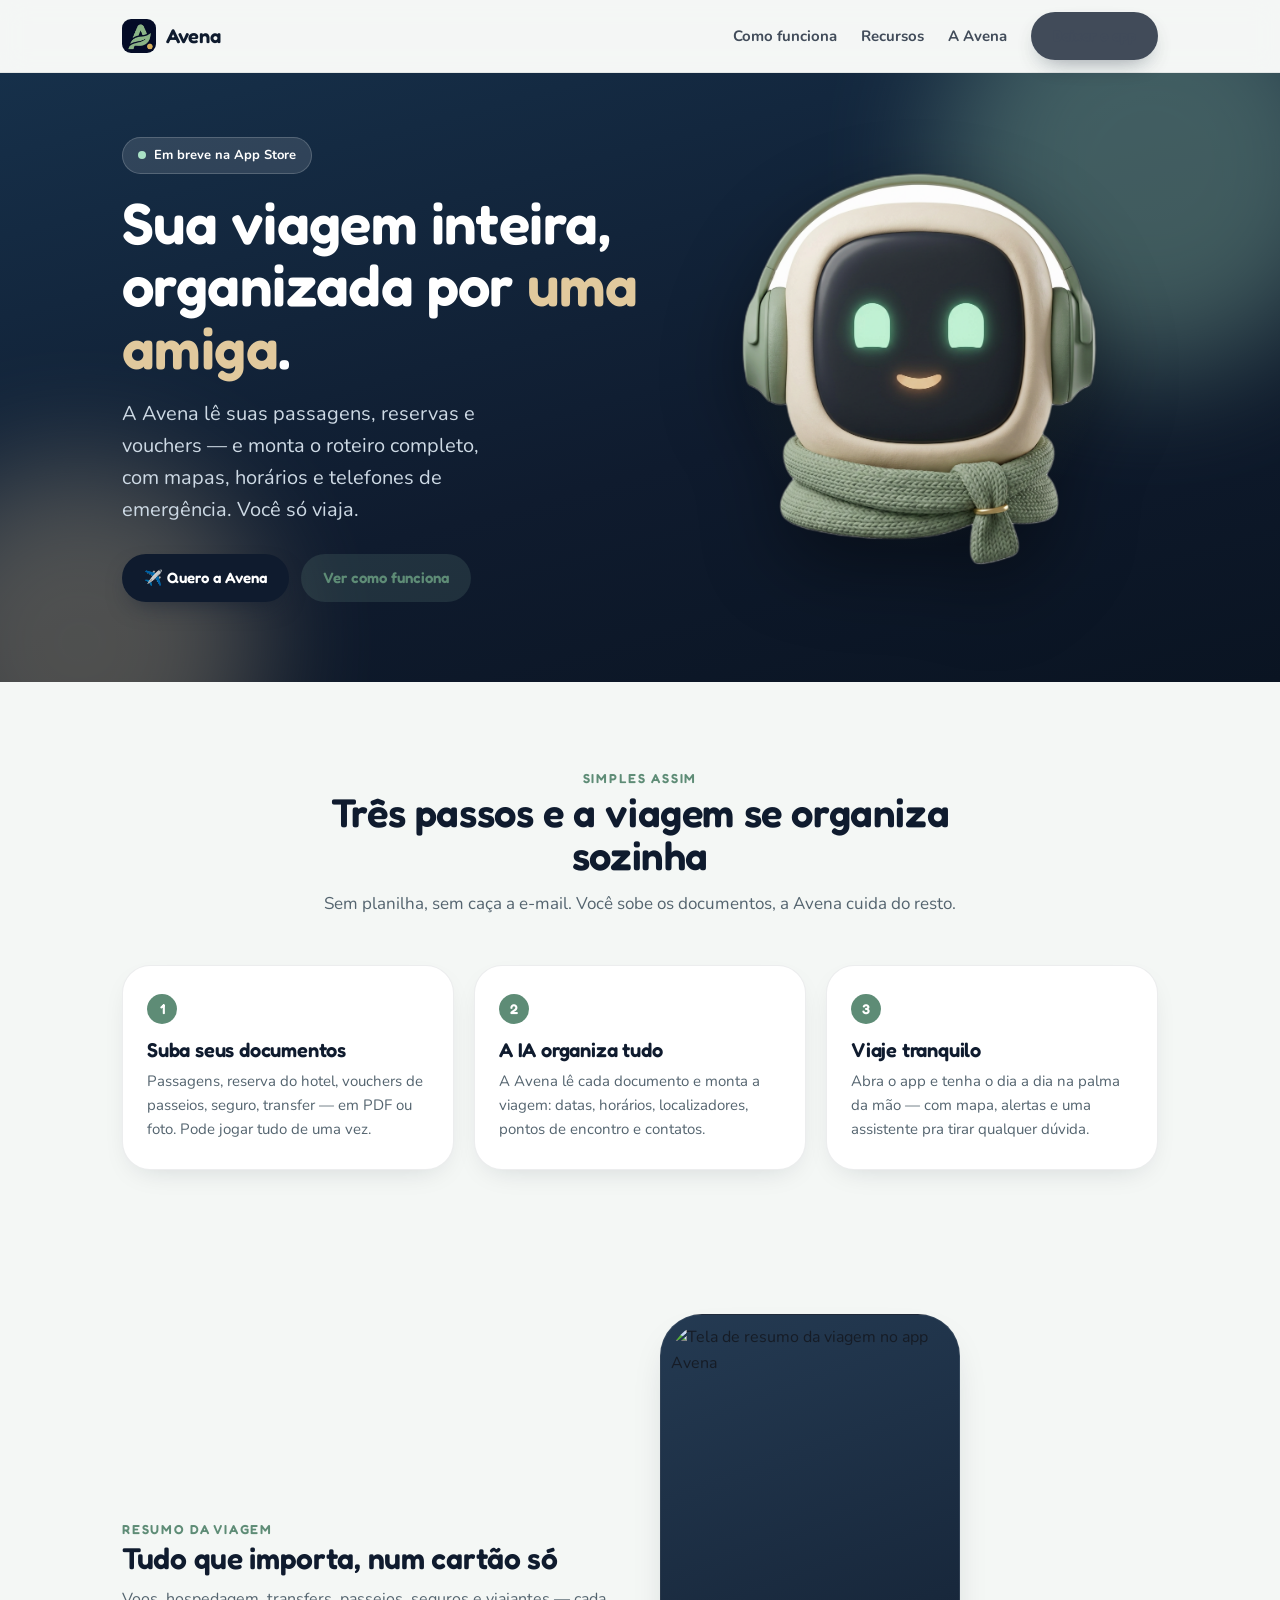
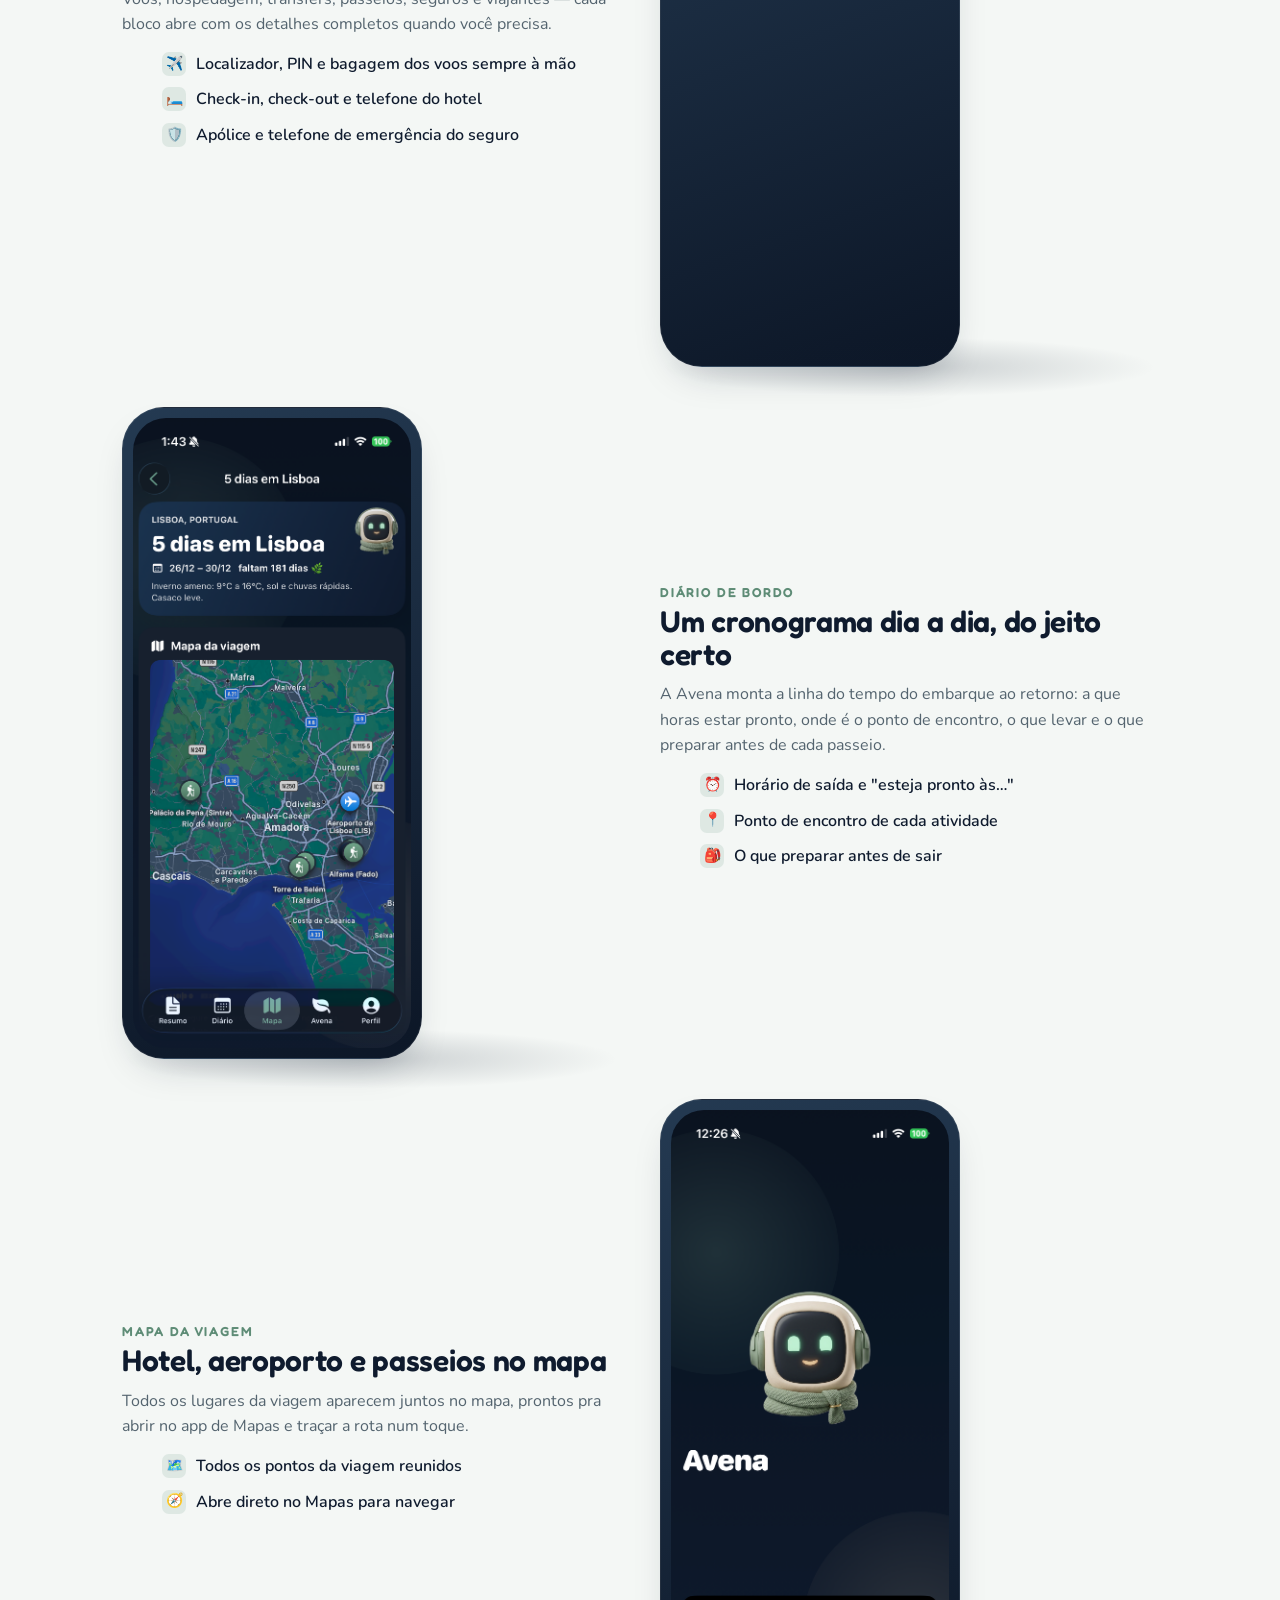
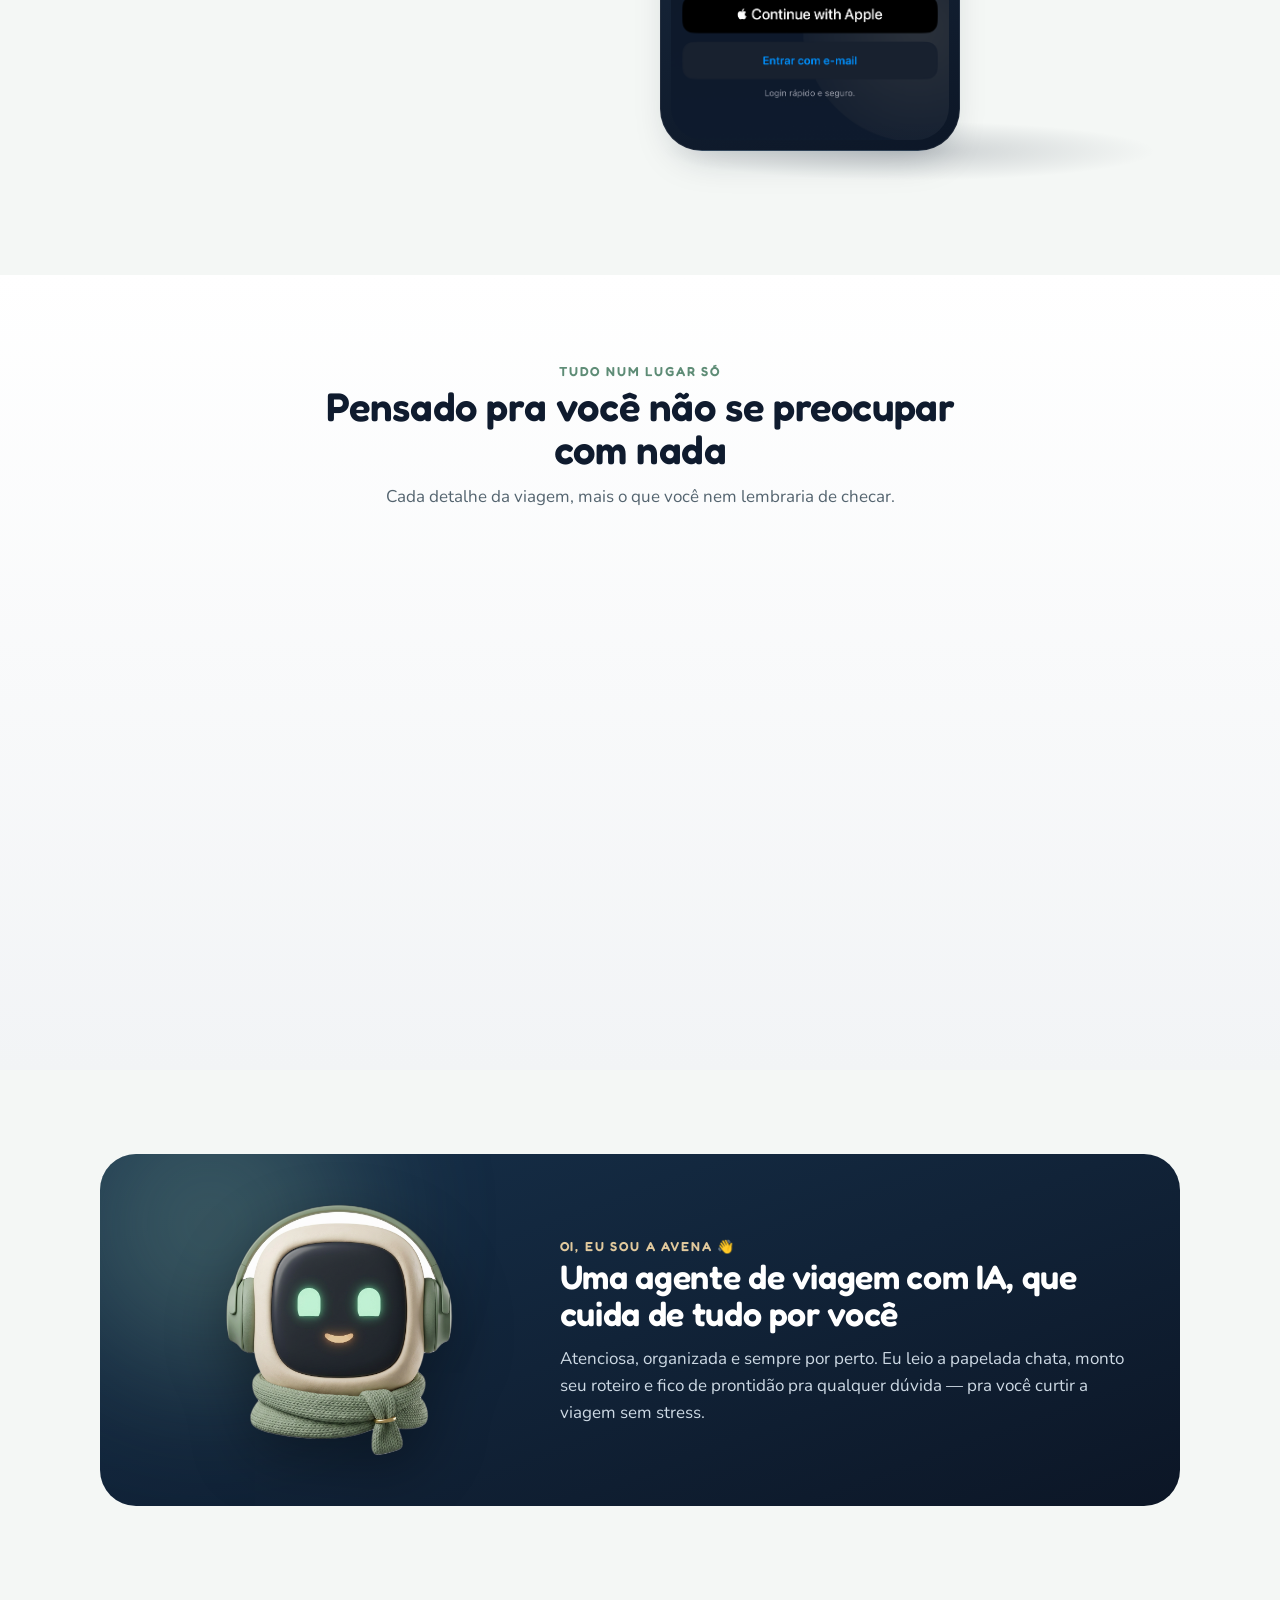
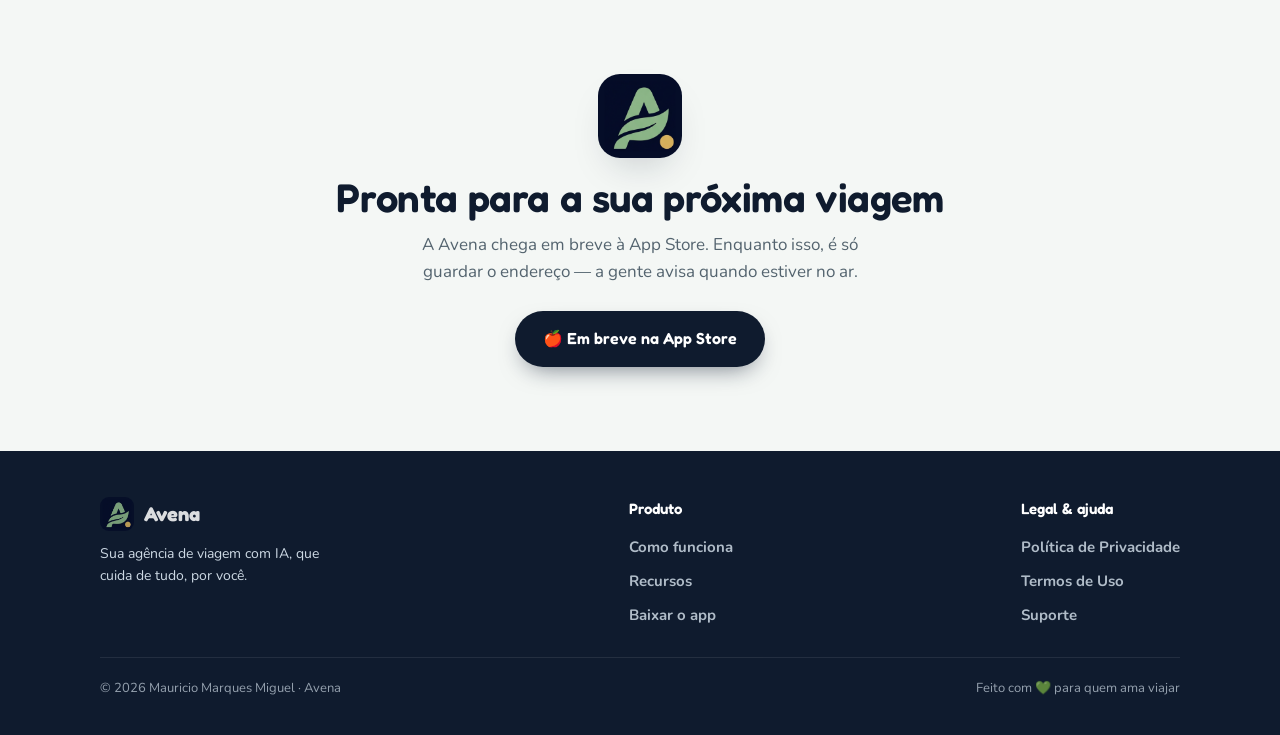
==== index.html @ a49a9b11 "Site institucional Avena (landing, privacidade, termos, suporte)" ====
<!DOCTYPE html>
<html lang="pt-BR">
<head>
<meta charset="utf-8">
<meta name="viewport" content="width=device-width, initial-scale=1">
<title>Avena — sua agência de viagem com IA</title>
<meta name="description" content="A Avena lê seus documentos de viagem e organiza tudo num só lugar: roteiro dia a dia, mapas, telefones de emergência e uma assistente com IA que responde qualquer dúvida.">
<meta property="og:title" content="Avena — sua agência de viagem com IA">
<meta property="og:description" content="Suba seus documentos e tenha a viagem inteira organizada, com uma assistente fofa que cuida de tudo por você.">
<meta property="og:type" content="website">
<link rel="icon" href="assets/appicon.png">
<link rel="preconnect" href="https://fonts.googleapis.com">
<link rel="preconnect" href="https://fonts.gstatic.com" crossorigin>
<link href="https://fonts.googleapis.com/css2?family=Fredoka:wght@400;500;600;700&family=Nunito:wght@400;600;700;800&display=swap" rel="stylesheet">
<link rel="stylesheet" href="assets/site.css">
</head>
<body>

<nav class="nav">
  <div class="nav-in">
    <a class="brand" href="/"><img src="assets/logo.png" alt="Avena"> Avena</a>
    <div class="nav-links">
      <a href="#como">Como funciona</a>
      <a href="#recursos">Recursos</a>
      <a href="#avena">A Avena</a>
      <a href="#baixar" class="btn btn-primary">Baixar o app</a>
    </div>
  </div>
</nav>

<header class="hero">
  <div class="hero-in">
    <div>
      <span class="pill-soon"><span class="dot"></span> Em breve na App Store</span>
      <h1>Sua viagem inteira,<br>organizada por <span class="accent">uma amiga</span>.</h1>
      <p class="lead">A Avena lê suas passagens, reservas e vouchers — e monta o roteiro completo, com mapas, horários e telefones de emergência. Você só viaja.</p>
      <div class="hero-cta">
        <a href="#baixar" class="btn btn-primary">✈️ Quero a Avena</a>
        <a href="#como" class="btn btn-ghost">Ver como funciona</a>
      </div>
    </div>
    <div class="hero-art">
      <div class="hero-ring"></div>
      <img class="hero-robot" src="assets/robot.png" alt="Mascote Avena, um robozinho creme com fones e cachecol verde">
    </div>
  </div>
</header>

<!-- COMO FUNCIONA -->
<section class="sec" id="como">
  <div class="wrap">
    <div class="sec-head reveal">
      <span class="eyebrow">Simples assim</span>
      <h2>Três passos e a viagem se organiza sozinha</h2>
      <p>Sem planilha, sem caça a e-mail. Você sobe os documentos, a Avena cuida do resto.</p>
    </div>
    <div class="steps">
      <div class="step reveal"><div class="n">1</div><h3>Suba seus documentos</h3><p>Passagens, reserva do hotel, vouchers de passeios, seguro, transfer — em PDF ou foto. Pode jogar tudo de uma vez.</p></div>
      <div class="step reveal"><div class="n">2</div><h3>A IA organiza tudo</h3><p>A Avena lê cada documento e monta a viagem: datas, horários, localizadores, pontos de encontro e contatos.</p></div>
      <div class="step reveal"><div class="n">3</div><h3>Viaje tranquilo</h3><p>Abra o app e tenha o dia a dia na palma da mão — com mapa, alertas e uma assistente pra tirar qualquer dúvida.</p></div>
    </div>
  </div>
</section>

<!-- SHOWCASE 1: resumo -->
<section class="sec" id="recursos" style="padding-top:20px">
  <div class="wrap">
    <div class="show reveal">
      <div class="show-text">
        <span class="eyebrow">Resumo da viagem</span>
        <h3>Tudo que importa, num cartão só</h3>
        <p>Voos, hospedagem, transfers, passeios, seguros e viajantes — cada bloco abre com os detalhes completos quando você precisa.</p>
        <ul class="feat-list">
          <li><span class="ic">✈️</span> Localizador, PIN e bagagem dos voos sempre à mão</li>
          <li><span class="ic">🛏️</span> Check-in, check-out e telefone do hotel</li>
          <li><span class="ic">🛡️</span> Apólice e telefone de emergência do seguro</li>
        </ul>
      </div>
      <div class="phone-wrap"><div class="phone"><img src="assets/ui_resumo.png" alt="Tela de resumo da viagem no app Avena"></div></div>
    </div>

    <!-- SHOWCASE 2: cronograma -->
    <div class="show rev reveal">
      <div class="show-text">
        <span class="eyebrow">Diário de bordo</span>
        <h3>Um cronograma dia a dia, do jeito certo</h3>
        <p>A Avena monta a linha do tempo do embarque ao retorno: a que horas estar pronto, onde é o ponto de encontro, o que levar e o que preparar antes de cada passeio.</p>
        <ul class="feat-list">
          <li><span class="ic">⏰</span> Horário de saída e "esteja pronto às…"</li>
          <li><span class="ic">📍</span> Ponto de encontro de cada atividade</li>
          <li><span class="ic">🎒</span> O que preparar antes de sair</li>
        </ul>
      </div>
      <div class="phone-wrap"><div class="phone"><img src="assets/ui_cronograma.png" alt="Cronograma dia a dia no app Avena"></div></div>
    </div>

    <!-- SHOWCASE 3: mapa -->
    <div class="show reveal">
      <div class="show-text">
        <span class="eyebrow">Mapa da viagem</span>
        <h3>Hotel, aeroporto e passeios no mapa</h3>
        <p>Todos os lugares da viagem aparecem juntos no mapa, prontos pra abrir no app de Mapas e traçar a rota num toque.</p>
        <ul class="feat-list">
          <li><span class="ic">🗺️</span> Todos os pontos da viagem reunidos</li>
          <li><span class="ic">🧭</span> Abre direto no Mapas para navegar</li>
        </ul>
      </div>
      <div class="phone-wrap"><div class="phone"><img src="assets/ui_mapa.png" alt="Mapa com os locais da viagem no app Avena"></div></div>
    </div>
  </div>
</section>

<!-- FEATURE GRID -->
<section class="sec" style="background:linear-gradient(180deg,#fff,var(--mist))">
  <div class="wrap">
    <div class="sec-head reveal">
      <span class="eyebrow">Tudo num lugar só</span>
      <h2>Pensado pra você não se preocupar com nada</h2>
      <p>Cada detalhe da viagem, mais o que você nem lembraria de checar.</p>
    </div>
    <div class="grid">
      <div class="card reveal"><div class="ic">💬</div><h3>Assistente Avena</h3><p>Pergunte qualquer coisa — clima, câmbio, o que vestir, distância — com respostas atuais da web.</p></div>
      <div class="card reveal"><div class="ic">⚠️</div><h3>Pontos de atenção</h3><p>Alertas do que é fácil esquecer: documento de menor, dinheiro em espécie, horários apertados.</p></div>
      <div class="card reveal"><div class="ic">🆘</div><h3>Emergência e contatos</h3><p>Telefones de polícia, hospital, seguro, hotel e consulado, prontos pra ligar num toque.</p></div>
      <div class="card reveal"><div class="ic">📄</div><h3>Documentos sempre com você</h3><p>Localizadores, PINs, confirmações e apólices guardados e organizados por categoria.</p></div>
      <div class="card reveal"><div class="ic">🧳</div><h3>Checklist de mala</h3><p>Lista do que levar pensada para o destino, o clima e quem viaja com você.</p></div>
      <div class="card reveal"><div class="ic">📝</div><h3>Suas anotações</h3><p>Anote o que quiser em cima de cada item e mantenha tudo do seu jeito.</p></div>
    </div>
  </div>
</section>

<!-- AVENA PERSONALITY -->
<section class="sec" id="avena">
  <div class="band reveal">
    <img src="assets/robot.png" alt="A mascote Avena acenando">
    <div>
      <span class="eyebrow" style="color:var(--sand)">Oi, eu sou a Avena 👋</span>
      <h2>Uma agente de viagem com IA, que cuida de tudo por você</h2>
      <p>Atenciosa, organizada e sempre por perto. Eu leio a papelada chata, monto seu roteiro e fico de prontidão pra qualquer dúvida — pra você curtir a viagem sem stress.</p>
    </div>
  </div>
</section>

<!-- CTA -->
<section class="cta" id="baixar">
  <div class="reveal">
    <img src="assets/appicon.png" alt="Ícone do app Avena" style="width:84px;height:84px;border-radius:22px;margin:0 auto 18px;box-shadow:var(--shadow)">
    <h2>Pronta para a sua próxima viagem</h2>
    <p>A Avena chega em breve à App Store. Enquanto isso, é só guardar o endereço — a gente avisa quando estiver no ar.</p>
    <a href="#" class="btn btn-primary" style="padding:15px 28px;font-size:16px">🍎 Em breve na App Store</a>
  </div>
</section>

<!-- FOOTER -->
<footer class="footer">
  <div class="footer-in">
    <div>
      <a class="brand" href="/"><img src="assets/logo.png" alt="Avena" style="width:34px;height:34px;border-radius:9px"> Avena</a>
      <p style="margin-top:12px;max-width:30ch;font-size:14px">Sua agência de viagem com IA, que cuida de tudo, por você.</p>
    </div>
    <div class="fcol"><b>Produto</b><a href="#como">Como funciona</a><a href="#recursos">Recursos</a><a href="#baixar">Baixar o app</a></div>
    <div class="fcol"><b>Legal & ajuda</b><a href="/privacidade.html">Política de Privacidade</a><a href="/termos.html">Termos de Uso</a><a href="/suporte.html">Suporte</a></div>
  </div>
  <div class="footer-bottom">
    <span>© 2026 Mauricio Marques Miguel · Avena</span>
    <span>Feito com 💚 para quem ama viajar</span>
  </div>
</footer>

<script>
  const io = new IntersectionObserver((es)=>es.forEach(e=>{ if(e.isIntersecting){ e.target.classList.add('in'); io.unobserve(e.target);} }), {threshold:.12});
  document.querySelectorAll('.reveal').forEach(el=>io.observe(el));
</script>
</body>
</html>
---- assets/site.css ----
/* ===== Avena · site.css — identidade visual canônica ===== */
:root{
  --navy:#0F1B2E; --navy-soft:#1B3350; --sage:#7BA593; --sage-dark:#5E8C76;
  --sand:#E1C99D; --cream:#F0E7D6; --mint:#A9E2C6; --paper:#F4F7F5; --mist:#F2F4F6;
  --ink:#161C26; --line:rgba(15,27,46,.08);
  --shadow:0 18px 40px -18px rgba(15,27,46,.28);
  --shadow-soft:0 10px 30px -14px rgba(15,27,46,.18);
  --r-sm:14px; --r-md:20px; --r-lg:28px; --r-xl:36px;
  --wrap:1080px;
}
*{box-sizing:border-box}
html{scroll-behavior:smooth}
body{
  margin:0; font-family:"Nunito",-apple-system,BlinkMacSystemFont,"Segoe UI",sans-serif;
  color:var(--ink); background:var(--paper); line-height:1.6; -webkit-font-smoothing:antialiased;
  overflow-x:hidden;
}
h1,h2,h3,.display{font-family:"Fredoka","Nunito",sans-serif; font-weight:600; line-height:1.08; letter-spacing:-.01em; color:var(--navy); margin:0}
p{margin:0}
a{color:inherit; text-decoration:none}
img{max-width:100%; display:block}
.wrap{max-width:var(--wrap); margin:0 auto; padding:0 22px}
.eyebrow{font-family:"Fredoka",sans-serif; font-weight:600; font-size:13px; letter-spacing:.14em; text-transform:uppercase; color:var(--sage-dark)}

/* ---- nav ---- */
.nav{position:sticky; top:0; z-index:50; backdrop-filter:saturate(160%) blur(14px);
  background:rgba(244,247,245,.78); border-bottom:1px solid var(--line)}
.nav-in{max-width:var(--wrap); margin:0 auto; padding:12px 22px; display:flex; align-items:center; gap:18px}
.brand{display:flex; align-items:center; gap:10px; font-family:"Fredoka",sans-serif; font-weight:600; font-size:20px; color:var(--navy)}
.brand img{width:34px; height:34px; border-radius:9px}
.nav-links{display:flex; gap:24px; margin-left:auto; align-items:center}
.nav-links a{font-weight:700; font-size:15px; color:var(--navy); opacity:.78}
.nav-links a:hover{opacity:1}
.btn{display:inline-flex; align-items:center; gap:8px; font-family:"Fredoka",sans-serif; font-weight:600;
  border-radius:999px; padding:12px 22px; font-size:15px; cursor:pointer; border:none; transition:transform .2s, box-shadow .2s}
.btn-primary{background:var(--navy); color:#fff; box-shadow:0 10px 24px -10px rgba(15,27,46,.6)}
.btn-primary:hover{transform:translateY(-2px); box-shadow:0 16px 30px -12px rgba(15,27,46,.7)}
.btn-ghost{background:rgba(123,165,147,.16); color:var(--sage-dark)}
.btn-ghost:hover{transform:translateY(-2px)}
@media(max-width:720px){ .nav-links a:not(.btn){display:none} }

/* ---- hero ---- */
.hero{position:relative; background:linear-gradient(165deg,#16304a 0%, var(--navy) 60%, #0a1422 100%); color:#fff; overflow:hidden}
.hero::before,.hero::after{content:""; position:absolute; border-radius:50%; filter:blur(60px); opacity:.45; z-index:0}
.hero::before{width:420px;height:420px; background:var(--sage); top:-120px; right:-80px}
.hero::after{width:360px;height:360px; background:var(--sand); bottom:-140px; left:-100px; opacity:.3}
.hero-in{position:relative; z-index:1; max-width:var(--wrap); margin:0 auto; padding:64px 22px 80px;
  display:grid; grid-template-columns:1.05fr .95fr; gap:30px; align-items:center}
.hero h1{color:#fff; font-size:clamp(34px,5vw,58px)}
.hero h1 .accent{color:var(--sand)}
.hero .lead{color:#cdd9e4; font-size:clamp(16px,2vw,20px); margin-top:18px; max-width:30ch}
.hero-cta{display:flex; gap:12px; margin-top:28px; flex-wrap:wrap}
.pill-soon{display:inline-flex; align-items:center; gap:8px; background:rgba(255,255,255,.12);
  border:1px solid rgba(255,255,255,.18); color:#fff; padding:7px 15px; border-radius:999px; font-weight:700; font-size:13px; margin-bottom:18px}
.dot{width:8px;height:8px;border-radius:50%;background:var(--mint);box-shadow:0 0 0 0 var(--mint); animation:pulse 2s infinite}
@keyframes pulse{0%{box-shadow:0 0 0 0 rgba(169,226,198,.6)}70%{box-shadow:0 0 0 10px rgba(169,226,198,0)}100%{box-shadow:0 0 0 0 rgba(169,226,198,0)}}
.hero-art{position:relative; display:flex; justify-content:center; align-items:center}
.hero-robot{width:min(78%,360px); filter:drop-shadow(0 30px 40px rgba(0,0,0,.4)); animation:float 5s ease-in-out infinite}
@keyframes float{0%,100%{transform:translateY(0) rotate(-1deg)}50%{transform:translateY(-16px) rotate(1deg)}}
.hero-ring{position:absolute; width:min(86%,420px); aspect-ratio:1; border-radius:50%;
  background:radial-gradient(circle, rgba(123,165,147,.30), transparent 62%); z-index:-1}
@media(max-width:820px){ .hero-in{grid-template-columns:1fr; text-align:center; padding:44px 22px 56px}
  .hero .lead{margin-left:auto;margin-right:auto} .hero-cta{justify-content:center} .hero-art{order:-1} .hero-robot{width:230px} }

/* ---- sections ---- */
section{position:relative}
.sec{padding:84px 0}
.sec-head{text-align:center; max-width:640px; margin:0 auto 48px}
.sec-head h2{font-size:clamp(26px,3.4vw,40px)}
.sec-head p{color:#54646f; font-size:17px; margin-top:12px}

/* steps */
.steps{display:grid; grid-template-columns:repeat(3,1fr); gap:20px}
.step{background:#fff; border:1px solid var(--line); border-radius:var(--r-lg); padding:28px 24px; box-shadow:var(--shadow-soft); position:relative}
.step .n{font-family:"Fredoka",sans-serif; font-weight:600; font-size:14px; color:#fff; background:var(--sage-dark);
  width:30px;height:30px; border-radius:50%; display:flex; align-items:center; justify-content:center; margin-bottom:16px}
.step h3{font-size:20px; margin-bottom:8px}
.step p{color:#54646f; font-size:15px}
@media(max-width:820px){ .steps{grid-template-columns:1fr} }

/* showcase (phone + text) */
.show{display:grid; grid-template-columns:1fr 1fr; gap:40px; align-items:center; margin:40px 0}
.show.rev .show-text{order:2}
.show-text h3{font-size:clamp(22px,2.6vw,30px); margin-bottom:12px}
.show-text p{color:#54646f; font-size:16px; margin-bottom:14px}
.feat-list{display:flex; flex-direction:column; gap:10px; margin-top:14px}
.feat-list li{list-style:none; display:flex; gap:10px; align-items:flex-start; font-weight:600; color:var(--navy)}
.feat-list .ic{flex:0 0 auto; width:24px;height:24px;border-radius:7px;background:rgba(123,165,147,.18);
  display:flex;align-items:center;justify-content:center;font-size:14px}
.phone{justify-self:center; width:min(82%,300px); aspect-ratio:1206/2622; border-radius:42px; padding:10px;
  background:linear-gradient(160deg,#243a52,#0c1626); box-shadow:var(--shadow); border:1px solid rgba(255,255,255,.08)}
.phone img{width:100%; height:100%; object-fit:cover; border-radius:33px}
.phone-wrap{position:relative}
.phone-wrap::after{content:""; position:absolute; inset:auto 0 -30px 0; height:60px;
  background:radial-gradient(ellipse at center, rgba(15,27,46,.18), transparent 70%)}
@media(max-width:820px){ .show{grid-template-columns:1fr; gap:24px} .show.rev .show-text{order:0} }

/* feature grid */
.grid{display:grid; grid-template-columns:repeat(3,1fr); gap:18px}
.card{background:#fff; border:1px solid var(--line); border-radius:var(--r-md); padding:24px; box-shadow:var(--shadow-soft); transition:transform .25s, box-shadow .25s}
.card:hover{transform:translateY(-6px); box-shadow:var(--shadow)}
.card .ic{width:46px;height:46px;border-radius:13px; display:flex;align-items:center;justify-content:center; font-size:22px; margin-bottom:14px;
  background:linear-gradient(160deg, rgba(123,165,147,.22), rgba(225,201,157,.22))}
.card h3{font-size:18px; margin-bottom:6px}
.card p{color:#54646f; font-size:14.5px}
@media(max-width:820px){ .grid{grid-template-columns:1fr} }

/* avena personality band */
.band{background:linear-gradient(160deg,#16304a,#0c1626); color:#fff; border-radius:var(--r-xl); padding:48px; margin:0 22px;
  display:grid; grid-template-columns:.8fr 1.2fr; gap:30px; align-items:center; max-width:var(--wrap); margin-left:auto; margin-right:auto; position:relative; overflow:hidden}
.band::before{content:"";position:absolute; width:300px;height:300px;border-radius:50%;background:var(--sage);filter:blur(70px);opacity:.35; top:-80px; left:-40px}
.band img{width:min(70%,230px); margin:0 auto; animation:float 6s ease-in-out infinite; position:relative; z-index:1; filter:drop-shadow(0 20px 30px rgba(0,0,0,.35))}
.band h2{color:#fff; font-size:clamp(24px,3vw,34px); position:relative; z-index:1}
.band p{color:#cdd9e4; margin-top:12px; font-size:17px; position:relative; z-index:1}
@media(max-width:820px){ .band{grid-template-columns:1fr; text-align:center; padding:36px 24px} }

/* cta */
.cta{text-align:center; padding:84px 22px}
.cta h2{font-size:clamp(26px,3.4vw,40px)}
.cta p{color:#54646f; font-size:17px; margin:12px auto 26px; max-width:46ch}

/* footer */
.footer{background:var(--navy); color:#cdd9e4; padding:46px 22px 36px}
.footer-in{max-width:var(--wrap); margin:0 auto; display:flex; flex-wrap:wrap; gap:24px; justify-content:space-between; align-items:flex-start}
.footer .brand{color:#fff}
.footer a{color:#cdd9e4; font-weight:700; opacity:.85}
.footer a:hover{opacity:1; color:#fff}
.fcol{display:flex; flex-direction:column; gap:10px; font-size:15px}
.fcol b{color:#fff; font-family:"Fredoka",sans-serif; font-weight:600; margin-bottom:4px}
.footer-bottom{max-width:var(--wrap); margin:30px auto 0; padding-top:20px; border-top:1px solid rgba(255,255,255,.12); font-size:13px; opacity:.7; display:flex; justify-content:space-between; flex-wrap:wrap; gap:10px}

/* reveal on scroll */
.reveal{opacity:0; transform:translateY(22px); transition:opacity .7s ease, transform .7s ease}
.reveal.in{opacity:1; transform:none}

/* ---- doc pages (privacidade/termos/suporte) ---- */
.doc-hero{background:linear-gradient(165deg,#16304a,var(--navy)); color:#fff; padding:54px 22px 60px; text-align:center; position:relative; overflow:hidden}
.doc-hero::after{content:"";position:absolute;width:300px;height:300px;border-radius:50%;background:var(--sage);filter:blur(70px);opacity:.3;top:-100px;right:-60px}
.doc-hero img{width:78px;height:78px;border-radius:20px;margin:0 auto 14px; position:relative; z-index:1; box-shadow:0 12px 24px rgba(0,0,0,.3)}
.doc-hero h1{color:#fff; font-size:clamp(28px,4vw,40px); position:relative; z-index:1}
.doc-hero p{color:#cdd9e4; margin-top:10px; position:relative; z-index:1}
.doc{max-width:760px; margin:-34px auto 60px; background:#fff; border:1px solid var(--line); border-radius:var(--r-lg); box-shadow:var(--shadow); padding:40px; position:relative; z-index:2}
.doc h2{font-size:21px; margin:30px 0 10px; color:var(--navy)}
.doc h2:first-child{margin-top:0}
.doc p, .doc li{color:#3c4a55; font-size:15.5px}
.doc ul{padding-left:20px; margin:8px 0}
.doc li{margin:6px 0}
.doc a{color:var(--sage-dark); font-weight:700}
.doc .upd{color:#7c8a93; font-size:13px; margin-bottom:8px}
.support-cards{display:grid; grid-template-columns:1fr 1fr; gap:16px; margin:18px 0}
.support-cards .card .ic{font-size:20px}
@media(max-width:620px){ .doc{padding:26px} .support-cards{grid-template-columns:1fr} }
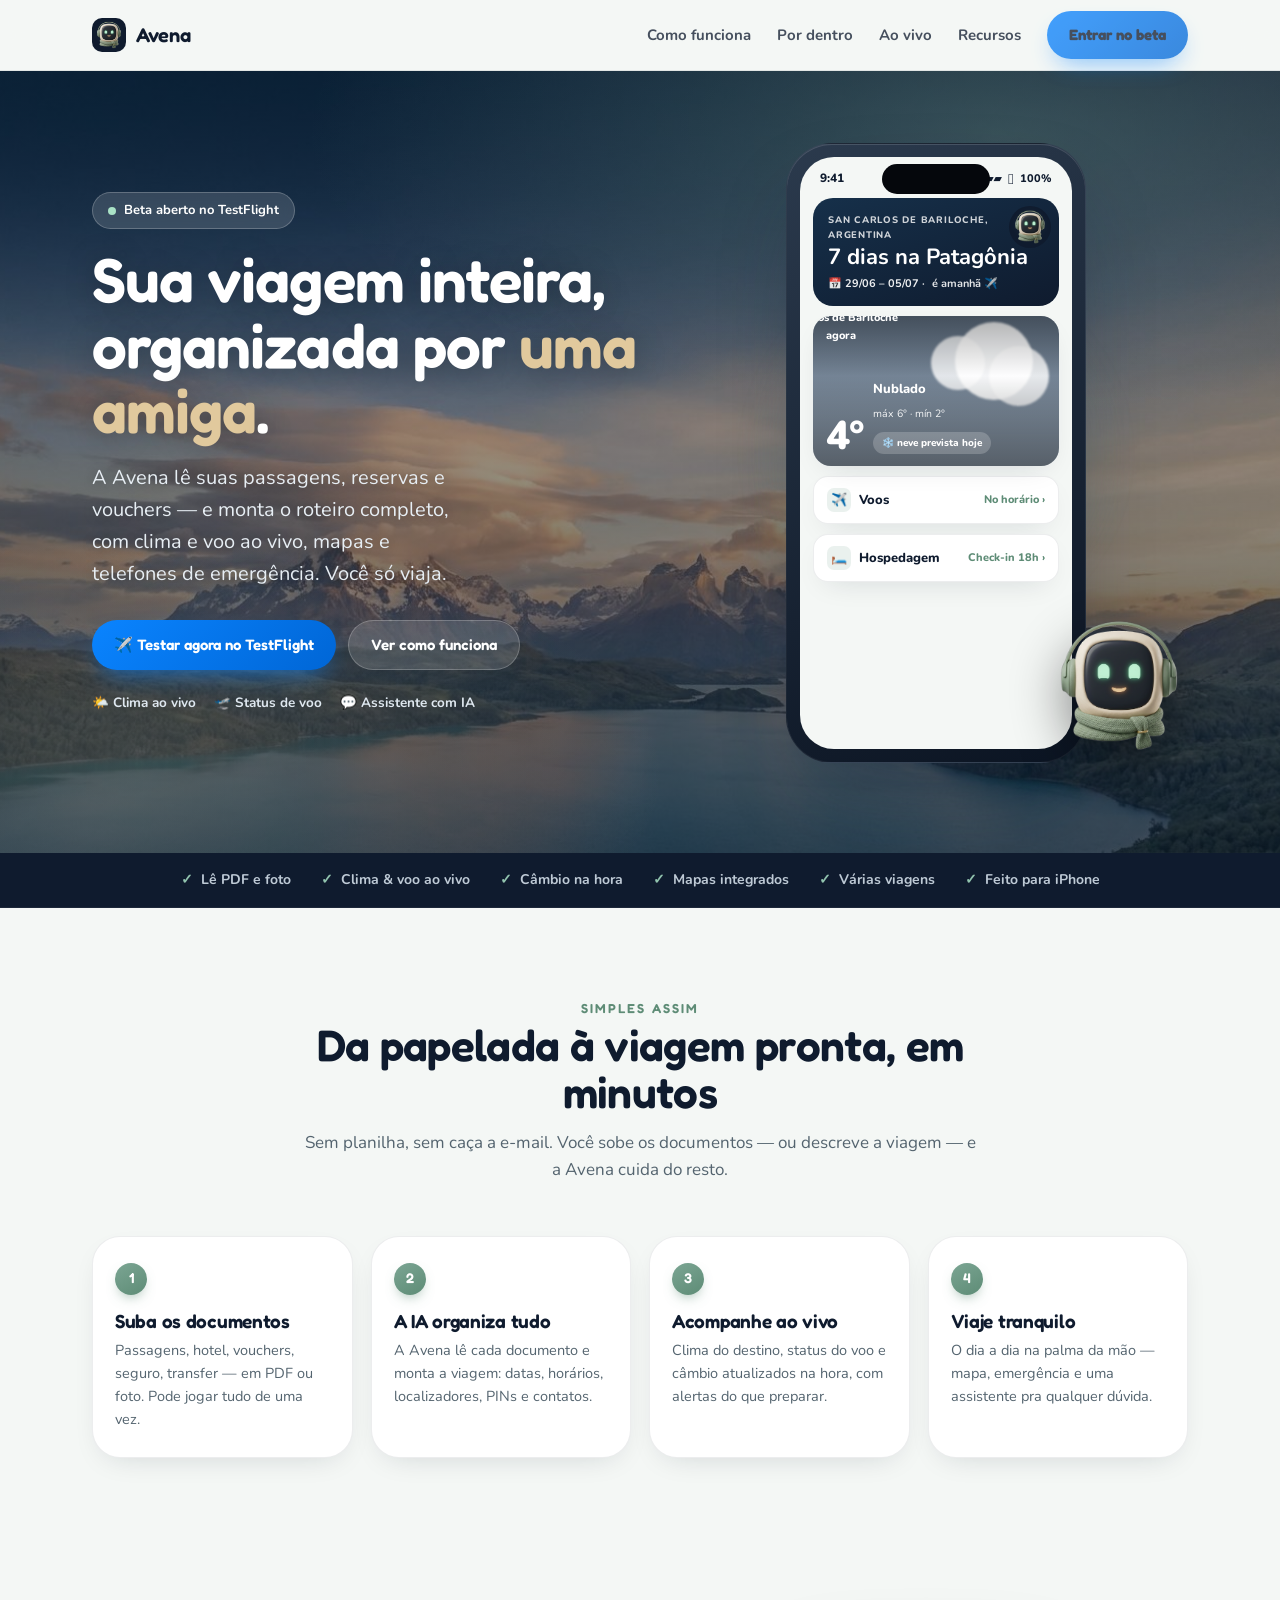
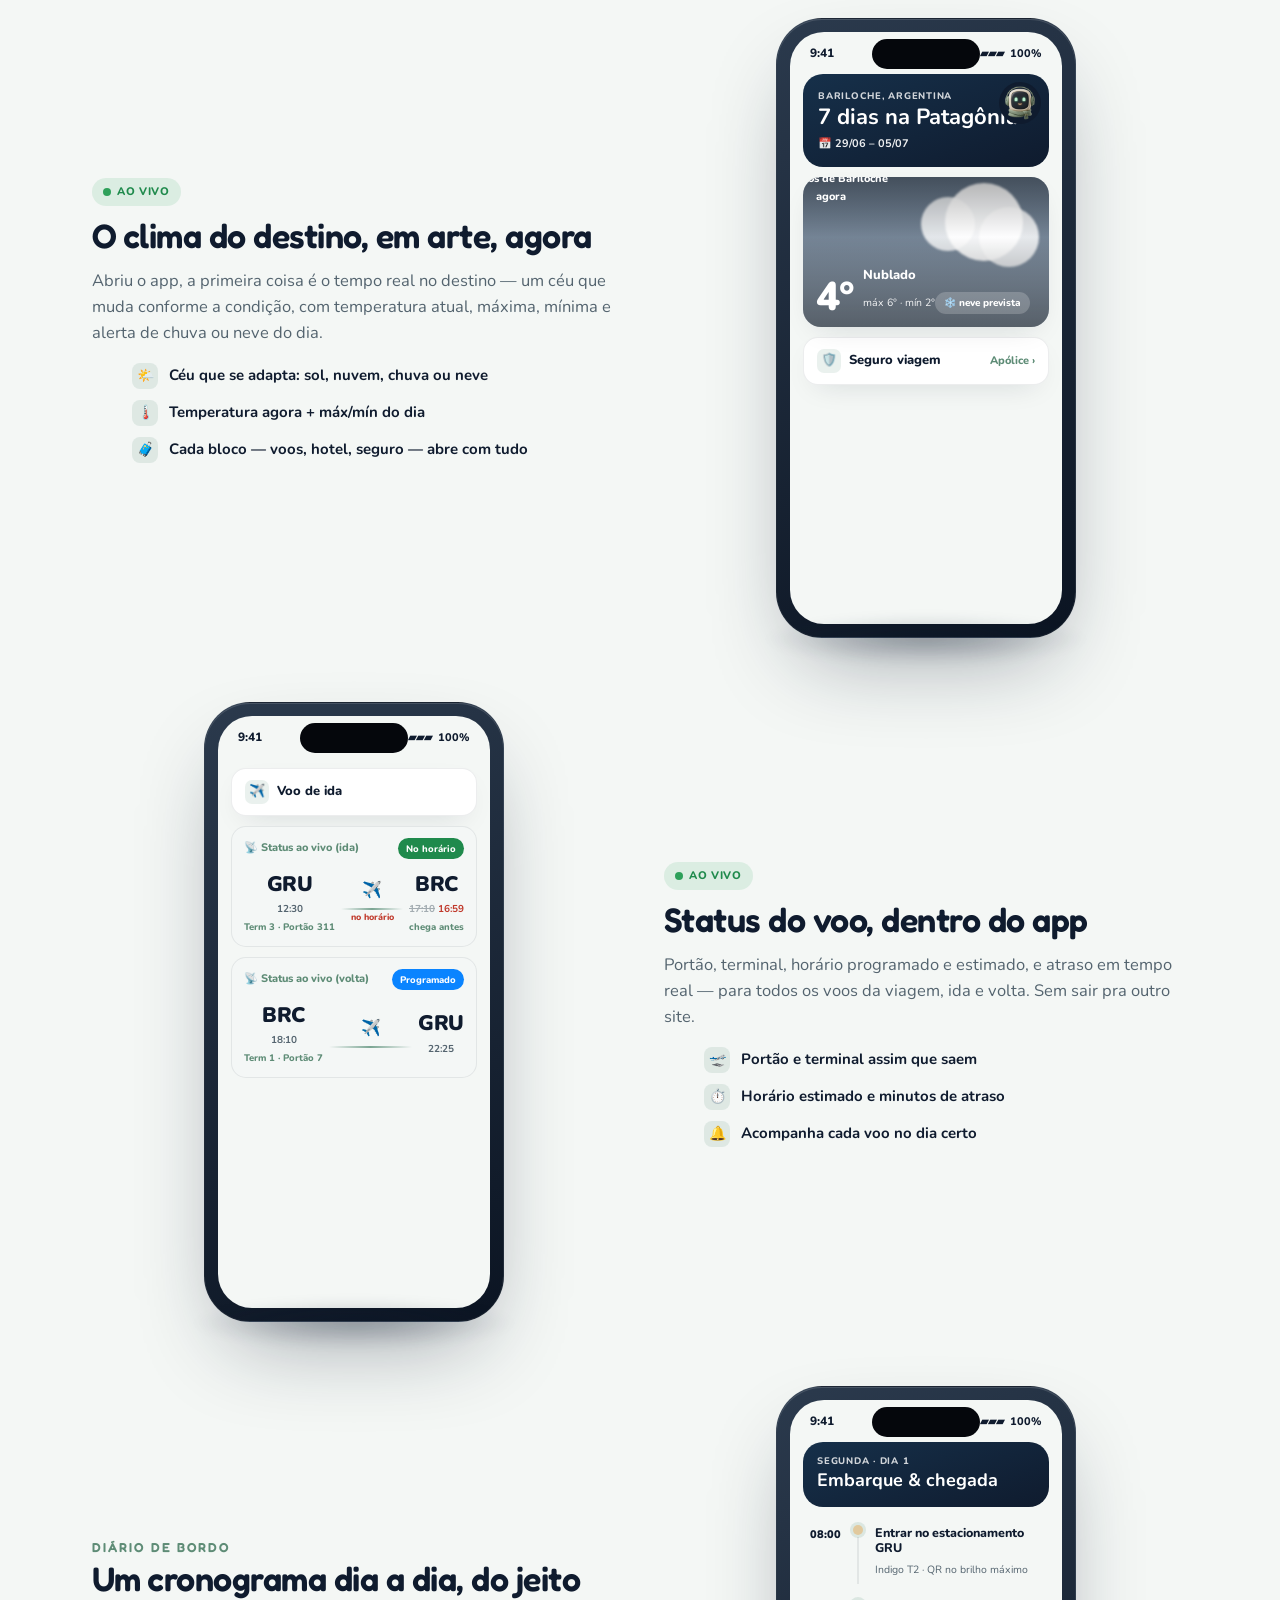
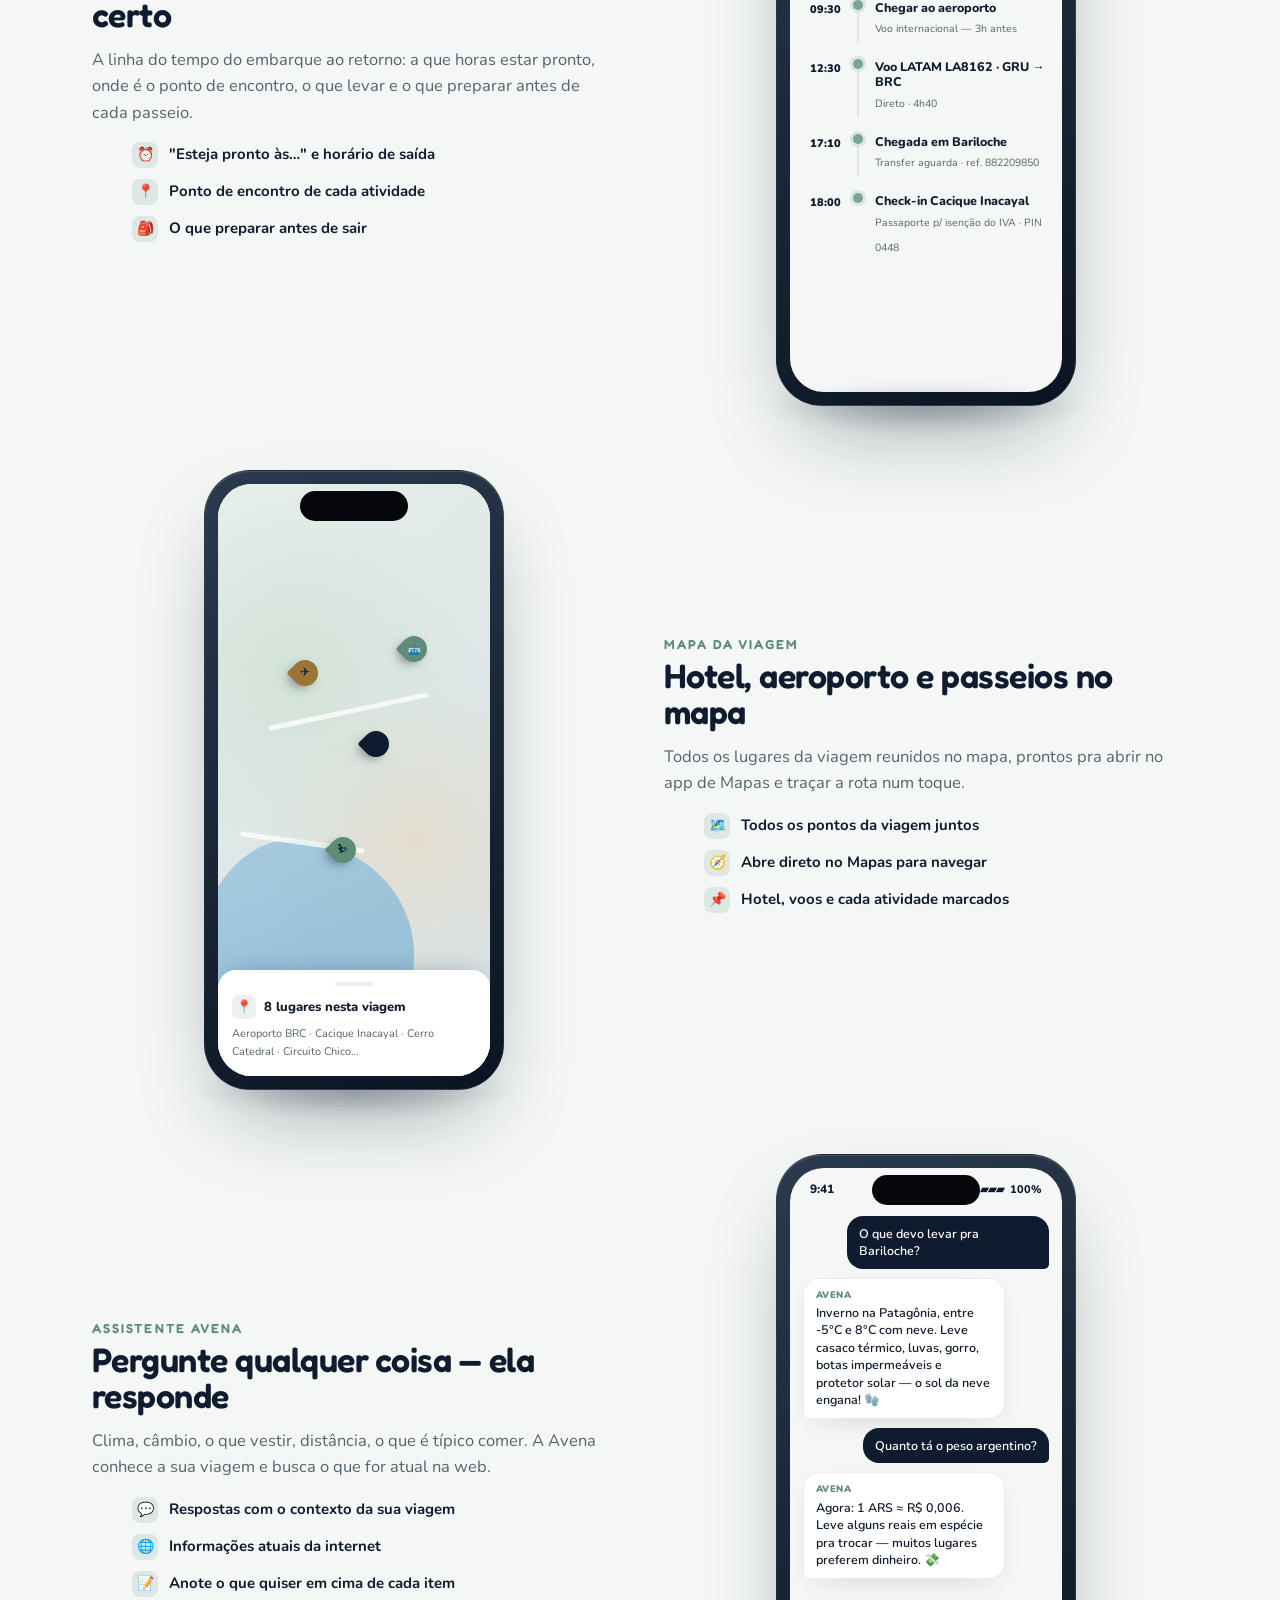
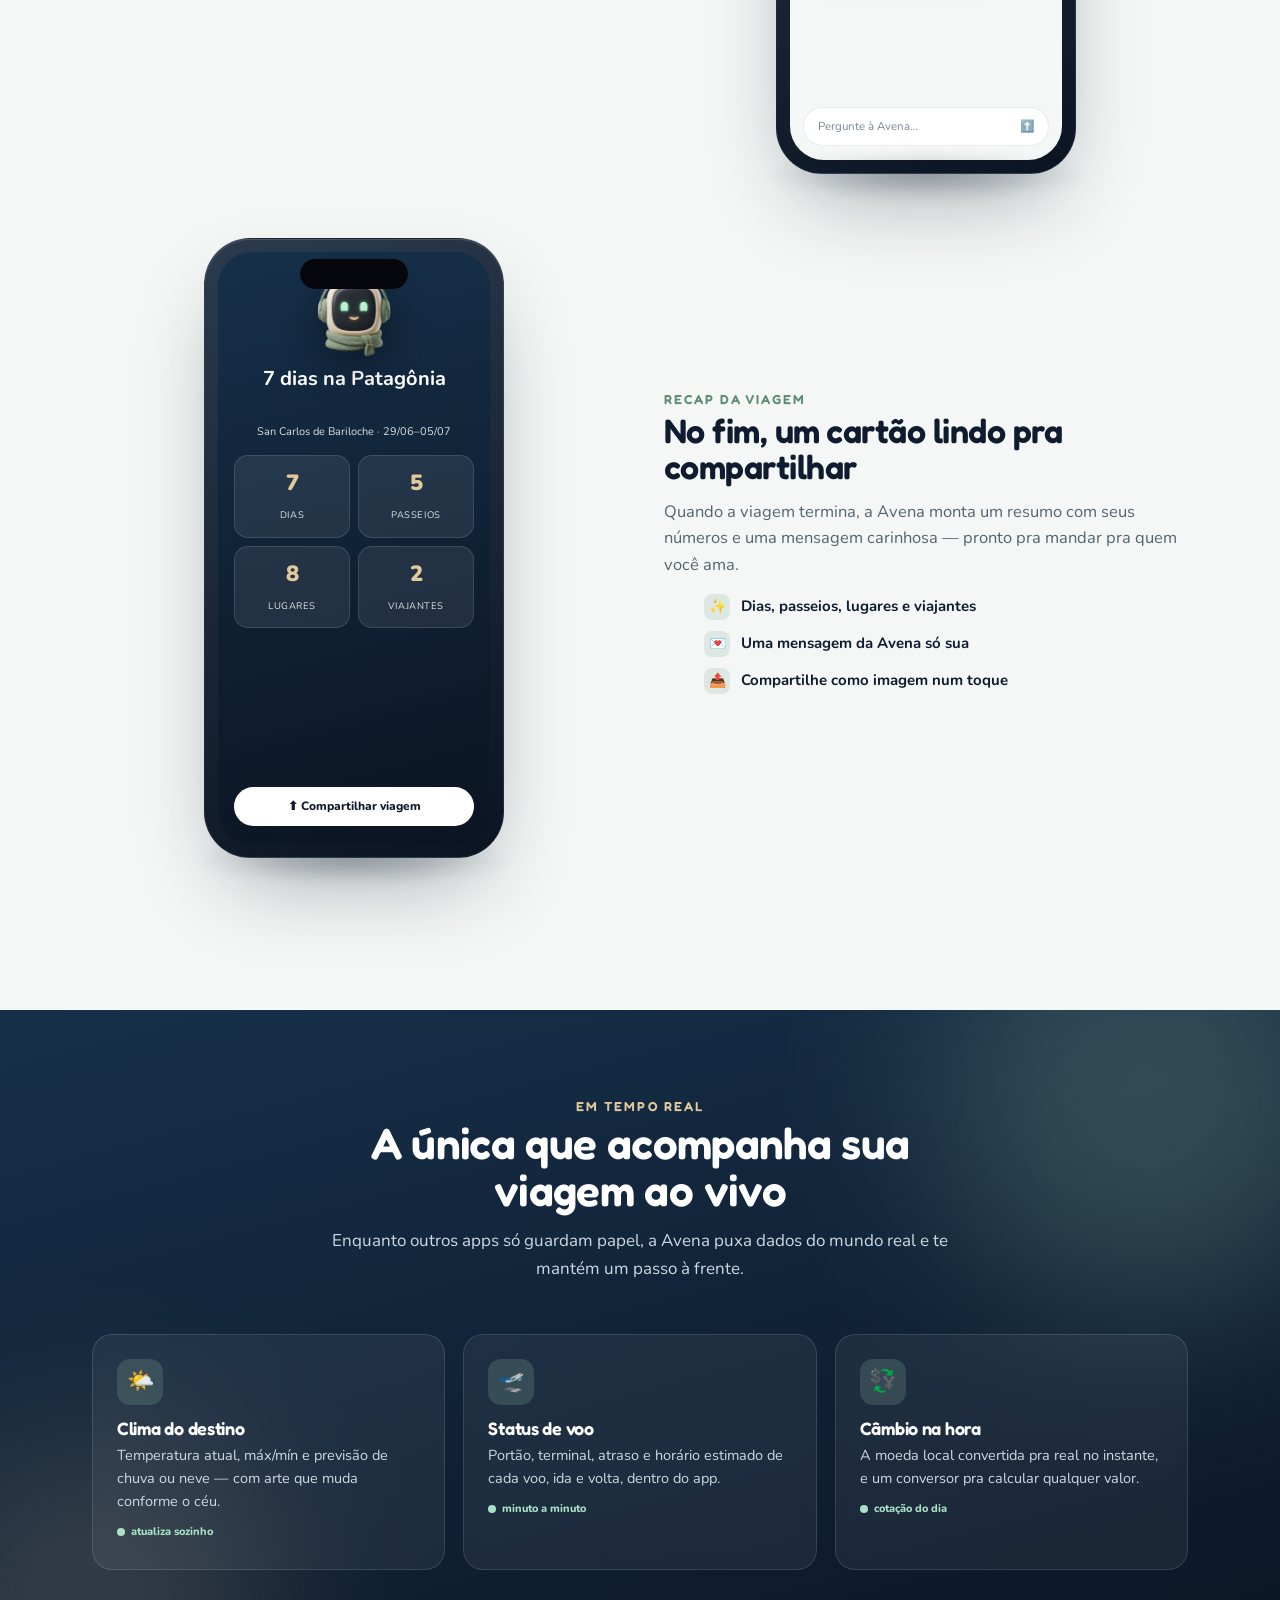
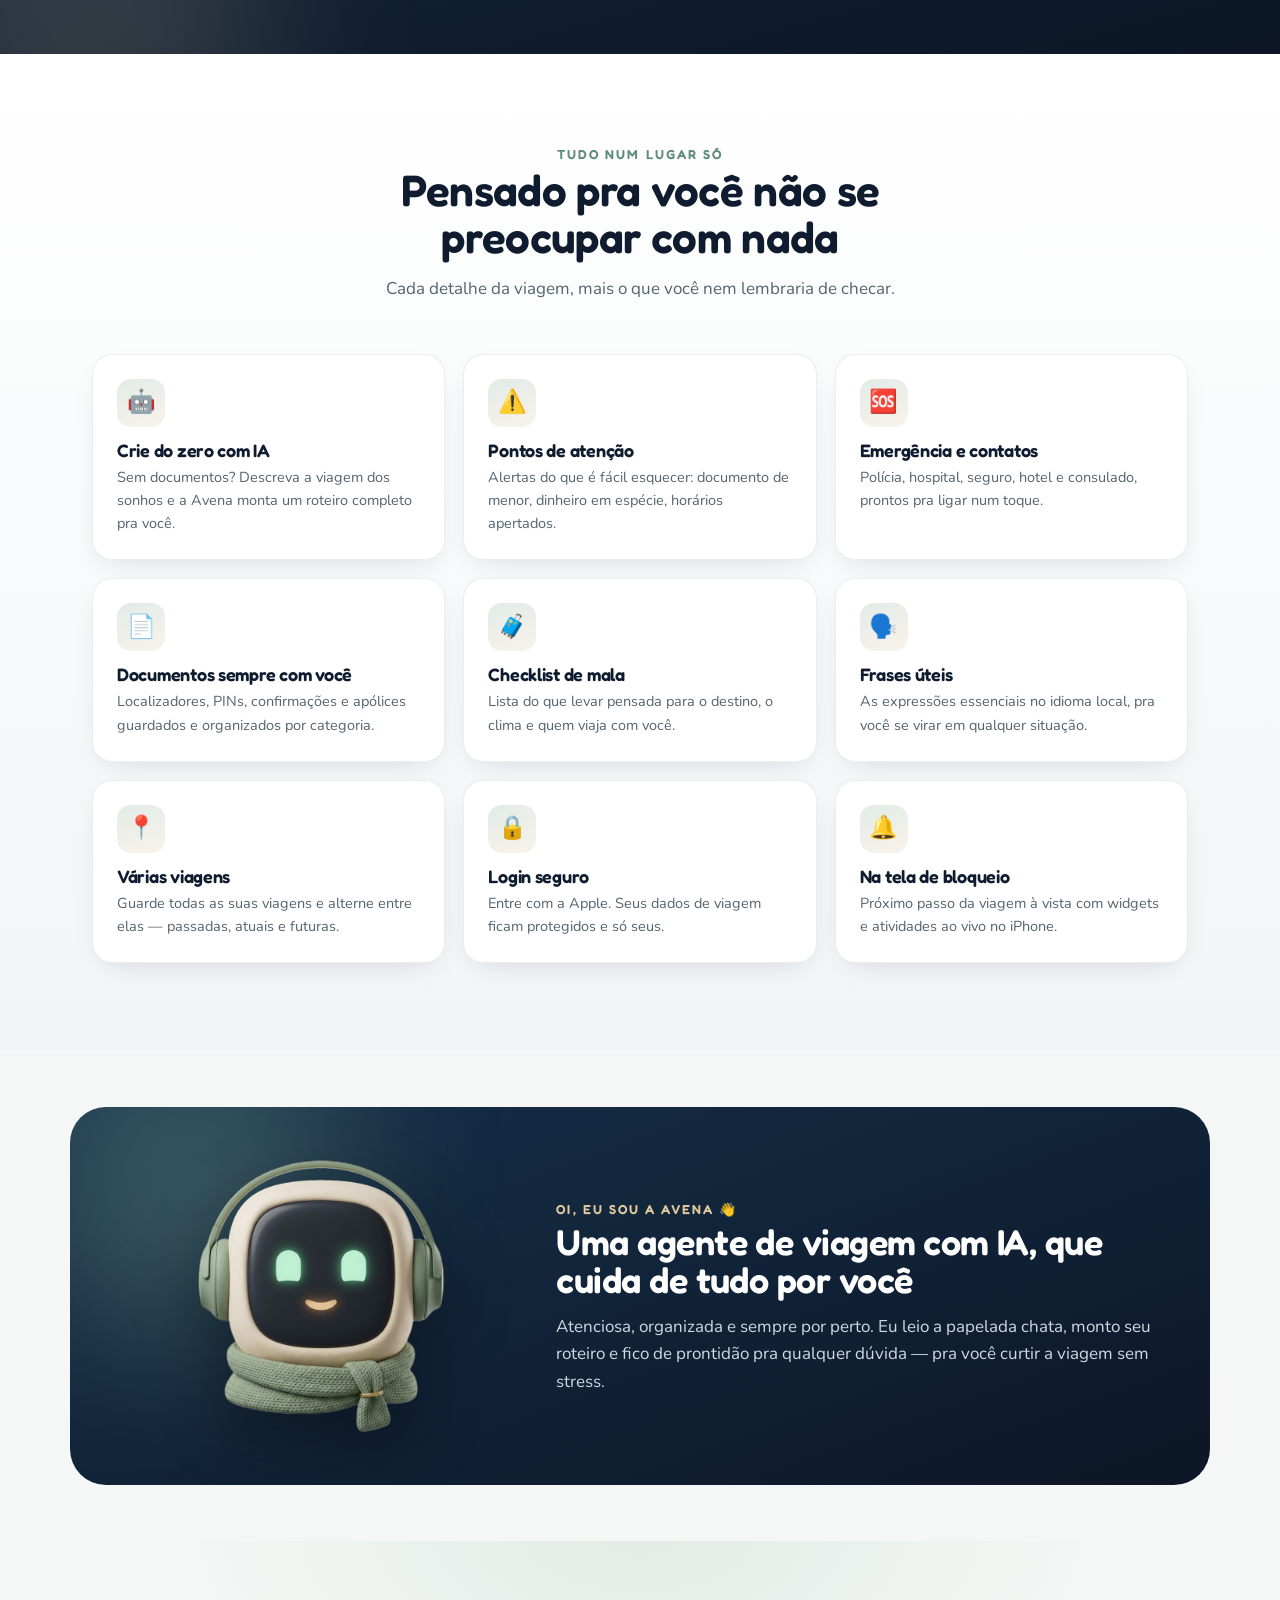
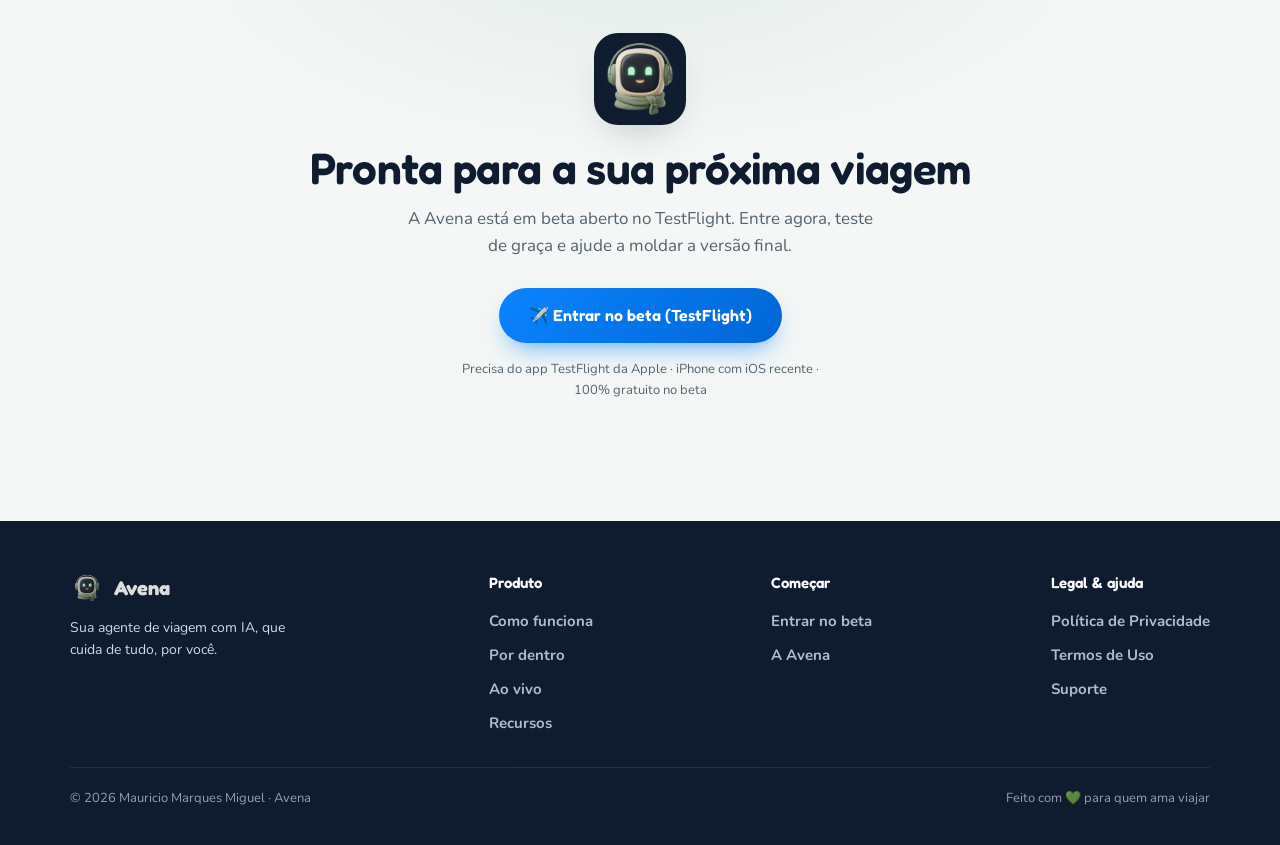
==== commit 25b2a861: "Site v2: landing premium Apple-like com todas as features (clima ao vivo, status de voo, cronograma," ====
--- a/index.html
+++ b/index.html
@@ -3,15 +3,18 @@
 <head>
 <meta charset="utf-8">
 <meta name="viewport" content="width=device-width, initial-scale=1">
-<title>Avena — sua agência de viagem com IA</title>
-<meta name="description" content="A Avena lê seus documentos de viagem e organiza tudo num só lugar: roteiro dia a dia, mapas, telefones de emergência e uma assistente com IA que responde qualquer dúvida.">
-<meta property="og:title" content="Avena — sua agência de viagem com IA">
-<meta property="og:description" content="Suba seus documentos e tenha a viagem inteira organizada, com uma assistente fofa que cuida de tudo por você.">
+<title>Avena — sua agente de viagem com IA</title>
+<meta name="description" content="A Avena lê suas passagens e reservas e organiza a viagem inteira: roteiro dia a dia, clima ao vivo, status de voo, mapas, câmbio, emergência e uma assistente com IA que responde tudo.">
+<meta property="og:title" content="Avena — sua agente de viagem com IA">
+<meta property="og:description" content="Suba seus documentos e tenha a viagem inteira organizada — com clima e voo ao vivo, mapas e uma assistente que cuida de tudo por você.">
 <meta property="og:type" content="website">
+<meta property="og:image" content="https://avenatravels.com/assets/hero-bg.jpg">
+<meta name="theme-color" content="#0F1B2E">
 <link rel="icon" href="assets/appicon.png">
+<link rel="apple-touch-icon" href="assets/appicon.png">
 <link rel="preconnect" href="https://fonts.googleapis.com">
 <link rel="preconnect" href="https://fonts.gstatic.com" crossorigin>
-<link href="https://fonts.googleapis.com/css2?family=Fredoka:wght@400;500;600;700&family=Nunito:wght@400;600;700;800&display=swap" rel="stylesheet">
+<link href="https://fonts.googleapis.com/css2?family=Fredoka:wght@400;500;600;700&family=Nunito:wght@400;600;700;800;900&display=swap" rel="stylesheet">
 <link rel="stylesheet" href="assets/site.css">
 </head>
 <body>
@@ -21,97 +24,304 @@
     <a class="brand" href="/"><img src="assets/logo.png" alt="Avena"> Avena</a>
     <div class="nav-links">
       <a href="#como">Como funciona</a>
+      <a href="#telas">Por dentro</a>
+      <a href="#aovivo">Ao vivo</a>
       <a href="#recursos">Recursos</a>
-      <a href="#avena">A Avena</a>
-      <a href="#baixar" class="btn btn-primary">Baixar o app</a>
+      <a href="https://testflight.apple.com/join/uphG8NpK" class="btn btn-tf" target="_blank" rel="noopener">Entrar no beta</a>
     </div>
   </div>
 </nav>
 
+<!-- ===== HERO ===== -->
 <header class="hero">
   <div class="hero-in">
     <div>
-      <span class="pill-soon"><span class="dot"></span> Em breve na App Store</span>
+      <span class="pill-soon"><span class="dot"></span> Beta aberto no TestFlight</span>
       <h1>Sua viagem inteira,<br>organizada por <span class="accent">uma amiga</span>.</h1>
-      <p class="lead">A Avena lê suas passagens, reservas e vouchers — e monta o roteiro completo, com mapas, horários e telefones de emergência. Você só viaja.</p>
+      <p class="lead">A Avena lê suas passagens, reservas e vouchers — e monta o roteiro completo, com clima e voo ao vivo, mapas e telefones de emergência. Você só viaja.</p>
       <div class="hero-cta">
-        <a href="#baixar" class="btn btn-primary">✈️ Quero a Avena</a>
-        <a href="#como" class="btn btn-ghost">Ver como funciona</a>
-      </div>
-    </div>
+        <a href="https://testflight.apple.com/join/uphG8NpK" class="btn btn-tf" target="_blank" rel="noopener">✈️ Testar agora no TestFlight</a>
+        <a href="#como" class="btn btn-light">Ver como funciona</a>
+      </div>
+      <div class="hero-meta">
+        <span>🌤️ Clima ao vivo</span>
+        <span>🛫 Status de voo</span>
+        <span>💬 Assistente com IA</span>
+      </div>
+    </div>
+
     <div class="hero-art">
-      <div class="hero-ring"></div>
-      <img class="hero-robot" src="assets/robot.png" alt="Mascote Avena, um robozinho creme com fones e cachecol verde">
+      <div class="glow"></div>
+      <!-- iPhone: tela Resumo com clima ao vivo -->
+      <div class="device">
+        <div class="notch"></div>
+        <div class="screen">
+          <div class="sbar"><span>9:41</span><span class="rgt">▰▰▰ &nbsp;􀙇 &nbsp;100%</span></div>
+          <div class="scr-body">
+            <div class="s-title-card">
+              <div class="loc">San Carlos de Bariloche, Argentina</div>
+              <h4>7 dias na Patagônia</h4>
+              <div class="dt">📅 29/06 – 05/07 · <b style="opacity:.95">é amanhã ✈️</b></div>
+              <img class="rb" src="assets/appicon.png" alt="">
+            </div>
+            <div class="wx">
+              <div class="sky"></div>
+              <div class="cloud c1"></div><div class="cloud c2"></div><div class="cloud c3"></div>
+              <div class="scrim"></div>
+              <div class="top"><span class="pin">📍 San Carlos de Bariloche</span><span>agora</span></div>
+              <div class="bot">
+                <span class="temp">4°</span>
+                <span class="cond"><b>Nublado</b><small>máx 6° · mín 2°</small>
+                  <span class="chip">❄️ neve prevista hoje</span></span>
+              </div>
+            </div>
+            <div class="s-card"><div class="ch"><span class="e">✈️</span> Voos <span class="cv">No horário ›</span></div></div>
+            <div class="s-card"><div class="ch"><span class="e">🛏️</span> Hospedagem <span class="cv">Check-in 18h ›</span></div></div>
+          </div>
+        </div>
+      </div>
+      <img class="hero-robot-badge" src="assets/robot.png" alt="Mascote Avena">
     </div>
   </div>
 </header>
 
-<!-- COMO FUNCIONA -->
+<!-- ===== TRUST STRIP ===== -->
+<div class="trust">
+  <div class="trust-in">
+    <span><span class="tic">✓</span> Lê PDF e foto</span>
+    <span><span class="tic">✓</span> Clima &amp; voo ao vivo</span>
+    <span><span class="tic">✓</span> Câmbio na hora</span>
+    <span><span class="tic">✓</span> Mapas integrados</span>
+    <span><span class="tic">✓</span> Várias viagens</span>
+    <span><span class="tic">✓</span> Feito para iPhone</span>
+  </div>
+</div>
+
+<!-- ===== COMO FUNCIONA ===== -->
 <section class="sec" id="como">
   <div class="wrap">
     <div class="sec-head reveal">
       <span class="eyebrow">Simples assim</span>
-      <h2>Três passos e a viagem se organiza sozinha</h2>
-      <p>Sem planilha, sem caça a e-mail. Você sobe os documentos, a Avena cuida do resto.</p>
+      <h2>Da papelada à viagem pronta, em minutos</h2>
+      <p>Sem planilha, sem caça a e-mail. Você sobe os documentos — ou descreve a viagem — e a Avena cuida do resto.</p>
     </div>
     <div class="steps">
-      <div class="step reveal"><div class="n">1</div><h3>Suba seus documentos</h3><p>Passagens, reserva do hotel, vouchers de passeios, seguro, transfer — em PDF ou foto. Pode jogar tudo de uma vez.</p></div>
-      <div class="step reveal"><div class="n">2</div><h3>A IA organiza tudo</h3><p>A Avena lê cada documento e monta a viagem: datas, horários, localizadores, pontos de encontro e contatos.</p></div>
-      <div class="step reveal"><div class="n">3</div><h3>Viaje tranquilo</h3><p>Abra o app e tenha o dia a dia na palma da mão — com mapa, alertas e uma assistente pra tirar qualquer dúvida.</p></div>
-    </div>
-  </div>
-</section>
-
-<!-- SHOWCASE 1: resumo -->
-<section class="sec" id="recursos" style="padding-top:20px">
+      <div class="step reveal"><div class="n">1</div><h3>Suba os documentos</h3><p>Passagens, hotel, vouchers, seguro, transfer — em PDF ou foto. Pode jogar tudo de uma vez.</p></div>
+      <div class="step reveal d1"><div class="n">2</div><h3>A IA organiza tudo</h3><p>A Avena lê cada documento e monta a viagem: datas, horários, localizadores, PINs e contatos.</p></div>
+      <div class="step reveal d2"><div class="n">3</div><h3>Acompanhe ao vivo</h3><p>Clima do destino, status do voo e câmbio atualizados na hora, com alertas do que preparar.</p></div>
+      <div class="step reveal d3"><div class="n">4</div><h3>Viaje tranquilo</h3><p>O dia a dia na palma da mão — mapa, emergência e uma assistente pra qualquer dúvida.</p></div>
+    </div>
+  </div>
+</section>
+
+<!-- ===== SHOWCASES (telas) ===== -->
+<section class="sec" id="telas" style="padding-top:8px">
   <div class="wrap">
+
+    <!-- 1: Resumo + clima ao vivo -->
     <div class="show reveal">
       <div class="show-text">
-        <span class="eyebrow">Resumo da viagem</span>
-        <h3>Tudo que importa, num cartão só</h3>
-        <p>Voos, hospedagem, transfers, passeios, seguros e viajantes — cada bloco abre com os detalhes completos quando você precisa.</p>
-        <ul class="feat-list">
-          <li><span class="ic">✈️</span> Localizador, PIN e bagagem dos voos sempre à mão</li>
-          <li><span class="ic">🛏️</span> Check-in, check-out e telefone do hotel</li>
-          <li><span class="ic">🛡️</span> Apólice e telefone de emergência do seguro</li>
-        </ul>
-      </div>
-      <div class="phone-wrap"><div class="phone"><img src="assets/ui_resumo.png" alt="Tela de resumo da viagem no app Avena"></div></div>
-    </div>
-
-    <!-- SHOWCASE 2: cronograma -->
+        <span class="tag-live"><span class="dot"></span> ao vivo</span>
+        <h3>O clima do destino, em arte, agora</h3>
+        <p class="lead-p">Abriu o app, a primeira coisa é o tempo real no destino — um céu que muda conforme a condição, com temperatura atual, máxima, mínima e alerta de chuva ou neve do dia.</p>
+        <ul class="feat-list">
+          <li><span class="ic">🌤️</span> Céu que se adapta: sol, nuvem, chuva ou neve</li>
+          <li><span class="ic">🌡️</span> Temperatura agora + máx/mín do dia</li>
+          <li><span class="ic">🧳</span> Cada bloco — voos, hotel, seguro — abre com tudo</li>
+        </ul>
+      </div>
+      <div class="device-wrap reveal d1">
+        <div class="device"><div class="notch"></div><div class="screen">
+          <div class="sbar"><span>9:41</span><span class="rgt">▰▰▰ &nbsp;100%</span></div>
+          <div class="scr-body">
+            <div class="s-title-card"><div class="loc">Bariloche, Argentina</div><h4>7 dias na Patagônia</h4><div class="dt">📅 29/06 – 05/07</div><img class="rb" src="assets/appicon.png" alt=""></div>
+            <div class="wx">
+              <div class="sky"></div><div class="cloud c1"></div><div class="cloud c2"></div><div class="cloud c3"></div><div class="scrim"></div>
+              <div class="top"><span class="pin">📍 San Carlos de Bariloche</span><span>agora</span></div>
+              <div class="bot"><span class="temp">4°</span><span class="cond"><b>Nublado</b><small>máx 6° · mín 2°</small><span class="chip">❄️ neve prevista</span></span></div>
+            </div>
+            <div class="s-card"><div class="ch"><span class="e">🛡️</span> Seguro viagem <span class="cv">Apólice ›</span></div></div>
+          </div>
+        </div></div>
+      </div>
+    </div>
+
+    <!-- 2: Voo ao vivo -->
     <div class="show rev reveal">
+      <div class="show-text">
+        <span class="tag-live"><span class="dot"></span> ao vivo</span>
+        <h3>Status do voo, dentro do app</h3>
+        <p class="lead-p">Portão, terminal, horário programado e estimado, e atraso em tempo real — para todos os voos da viagem, ida e volta. Sem sair pra outro site.</p>
+        <ul class="feat-list">
+          <li><span class="ic">🛫</span> Portão e terminal assim que saem</li>
+          <li><span class="ic">⏱️</span> Horário estimado e minutos de atraso</li>
+          <li><span class="ic">🔔</span> Acompanha cada voo no dia certo</li>
+        </ul>
+      </div>
+      <div class="device-wrap reveal d1">
+        <div class="device"><div class="notch"></div><div class="screen">
+          <div class="sbar"><span>9:41</span><span class="rgt">▰▰▰ &nbsp;100%</span></div>
+          <div class="scr-body">
+            <div class="s-card"><div class="ch"><span class="e">✈️</span> Voo de ida</div></div>
+            <div class="fl">
+              <div class="fh">📡 Status ao vivo (ida) <span class="badge">No horário</span></div>
+              <div class="route">
+                <div class="ap"><div class="code">GRU</div><div class="tm">12:30</div><div class="gt">Term 3 · Portão 311</div></div>
+                <div class="pathline">✈️<div class="ln"></div><div class="dl">no horário</div></div>
+                <div class="ap"><div class="code">BRC</div><div class="tm"><s>17:10</s><span class="est">16:59</span></div><div class="gt">chega antes</div></div>
+              </div>
+            </div>
+            <div class="fl">
+              <div class="fh">📡 Status ao vivo (volta) <span class="badge" style="background:#0a84ff">Programado</span></div>
+              <div class="route">
+                <div class="ap"><div class="code">BRC</div><div class="tm">18:10</div><div class="gt">Term 1 · Portão 7</div></div>
+                <div class="pathline">✈️<div class="ln"></div></div>
+                <div class="ap"><div class="code">GRU</div><div class="tm">22:25</div></div>
+              </div>
+            </div>
+          </div>
+        </div></div>
+      </div>
+    </div>
+
+    <!-- 3: Cronograma -->
+    <div class="show reveal">
       <div class="show-text">
         <span class="eyebrow">Diário de bordo</span>
         <h3>Um cronograma dia a dia, do jeito certo</h3>
-        <p>A Avena monta a linha do tempo do embarque ao retorno: a que horas estar pronto, onde é o ponto de encontro, o que levar e o que preparar antes de cada passeio.</p>
-        <ul class="feat-list">
-          <li><span class="ic">⏰</span> Horário de saída e "esteja pronto às…"</li>
+        <p class="lead-p">A linha do tempo do embarque ao retorno: a que horas estar pronto, onde é o ponto de encontro, o que levar e o que preparar antes de cada passeio.</p>
+        <ul class="feat-list">
+          <li><span class="ic">⏰</span> "Esteja pronto às…" e horário de saída</li>
           <li><span class="ic">📍</span> Ponto de encontro de cada atividade</li>
           <li><span class="ic">🎒</span> O que preparar antes de sair</li>
         </ul>
       </div>
-      <div class="phone-wrap"><div class="phone"><img src="assets/ui_cronograma.png" alt="Cronograma dia a dia no app Avena"></div></div>
-    </div>
-
-    <!-- SHOWCASE 3: mapa -->
-    <div class="show reveal">
+      <div class="device-wrap reveal d1">
+        <div class="device"><div class="notch"></div><div class="screen">
+          <div class="sbar"><span>9:41</span><span class="rgt">▰▰▰ &nbsp;100%</span></div>
+          <div class="scr-body">
+            <div class="s-title-card" style="padding:11px 14px"><div class="loc">Segunda · Dia 1</div><h4 style="font-size:18px">Embarque & chegada</h4></div>
+            <div class="tl">
+              <div class="ev hot"><div class="tm">08:00</div><div class="ax"><div class="d"></div><div class="l"></div></div><div class="ct"><b>Entrar no estacionamento GRU</b><small>Indigo T2 · QR no brilho máximo</small></div></div>
+              <div class="ev"><div class="tm">09:30</div><div class="ax"><div class="d"></div><div class="l"></div></div><div class="ct"><b>Chegar ao aeroporto</b><small>Voo internacional — 3h antes</small></div></div>
+              <div class="ev"><div class="tm">12:30</div><div class="ax"><div class="d"></div><div class="l"></div></div><div class="ct"><b>Voo LATAM LA8162 · GRU → BRC</b><small>Direto · 4h40</small></div></div>
+              <div class="ev"><div class="tm">17:10</div><div class="ax"><div class="d"></div><div class="l"></div></div><div class="ct"><b>Chegada em Bariloche</b><small>Transfer aguarda · ref. 882209850</small></div></div>
+              <div class="ev"><div class="tm">18:00</div><div class="ax"><div class="d"></div></div><div class="ct"><b>Check-in Cacique Inacayal</b><small>Passaporte p/ isenção do IVA · PIN 0448</small></div></div>
+            </div>
+          </div>
+        </div></div>
+      </div>
+    </div>
+
+    <!-- 4: Mapa -->
+    <div class="show rev reveal">
       <div class="show-text">
         <span class="eyebrow">Mapa da viagem</span>
         <h3>Hotel, aeroporto e passeios no mapa</h3>
-        <p>Todos os lugares da viagem aparecem juntos no mapa, prontos pra abrir no app de Mapas e traçar a rota num toque.</p>
-        <ul class="feat-list">
-          <li><span class="ic">🗺️</span> Todos os pontos da viagem reunidos</li>
+        <p class="lead-p">Todos os lugares da viagem reunidos no mapa, prontos pra abrir no app de Mapas e traçar a rota num toque.</p>
+        <ul class="feat-list">
+          <li><span class="ic">🗺️</span> Todos os pontos da viagem juntos</li>
           <li><span class="ic">🧭</span> Abre direto no Mapas para navegar</li>
-        </ul>
-      </div>
-      <div class="phone-wrap"><div class="phone"><img src="assets/ui_mapa.png" alt="Mapa com os locais da viagem no app Avena"></div></div>
-    </div>
-  </div>
-</section>
-
-<!-- FEATURE GRID -->
-<section class="sec" style="background:linear-gradient(180deg,#fff,var(--mist))">
+          <li><span class="ic">📌</span> Hotel, voos e cada atividade marcados</li>
+        </ul>
+      </div>
+      <div class="device-wrap reveal d1">
+        <div class="device"><div class="notch"></div><div class="screen">
+          <div class="mapscr">
+            <div class="mp"></div><div class="water"></div>
+            <div class="road" style="width:60%; top:38%; left:18%; transform:rotate(-12deg)"></div>
+            <div class="road" style="width:46%; top:60%; left:8%; transform:rotate(8deg)"></div>
+            <div class="pin sand" style="left:32%; top:34%"><div class="pp"><i>✈</i></div></div>
+            <div class="pin" style="left:58%; top:46%"><div class="pp"><i>🛏</i></div></div>
+            <div class="pin sage" style="left:46%; top:64%"><div class="pp"><i>⛷</i></div></div>
+            <div class="pin sage" style="left:72%; top:30%"><div class="pp"><i>🚠</i></div></div>
+            <div class="map-sheet">
+              <div class="grab"></div>
+              <div class="ch" style="display:flex;align-items:center;gap:8px;font-weight:800;font-size:13px"><span style="width:24px;height:24px;border-radius:7px;background:rgba(123,165,147,.16);display:flex;align-items:center;justify-content:center">📍</span> 8 lugares nesta viagem</div>
+              <div style="font-size:11px;color:var(--ink-2);margin-top:6px">Aeroporto BRC · Cacique Inacayal · Cerro Catedral · Circuito Chico…</div>
+            </div>
+          </div>
+        </div></div>
+      </div>
+    </div>
+
+    <!-- 5: Assistente -->
+    <div class="show reveal">
+      <div class="show-text">
+        <span class="eyebrow">Assistente Avena</span>
+        <h3>Pergunte qualquer coisa — ela responde</h3>
+        <p class="lead-p">Clima, câmbio, o que vestir, distância, o que é típico comer. A Avena conhece a sua viagem e busca o que for atual na web.</p>
+        <ul class="feat-list">
+          <li><span class="ic">💬</span> Respostas com o contexto da sua viagem</li>
+          <li><span class="ic">🌐</span> Informações atuais da internet</li>
+          <li><span class="ic">📝</span> Anote o que quiser em cima de cada item</li>
+        </ul>
+      </div>
+      <div class="device-wrap reveal d1">
+        <div class="device"><div class="notch"></div><div class="screen">
+          <div class="sbar"><span>9:41</span><span class="rgt">▰▰▰ &nbsp;100%</span></div>
+          <div class="scr-body"><div class="chat">
+            <div class="bub me">O que devo levar pra Bariloche?</div>
+            <div class="bub av"><div class="who">Avena</div>Inverno na Patagônia, entre -5°C e 8°C com neve. Leve casaco térmico, luvas, gorro, botas impermeáveis e protetor solar — o sol da neve engana! 🧤</div>
+            <div class="bub me">Quanto tá o peso argentino?</div>
+            <div class="bub av"><div class="who">Avena</div>Agora: 1 ARS ≈ R$ 0,006. Leve alguns reais em espécie pra trocar — muitos lugares preferem dinheiro. 💸</div>
+            <div class="barfake">Pergunte à Avena…&nbsp; <span style="margin-left:auto">⬆️</span></div>
+          </div></div>
+        </div></div>
+      </div>
+    </div>
+
+    <!-- 6: Recap -->
+    <div class="show rev reveal">
+      <div class="show-text">
+        <span class="eyebrow">Recap da viagem</span>
+        <h3>No fim, um cartão lindo pra compartilhar</h3>
+        <p class="lead-p">Quando a viagem termina, a Avena monta um resumo com seus números e uma mensagem carinhosa — pronto pra mandar pra quem você ama.</p>
+        <ul class="feat-list">
+          <li><span class="ic">✨</span> Dias, passeios, lugares e viajantes</li>
+          <li><span class="ic">💌</span> Uma mensagem da Avena só sua</li>
+          <li><span class="ic">📤</span> Compartilhe como imagem num toque</li>
+        </ul>
+      </div>
+      <div class="device-wrap reveal d1">
+        <div class="device"><div class="notch"></div><div class="screen">
+          <div class="recap">
+            <img class="r" src="assets/robot.png" alt="">
+            <h4>7 dias na Patagônia</h4>
+            <div class="sub">San Carlos de Bariloche · 29/06–05/07</div>
+            <div class="tiles">
+              <div class="tile"><b>7</b><small>dias</small></div>
+              <div class="tile"><b>5</b><small>passeios</small></div>
+              <div class="tile"><b>8</b><small>lugares</small></div>
+              <div class="tile"><b>2</b><small>viajantes</small></div>
+            </div>
+            <div class="share">⬆︎ Compartilhar viagem</div>
+          </div>
+        </div></div>
+      </div>
+    </div>
+
+  </div>
+</section>
+
+<!-- ===== AO VIVO (band) ===== -->
+<section class="live" id="aovivo">
+  <div class="wrap">
+    <div class="sec-head reveal">
+      <span class="eyebrow" style="color:var(--sand)">Em tempo real</span>
+      <h2>A única que acompanha sua viagem ao vivo</h2>
+      <p>Enquanto outros apps só guardam papel, a Avena puxa dados do mundo real e te mantém um passo à frente.</p>
+    </div>
+    <div class="live-grid">
+      <div class="live-card reveal"><div class="ic">🌤️</div><h3>Clima do destino</h3><p>Temperatura atual, máx/mín e previsão de chuva ou neve — com arte que muda conforme o céu.</p><span class="badge"><span class="dot"></span> atualiza sozinho</span></div>
+      <div class="live-card reveal d1"><div class="ic">🛫</div><h3>Status de voo</h3><p>Portão, terminal, atraso e horário estimado de cada voo, ida e volta, dentro do app.</p><span class="badge"><span class="dot"></span> minuto a minuto</span></div>
+      <div class="live-card reveal d2"><div class="ic">💱</div><h3>Câmbio na hora</h3><p>A moeda local convertida pra real no instante, e um conversor pra calcular qualquer valor.</p><span class="badge"><span class="dot"></span> cotação do dia</span></div>
+    </div>
+  </div>
+</section>
+
+<!-- ===== FEATURE GRID ===== -->
+<section class="sec" id="recursos" style="background:linear-gradient(180deg,#fff,var(--mist))">
   <div class="wrap">
     <div class="sec-head reveal">
       <span class="eyebrow">Tudo num lugar só</span>
@@ -119,18 +329,21 @@
       <p>Cada detalhe da viagem, mais o que você nem lembraria de checar.</p>
     </div>
     <div class="grid">
-      <div class="card reveal"><div class="ic">💬</div><h3>Assistente Avena</h3><p>Pergunte qualquer coisa — clima, câmbio, o que vestir, distância — com respostas atuais da web.</p></div>
-      <div class="card reveal"><div class="ic">⚠️</div><h3>Pontos de atenção</h3><p>Alertas do que é fácil esquecer: documento de menor, dinheiro em espécie, horários apertados.</p></div>
-      <div class="card reveal"><div class="ic">🆘</div><h3>Emergência e contatos</h3><p>Telefones de polícia, hospital, seguro, hotel e consulado, prontos pra ligar num toque.</p></div>
+      <div class="card reveal"><div class="ic">🤖</div><h3>Crie do zero com IA</h3><p>Sem documentos? Descreva a viagem dos sonhos e a Avena monta um roteiro completo pra você.</p></div>
+      <div class="card reveal d1"><div class="ic">⚠️</div><h3>Pontos de atenção</h3><p>Alertas do que é fácil esquecer: documento de menor, dinheiro em espécie, horários apertados.</p></div>
+      <div class="card reveal d2"><div class="ic">🆘</div><h3>Emergência e contatos</h3><p>Polícia, hospital, seguro, hotel e consulado, prontos pra ligar num toque.</p></div>
       <div class="card reveal"><div class="ic">📄</div><h3>Documentos sempre com você</h3><p>Localizadores, PINs, confirmações e apólices guardados e organizados por categoria.</p></div>
-      <div class="card reveal"><div class="ic">🧳</div><h3>Checklist de mala</h3><p>Lista do que levar pensada para o destino, o clima e quem viaja com você.</p></div>
-      <div class="card reveal"><div class="ic">📝</div><h3>Suas anotações</h3><p>Anote o que quiser em cima de cada item e mantenha tudo do seu jeito.</p></div>
-    </div>
-  </div>
-</section>
-
-<!-- AVENA PERSONALITY -->
-<section class="sec" id="avena">
+      <div class="card reveal d1"><div class="ic">🧳</div><h3>Checklist de mala</h3><p>Lista do que levar pensada para o destino, o clima e quem viaja com você.</p></div>
+      <div class="card reveal d2"><div class="ic">🗣️</div><h3>Frases úteis</h3><p>As expressões essenciais no idioma local, pra você se virar em qualquer situação.</p></div>
+      <div class="card reveal"><div class="ic">📍</div><h3>Várias viagens</h3><p>Guarde todas as suas viagens e alterne entre elas — passadas, atuais e futuras.</p></div>
+      <div class="card reveal d1"><div class="ic">🔒</div><h3>Login seguro</h3><p>Entre com a Apple. Seus dados de viagem ficam protegidos e só seus.</p></div>
+      <div class="card reveal d2"><div class="ic">🔔</div><h3>Na tela de bloqueio</h3><p>Próximo passo da viagem à vista com widgets e atividades ao vivo no iPhone.</p></div>
+    </div>
+  </div>
+</section>
+
+<!-- ===== AVENA PERSONALITY ===== -->
+<section class="sec sec-tight" id="avena">
   <div class="band reveal">
     <img src="assets/robot.png" alt="A mascote Avena acenando">
     <div>
@@ -141,25 +354,29 @@
   </div>
 </section>
 
-<!-- CTA -->
+<!-- ===== CTA ===== -->
 <section class="cta" id="baixar">
   <div class="reveal">
-    <img src="assets/appicon.png" alt="Ícone do app Avena" style="width:84px;height:84px;border-radius:22px;margin:0 auto 18px;box-shadow:var(--shadow)">
+    <img class="appicon" src="assets/appicon.png" alt="Ícone do app Avena">
     <h2>Pronta para a sua próxima viagem</h2>
-    <p>A Avena chega em breve à App Store. Enquanto isso, é só guardar o endereço — a gente avisa quando estiver no ar.</p>
-    <a href="#" class="btn btn-primary" style="padding:15px 28px;font-size:16px">🍎 Em breve na App Store</a>
-  </div>
-</section>
-
-<!-- FOOTER -->
+    <p>A Avena está em beta aberto no TestFlight. Entre agora, teste de graça e ajude a moldar a versão final.</p>
+    <div class="store-row">
+      <a href="https://testflight.apple.com/join/uphG8NpK" class="btn btn-tf" style="padding:15px 30px;font-size:16px" target="_blank" rel="noopener">✈️ Entrar no beta (TestFlight)</a>
+    </div>
+    <p class="fineprint">Precisa do app TestFlight da Apple · iPhone com iOS recente · 100% gratuito no beta</p>
+  </div>
+</section>
+
+<!-- ===== FOOTER ===== -->
 <footer class="footer">
   <div class="footer-in">
     <div>
-      <a class="brand" href="/"><img src="assets/logo.png" alt="Avena" style="width:34px;height:34px;border-radius:9px"> Avena</a>
-      <p style="margin-top:12px;max-width:30ch;font-size:14px">Sua agência de viagem com IA, que cuida de tudo, por você.</p>
-    </div>
-    <div class="fcol"><b>Produto</b><a href="#como">Como funciona</a><a href="#recursos">Recursos</a><a href="#baixar">Baixar o app</a></div>
-    <div class="fcol"><b>Legal & ajuda</b><a href="/privacidade.html">Política de Privacidade</a><a href="/termos.html">Termos de Uso</a><a href="/suporte.html">Suporte</a></div>
+      <a class="brand" href="/"><img src="assets/logo.png" alt="Avena"> Avena</a>
+      <p style="margin-top:12px;max-width:30ch;font-size:14px">Sua agente de viagem com IA, que cuida de tudo, por você.</p>
+    </div>
+    <div class="fcol"><b>Produto</b><a href="#como">Como funciona</a><a href="#telas">Por dentro</a><a href="#aovivo">Ao vivo</a><a href="#recursos">Recursos</a></div>
+    <div class="fcol"><b>Começar</b><a href="https://testflight.apple.com/join/uphG8NpK" target="_blank" rel="noopener">Entrar no beta</a><a href="#avena">A Avena</a></div>
+    <div class="fcol"><b>Legal &amp; ajuda</b><a href="/privacidade.html">Política de Privacidade</a><a href="/termos.html">Termos de Uso</a><a href="/suporte.html">Suporte</a></div>
   </div>
   <div class="footer-bottom">
     <span>© 2026 Mauricio Marques Miguel · Avena</span>
--- a/assets/site.css
+++ b/assets/site.css
@@ -1,12 +1,13 @@
-/* ===== Avena · site.css — identidade visual canônica ===== */
+/* ===== Avena · site.css — identidade visual canônica (v2 premium) ===== */
 :root{
-  --navy:#0F1B2E; --navy-soft:#1B3350; --sage:#7BA593; --sage-dark:#5E8C76;
-  --sand:#E1C99D; --cream:#F0E7D6; --mint:#A9E2C6; --paper:#F4F7F5; --mist:#F2F4F6;
-  --ink:#161C26; --line:rgba(15,27,46,.08);
+  --navy:#0F1B2E; --navy-2:#16304a; --navy-soft:#1B3350; --sage:#7BA593; --sage-dark:#5E8C76;
+  --sand:#E1C99D; --sand-d:#9C7536; --cream:#F0E7D6; --mint:#A9E2C6; --paper:#F4F7F5; --mist:#F2F4F6;
+  --ink:#161C26; --ink-2:#54646f; --muted:#7A8794; --line:rgba(15,27,46,.08);
   --shadow:0 18px 40px -18px rgba(15,27,46,.28);
   --shadow-soft:0 10px 30px -14px rgba(15,27,46,.18);
+  --shadow-lg:0 40px 90px -30px rgba(15,27,46,.45);
   --r-sm:14px; --r-md:20px; --r-lg:28px; --r-xl:36px;
-  --wrap:1080px;
+  --wrap:1140px;
 }
 *{box-sizing:border-box}
 html{scroll-behavior:smooth}
@@ -15,123 +16,266 @@
   color:var(--ink); background:var(--paper); line-height:1.6; -webkit-font-smoothing:antialiased;
   overflow-x:hidden;
 }
-h1,h2,h3,.display{font-family:"Fredoka","Nunito",sans-serif; font-weight:600; line-height:1.08; letter-spacing:-.01em; color:var(--navy); margin:0}
+h1,h2,h3,.display{font-family:"Fredoka","Nunito",sans-serif; font-weight:600; line-height:1.06; letter-spacing:-.015em; color:var(--navy); margin:0}
 p{margin:0}
 a{color:inherit; text-decoration:none}
 img{max-width:100%; display:block}
 .wrap{max-width:var(--wrap); margin:0 auto; padding:0 22px}
-.eyebrow{font-family:"Fredoka",sans-serif; font-weight:600; font-size:13px; letter-spacing:.14em; text-transform:uppercase; color:var(--sage-dark)}
+.eyebrow{font-family:"Fredoka",sans-serif; font-weight:600; font-size:13px; letter-spacing:.16em; text-transform:uppercase; color:var(--sage-dark)}
 
 /* ---- nav ---- */
-.nav{position:sticky; top:0; z-index:50; backdrop-filter:saturate(160%) blur(14px);
-  background:rgba(244,247,245,.78); border-bottom:1px solid var(--line)}
-.nav-in{max-width:var(--wrap); margin:0 auto; padding:12px 22px; display:flex; align-items:center; gap:18px}
+.nav{position:sticky; top:0; z-index:50; backdrop-filter:saturate(160%) blur(16px);
+  background:rgba(244,247,245,.72); border-bottom:1px solid var(--line); transition:background .3s}
+.nav-in{max-width:var(--wrap); margin:0 auto; padding:11px 22px; display:flex; align-items:center; gap:18px}
 .brand{display:flex; align-items:center; gap:10px; font-family:"Fredoka",sans-serif; font-weight:600; font-size:20px; color:var(--navy)}
-.brand img{width:34px; height:34px; border-radius:9px}
-.nav-links{display:flex; gap:24px; margin-left:auto; align-items:center}
-.nav-links a{font-weight:700; font-size:15px; color:var(--navy); opacity:.78}
+.brand img{width:34px; height:34px; border-radius:10px; box-shadow:var(--shadow-soft)}
+.nav-links{display:flex; gap:26px; margin-left:auto; align-items:center}
+.nav-links a{font-weight:700; font-size:15px; color:var(--navy); opacity:.76; transition:opacity .2s}
 .nav-links a:hover{opacity:1}
-.btn{display:inline-flex; align-items:center; gap:8px; font-family:"Fredoka",sans-serif; font-weight:600;
-  border-radius:999px; padding:12px 22px; font-size:15px; cursor:pointer; border:none; transition:transform .2s, box-shadow .2s}
+.btn{display:inline-flex; align-items:center; justify-content:center; gap:8px; font-family:"Fredoka",sans-serif; font-weight:600;
+  border-radius:999px; padding:12px 22px; font-size:15px; cursor:pointer; border:none; transition:transform .2s, box-shadow .2s, background .2s}
 .btn-primary{background:var(--navy); color:#fff; box-shadow:0 10px 24px -10px rgba(15,27,46,.6)}
-.btn-primary:hover{transform:translateY(-2px); box-shadow:0 16px 30px -12px rgba(15,27,46,.7)}
+.btn-primary:hover{transform:translateY(-2px); box-shadow:0 16px 34px -12px rgba(15,27,46,.7)}
+.btn-tf{background:linear-gradient(135deg,#0a84ff,#0066d6); color:#fff; box-shadow:0 12px 26px -10px rgba(10,132,255,.7)}
+.btn-tf:hover{transform:translateY(-2px); box-shadow:0 18px 36px -12px rgba(10,132,255,.8)}
 .btn-ghost{background:rgba(123,165,147,.16); color:var(--sage-dark)}
-.btn-ghost:hover{transform:translateY(-2px)}
-@media(max-width:720px){ .nav-links a:not(.btn){display:none} }
+.btn-ghost:hover{transform:translateY(-2px); background:rgba(123,165,147,.26)}
+.btn-light{background:rgba(255,255,255,.14); color:#fff; border:1px solid rgba(255,255,255,.22)}
+.btn-light:hover{background:rgba(255,255,255,.22); transform:translateY(-2px)}
+@media(max-width:760px){ .nav-links a:not(.btn){display:none} }
 
 /* ---- hero ---- */
-.hero{position:relative; background:linear-gradient(165deg,#16304a 0%, var(--navy) 60%, #0a1422 100%); color:#fff; overflow:hidden}
-.hero::before,.hero::after{content:""; position:absolute; border-radius:50%; filter:blur(60px); opacity:.45; z-index:0}
-.hero::before{width:420px;height:420px; background:var(--sage); top:-120px; right:-80px}
-.hero::after{width:360px;height:360px; background:var(--sand); bottom:-140px; left:-100px; opacity:.3}
-.hero-in{position:relative; z-index:1; max-width:var(--wrap); margin:0 auto; padding:64px 22px 80px;
-  display:grid; grid-template-columns:1.05fr .95fr; gap:30px; align-items:center}
-.hero h1{color:#fff; font-size:clamp(34px,5vw,58px)}
+.hero{position:relative; color:#fff; overflow:hidden; isolation:isolate;
+  background:linear-gradient(180deg, rgba(15,27,46,.66) 0%, rgba(15,27,46,.40) 42%, rgba(15,27,46,.72) 100%), url("hero-bg.jpg") center 30%/cover no-repeat, var(--navy)}
+.hero::after{content:""; position:absolute; inset:0; z-index:0; pointer-events:none;
+  background:radial-gradient(90% 60% at 78% 8%, rgba(123,165,147,.32), transparent 60%), radial-gradient(70% 50% at 10% 90%, rgba(225,201,157,.22), transparent 60%)}
+.hero-in{position:relative; z-index:1; max-width:var(--wrap); margin:0 auto; padding:72px 22px 90px;
+  display:grid; grid-template-columns:1.06fr .94fr; gap:24px; align-items:center}
+.hero h1{color:#fff; font-size:clamp(36px,5.4vw,62px); text-shadow:0 2px 30px rgba(0,0,0,.25)}
 .hero h1 .accent{color:var(--sand)}
-.hero .lead{color:#cdd9e4; font-size:clamp(16px,2vw,20px); margin-top:18px; max-width:30ch}
-.hero-cta{display:flex; gap:12px; margin-top:28px; flex-wrap:wrap}
-.pill-soon{display:inline-flex; align-items:center; gap:8px; background:rgba(255,255,255,.12);
-  border:1px solid rgba(255,255,255,.18); color:#fff; padding:7px 15px; border-radius:999px; font-weight:700; font-size:13px; margin-bottom:18px}
+.hero .lead{color:#e7eef4; font-size:clamp(16px,2vw,20px); margin-top:18px; max-width:32ch; text-shadow:0 1px 12px rgba(0,0,0,.3)}
+.hero-cta{display:flex; gap:12px; margin-top:30px; flex-wrap:wrap}
+.hero-meta{display:flex; gap:18px; margin-top:22px; flex-wrap:wrap; color:#dfe8f0; font-weight:700; font-size:13.5px}
+.hero-meta span{display:inline-flex; align-items:center; gap:7px}
+.pill-soon{display:inline-flex; align-items:center; gap:8px; background:rgba(255,255,255,.14);
+  border:1px solid rgba(255,255,255,.22); color:#fff; padding:7px 15px; border-radius:999px; font-weight:700; font-size:13px; margin-bottom:18px; backdrop-filter:blur(6px)}
 .dot{width:8px;height:8px;border-radius:50%;background:var(--mint);box-shadow:0 0 0 0 var(--mint); animation:pulse 2s infinite}
 @keyframes pulse{0%{box-shadow:0 0 0 0 rgba(169,226,198,.6)}70%{box-shadow:0 0 0 10px rgba(169,226,198,0)}100%{box-shadow:0 0 0 0 rgba(169,226,198,0)}}
-.hero-art{position:relative; display:flex; justify-content:center; align-items:center}
-.hero-robot{width:min(78%,360px); filter:drop-shadow(0 30px 40px rgba(0,0,0,.4)); animation:float 5s ease-in-out infinite}
+.hero-art{position:relative; display:flex; justify-content:center; align-items:center; min-height:430px}
+.hero-art .glow{position:absolute; width:min(92%,440px); aspect-ratio:1; border-radius:50%;
+  background:radial-gradient(circle, rgba(123,165,147,.4), transparent 62%); z-index:0; filter:blur(8px)}
 @keyframes float{0%,100%{transform:translateY(0) rotate(-1deg)}50%{transform:translateY(-16px) rotate(1deg)}}
-.hero-ring{position:absolute; width:min(86%,420px); aspect-ratio:1; border-radius:50%;
-  background:radial-gradient(circle, rgba(123,165,147,.30), transparent 62%); z-index:-1}
-@media(max-width:820px){ .hero-in{grid-template-columns:1fr; text-align:center; padding:44px 22px 56px}
-  .hero .lead{margin-left:auto;margin-right:auto} .hero-cta{justify-content:center} .hero-art{order:-1} .hero-robot{width:230px} }
+.hero .device{animation:float 6s ease-in-out infinite}
+.hero-robot-badge{position:absolute; right:2%; bottom:2%; width:118px; z-index:4; filter:drop-shadow(0 16px 26px rgba(0,0,0,.45)); animation:float 5s ease-in-out infinite}
+@media(max-width:860px){ .hero-in{grid-template-columns:1fr; text-align:center; padding:48px 22px 60px}
+  .hero .lead{margin-left:auto;margin-right:auto} .hero-cta,.hero-meta{justify-content:center} .hero-art{order:-1; min-height:0; margin-bottom:8px}
+  .hero-robot-badge{width:88px; right:10%} }
+
+/* ---- trust strip ---- */
+.trust{background:var(--navy); color:#cdd9e4; padding:16px 0; border-bottom:1px solid rgba(255,255,255,.06)}
+.trust-in{max-width:var(--wrap); margin:0 auto; padding:0 22px; display:flex; gap:30px; flex-wrap:wrap; justify-content:center; align-items:center; font-weight:700; font-size:14px}
+.trust-in span{display:inline-flex; align-items:center; gap:8px; opacity:.92}
+.trust-in .tic{color:var(--mint)}
 
 /* ---- sections ---- */
 section{position:relative}
-.sec{padding:84px 0}
-.sec-head{text-align:center; max-width:640px; margin:0 auto 48px}
-.sec-head h2{font-size:clamp(26px,3.4vw,40px)}
-.sec-head p{color:#54646f; font-size:17px; margin-top:12px}
+.sec{padding:88px 0}
+.sec-tight{padding:56px 0}
+.sec-head{text-align:center; max-width:680px; margin:0 auto 52px}
+.sec-head h2{font-size:clamp(28px,3.6vw,44px)}
+.sec-head p{color:var(--ink-2); font-size:17px; margin-top:14px}
 
 /* steps */
-.steps{display:grid; grid-template-columns:repeat(3,1fr); gap:20px}
-.step{background:#fff; border:1px solid var(--line); border-radius:var(--r-lg); padding:28px 24px; box-shadow:var(--shadow-soft); position:relative}
-.step .n{font-family:"Fredoka",sans-serif; font-weight:600; font-size:14px; color:#fff; background:var(--sage-dark);
-  width:30px;height:30px; border-radius:50%; display:flex; align-items:center; justify-content:center; margin-bottom:16px}
-.step h3{font-size:20px; margin-bottom:8px}
-.step p{color:#54646f; font-size:15px}
-@media(max-width:820px){ .steps{grid-template-columns:1fr} }
+.steps{display:grid; grid-template-columns:repeat(4,1fr); gap:18px}
+.step{background:#fff; border:1px solid var(--line); border-radius:var(--r-lg); padding:26px 22px; box-shadow:var(--shadow-soft); position:relative; transition:transform .25s, box-shadow .25s}
+.step:hover{transform:translateY(-5px); box-shadow:var(--shadow)}
+.step .n{font-family:"Fredoka",sans-serif; font-weight:600; font-size:14px; color:#fff; background:linear-gradient(150deg,var(--sage),var(--sage-dark));
+  width:32px;height:32px; border-radius:50%; display:flex; align-items:center; justify-content:center; margin-bottom:16px; box-shadow:0 6px 14px -6px rgba(94,140,118,.8)}
+.step h3{font-size:19px; margin-bottom:8px}
+.step p{color:var(--ink-2); font-size:14.5px}
+@media(max-width:900px){ .steps{grid-template-columns:1fr 1fr} }
+@media(max-width:560px){ .steps{grid-template-columns:1fr} }
 
 /* showcase (phone + text) */
-.show{display:grid; grid-template-columns:1fr 1fr; gap:40px; align-items:center; margin:40px 0}
+.show{display:grid; grid-template-columns:1fr 1fr; gap:48px; align-items:center; margin:64px 0}
 .show.rev .show-text{order:2}
-.show-text h3{font-size:clamp(22px,2.6vw,30px); margin-bottom:12px}
-.show-text p{color:#54646f; font-size:16px; margin-bottom:14px}
-.feat-list{display:flex; flex-direction:column; gap:10px; margin-top:14px}
-.feat-list li{list-style:none; display:flex; gap:10px; align-items:flex-start; font-weight:600; color:var(--navy)}
-.feat-list .ic{flex:0 0 auto; width:24px;height:24px;border-radius:7px;background:rgba(123,165,147,.18);
+.show-text h3{font-size:clamp(24px,2.8vw,34px); margin-bottom:14px}
+.show-text .lead-p{color:var(--ink-2); font-size:16.5px; margin-bottom:14px}
+.feat-list{display:flex; flex-direction:column; gap:11px; margin-top:16px}
+.feat-list li{list-style:none; display:flex; gap:11px; align-items:flex-start; font-weight:700; color:var(--navy); font-size:15px}
+.feat-list .ic{flex:0 0 auto; width:26px;height:26px;border-radius:8px;background:rgba(123,165,147,.18);
   display:flex;align-items:center;justify-content:center;font-size:14px}
-.phone{justify-self:center; width:min(82%,300px); aspect-ratio:1206/2622; border-radius:42px; padding:10px;
-  background:linear-gradient(160deg,#243a52,#0c1626); box-shadow:var(--shadow); border:1px solid rgba(255,255,255,.08)}
-.phone img{width:100%; height:100%; object-fit:cover; border-radius:33px}
-.phone-wrap{position:relative}
-.phone-wrap::after{content:""; position:absolute; inset:auto 0 -30px 0; height:60px;
-  background:radial-gradient(ellipse at center, rgba(15,27,46,.18), transparent 70%)}
-@media(max-width:820px){ .show{grid-template-columns:1fr; gap:24px} .show.rev .show-text{order:0} }
+.tag-live{display:inline-flex;align-items:center;gap:6px;background:rgba(46,160,90,.12);color:#1f8a4c;font-weight:800;font-size:11px;
+  letter-spacing:.06em;text-transform:uppercase;padding:5px 11px;border-radius:999px;margin-bottom:12px}
+.tag-live .dot{background:#2ea05a;box-shadow:0 0 0 0 #2ea05a}
+@media(max-width:860px){ .show{grid-template-columns:1fr; gap:30px; margin:44px 0} .show.rev .show-text{order:0} }
+
+/* ===== iPhone device mockups (CSS) ===== */
+.device-wrap{position:relative; display:flex; justify-content:center}
+.device-wrap::after{content:""; position:absolute; left:50%; transform:translateX(-50%); bottom:-26px; width:62%; height:50px;
+  background:radial-gradient(ellipse at center, rgba(15,27,46,.22), transparent 70%); filter:blur(4px)}
+.device{position:relative; width:300px; max-width:78vw; aspect-ratio:300/620; border-radius:46px; padding:13px;
+  background:linear-gradient(155deg,#2b3a4d,#0b1422); box-shadow:var(--shadow-lg), inset 0 1px 0 rgba(255,255,255,.14); border:1px solid rgba(255,255,255,.06)}
+.device .notch{position:absolute; top:20px; left:50%; transform:translateX(-50%); width:108px; height:30px; background:#05070c; border-radius:18px; z-index:6}
+.screen{position:relative; width:100%; height:100%; border-radius:34px; overflow:hidden; background:var(--paper);
+  font-family:"Nunito",-apple-system,sans-serif; color:var(--navy)}
+.screen .sbar{position:relative; z-index:5; display:flex; justify-content:space-between; align-items:center; padding:12px 20px 4px; font-size:12px; font-weight:800; color:var(--navy)}
+.screen .sbar .rgt{display:flex; gap:5px; align-items:center; font-size:11px}
+.scr-body{padding:6px 13px 16px; height:calc(100% - 34px); overflow:hidden}
+
+/* generic app cards inside screen */
+.s-title-card{background:linear-gradient(160deg,#16304a,#0f1b2e); color:#fff; border-radius:20px; padding:14px 15px; position:relative; overflow:hidden}
+.s-title-card .loc{font-size:9.5px; font-weight:800; letter-spacing:.08em; text-transform:uppercase; opacity:.8}
+.s-title-card h4{color:#fff; font-size:22px; font-weight:700; margin:3px 0 6px; line-height:1.05}
+.s-title-card .dt{font-size:11px; font-weight:700; opacity:.92; display:flex; align-items:center; gap:7px}
+.s-title-card .rb{position:absolute; right:8px; top:8px; width:42px; height:42px; border-radius:50%; object-fit:cover}
+
+/* weather hero card */
+.wx{position:relative; height:150px; border-radius:18px; overflow:hidden; margin-top:10px; color:#fff; box-shadow:var(--shadow-soft)}
+.wx .sky{position:absolute; inset:0; background:linear-gradient(180deg,#5E6E80,#95A4B4)}
+.wx.sunny .sky{background:linear-gradient(180deg,#3E86D6,#8FC2F0)}
+.wx .sun{position:absolute; right:30px; top:24px; width:58px; height:58px; border-radius:50%;
+  background:radial-gradient(circle,#fff,#FFE08A); box-shadow:0 0 34px rgba(255,224,138,.7)}
+.wx .cloud{position:absolute; border-radius:50%; background:rgba(255,255,255,.92); filter:blur(1px)}
+.wx .c1{width:78px;height:78px; right:26px; top:6px}
+.wx .c2{width:54px;height:54px; right:74px; top:20px; background:rgba(255,255,255,.8)}
+.wx .c3{width:60px;height:60px; right:10px; top:30px; background:rgba(255,255,255,.82)}
+.wx .scrim{position:absolute; inset:0; background:linear-gradient(180deg,rgba(0,0,0,.28),transparent 40%,rgba(0,0,0,.42))}
+.wx .top{position:absolute; left:13px; right:13px; top:11px; z-index:2; display:flex; justify-content:space-between; font-size:11px; font-weight:800}
+.wx .top .pin{display:inline-flex; align-items:center; gap:4px}
+.wx .bot{position:absolute; left:13px; right:13px; bottom:12px; z-index:2; display:flex; align-items:flex-end; gap:9px}
+.wx .temp{font-size:40px; font-weight:900; line-height:.9; letter-spacing:-.02em}
+.wx .cond b{font-size:13px; font-weight:800; display:block}
+.wx .cond small{font-size:10.5px; opacity:.92}
+.wx .chip{margin-top:6px; display:inline-flex; align-items:center; gap:5px; background:rgba(255,255,255,.2); padding:3px 9px; border-radius:999px; font-size:10px; font-weight:800}
+
+/* mini list card */
+.s-card{background:#fff; border:1px solid var(--line); border-radius:15px; padding:11px 13px; box-shadow:var(--shadow-soft); margin-top:10px}
+.s-card .ch{display:flex; align-items:center; gap:8px; font-weight:800; font-size:13px; color:var(--navy)}
+.s-card .ch .e{width:24px;height:24px;border-radius:7px;background:rgba(123,165,147,.16);display:flex;align-items:center;justify-content:center;font-size:13px}
+.s-card .ch .cv{margin-left:auto; font-size:11px; color:var(--sage-dark); font-weight:800}
+
+/* flight live card inside screen */
+.fl{background:#F4F7F6; border:1px solid var(--line); border-radius:15px; padding:11px 12px; margin-top:10px}
+.fl .fh{display:flex; align-items:center; gap:7px; font-size:11px; font-weight:800; color:var(--sage-dark)}
+.fl .fh .badge{margin-left:auto; background:#1f8a4c; color:#fff; font-size:9.5px; font-weight:800; padding:3px 8px; border-radius:999px}
+.fl .route{display:flex; align-items:center; justify-content:space-between; margin-top:9px}
+.fl .ap{text-align:center}
+.fl .ap .code{font-size:21px; font-weight:900; letter-spacing:-.02em}
+.fl .ap .tm{font-size:10px; font-weight:700; color:var(--ink-2)}
+.fl .ap .tm s{opacity:.5; margin-right:3px}
+.fl .ap .tm .est{color:#c0392b}
+.fl .ap .gt{font-size:9.5px; font-weight:800; color:var(--sage-dark); margin-top:2px}
+.fl .pathline{flex:1; display:flex; flex-direction:column; align-items:center; color:var(--sage-dark); padding:0 6px}
+.fl .pathline .ln{width:100%; height:2px; background:linear-gradient(90deg,transparent,var(--sage),transparent); position:relative; margin-top:4px}
+.fl .pathline .dl{font-size:9px; font-weight:800; color:#c0392b}
+
+/* timeline (cronograma) */
+.tl{margin-top:10px}
+.tl .ev{display:flex; gap:10px; padding:8px 0; position:relative}
+.tl .ev .tm{flex:0 0 38px; font-size:11px; font-weight:900; color:var(--navy); text-align:right; padding-top:1px}
+.tl .ev .ax{flex:0 0 14px; display:flex; flex-direction:column; align-items:center}
+.tl .ev .ax .d{width:10px;height:10px;border-radius:50%;background:var(--sage);box-shadow:0 0 0 3px rgba(123,165,147,.2)}
+.tl .ev .ax .l{flex:1; width:2px; background:var(--line); margin-top:2px}
+.tl .ev:last-child .ax .l{display:none}
+.tl .ev .ct{flex:1; padding-bottom:2px}
+.tl .ev .ct b{font-size:12.5px; font-weight:800; color:var(--navy); display:block; line-height:1.25}
+.tl .ev .ct small{font-size:10.5px; color:var(--ink-2)}
+.tl .ev.hot .ax .d{background:var(--sand)}
+
+/* map screen */
+.mapscr{position:relative; height:100%; overflow:hidden; background:#dfe7e2}
+.mapscr .mp{position:absolute; inset:0; background:
+  radial-gradient(circle at 28% 32%, #d3e2d8, transparent 42%),
+  radial-gradient(circle at 72% 60%, #e3ddcf, transparent 40%),
+  linear-gradient(135deg,#e7efe9,#d4e0e6)}
+.mapscr .water{position:absolute; left:-12%; bottom:-8%; width:84%; height:48%; background:linear-gradient(160deg,#9ec7df,#7fb0d0); border-radius:46% 54% 50% 50%/60% 40% 60% 40%; opacity:.85; filter:blur(.4px)}
+.mapscr .road{position:absolute; background:rgba(255,255,255,.75); height:5px; border-radius:9px}
+.pin{position:absolute; transform:translate(-50%,-100%); z-index:2}
+.pin .pp{width:26px;height:26px;border-radius:50% 50% 50% 2px; background:var(--navy); transform:rotate(45deg); display:flex; align-items:center; justify-content:center; box-shadow:0 6px 12px -4px rgba(15,27,46,.6)}
+.pin .pp i{transform:rotate(-45deg); font-style:normal; font-size:12px}
+.pin.sage .pp{background:var(--sage-dark)} .pin.sand .pp{background:var(--sand-d)}
+.map-sheet{position:absolute; left:0; right:0; bottom:0; background:#fff; border-radius:18px 18px 0 0; padding:12px 14px 16px; box-shadow:0 -8px 24px -12px rgba(15,27,46,.3); z-index:3}
+.map-sheet .grab{width:38px;height:4px;border-radius:2px;background:var(--line);margin:0 auto 9px}
+
+/* chat screen */
+.chat{display:flex; flex-direction:column; gap:9px; padding-top:6px; height:100%}
+.bub{max-width:82%; padding:9px 12px; border-radius:16px; font-size:12.5px; font-weight:600; line-height:1.4}
+.bub.me{align-self:flex-end; background:var(--navy); color:#fff; border-bottom-right-radius:5px}
+.bub.av{align-self:flex-start; background:#fff; border:1px solid var(--line); color:var(--navy); border-bottom-left-radius:5px; box-shadow:var(--shadow-soft)}
+.bub.av .who{font-size:9.5px; font-weight:900; color:var(--sage-dark); letter-spacing:.05em; text-transform:uppercase; margin-bottom:3px}
+.chat .barfake{margin-top:auto; display:flex; align-items:center; gap:8px; background:#fff; border:1px solid var(--line); border-radius:999px; padding:9px 14px; font-size:11.5px; color:var(--muted)}
+
+/* recap screen */
+.recap{height:100%; background:linear-gradient(165deg,#16304a,#0b1422); color:#fff; padding:18px 16px; display:flex; flex-direction:column; align-items:center; text-align:center}
+.recap img.r{width:74px; margin-top:4px; filter:drop-shadow(0 12px 18px rgba(0,0,0,.4))}
+.recap h4{color:#fff; font-size:20px; margin-top:6px}
+.recap .sub{font-size:11px; opacity:.85; margin-top:2px}
+.recap .tiles{display:grid; grid-template-columns:1fr 1fr; gap:8px; width:100%; margin-top:14px}
+.recap .tile{background:rgba(255,255,255,.08); border:1px solid rgba(255,255,255,.12); border-radius:14px; padding:10px}
+.recap .tile b{display:block; font-size:22px; font-weight:900; color:var(--sand)}
+.recap .tile small{font-size:9.5px; opacity:.85; text-transform:uppercase; letter-spacing:.06em}
+.recap .share{margin-top:auto; width:100%; background:#fff; color:var(--navy); font-weight:800; font-size:12px; border-radius:999px; padding:10px; display:flex; align-items:center; justify-content:center; gap:7px}
 
 /* feature grid */
 .grid{display:grid; grid-template-columns:repeat(3,1fr); gap:18px}
 .card{background:#fff; border:1px solid var(--line); border-radius:var(--r-md); padding:24px; box-shadow:var(--shadow-soft); transition:transform .25s, box-shadow .25s}
 .card:hover{transform:translateY(-6px); box-shadow:var(--shadow)}
-.card .ic{width:46px;height:46px;border-radius:13px; display:flex;align-items:center;justify-content:center; font-size:22px; margin-bottom:14px;
+.card .ic{width:48px;height:48px;border-radius:14px; display:flex;align-items:center;justify-content:center; font-size:23px; margin-bottom:14px;
   background:linear-gradient(160deg, rgba(123,165,147,.22), rgba(225,201,157,.22))}
 .card h3{font-size:18px; margin-bottom:6px}
-.card p{color:#54646f; font-size:14.5px}
-@media(max-width:820px){ .grid{grid-template-columns:1fr} }
+.card p{color:var(--ink-2); font-size:14.5px}
+@media(max-width:900px){ .grid{grid-template-columns:1fr 1fr} }
+@media(max-width:560px){ .grid{grid-template-columns:1fr} }
+
+/* ---- live band ---- */
+.live{background:linear-gradient(165deg,#16304a,#0c1626); color:#fff; padding:84px 0; position:relative; overflow:hidden}
+.live::before{content:"";position:absolute; width:420px;height:420px;border-radius:50%;background:var(--sage);filter:blur(90px);opacity:.3; top:-120px; right:-80px}
+.live::after{content:"";position:absolute; width:360px;height:360px;border-radius:50%;background:var(--sand);filter:blur(90px);opacity:.18; bottom:-140px; left:-90px}
+.live .wrap{position:relative; z-index:1}
+.live .sec-head h2{color:#fff} .live .sec-head p{color:#cdd9e4}
+.live-grid{display:grid; grid-template-columns:repeat(3,1fr); gap:18px; margin-top:8px}
+.live-card{background:rgba(255,255,255,.06); border:1px solid rgba(255,255,255,.12); border-radius:var(--r-md); padding:24px; backdrop-filter:blur(6px)}
+.live-card .ic{width:46px;height:46px;border-radius:13px;background:rgba(123,165,147,.25);display:flex;align-items:center;justify-content:center;font-size:22px;margin-bottom:14px}
+.live-card h3{color:#fff; font-size:18px; margin-bottom:6px}
+.live-card p{color:#cdd9e4; font-size:14.5px}
+.live-card .badge{display:inline-flex;align-items:center;gap:6px;font-size:11px;font-weight:800;color:var(--mint);margin-top:10px}
+@media(max-width:900px){ .live-grid{grid-template-columns:1fr} }
 
 /* avena personality band */
-.band{background:linear-gradient(160deg,#16304a,#0c1626); color:#fff; border-radius:var(--r-xl); padding:48px; margin:0 22px;
-  display:grid; grid-template-columns:.8fr 1.2fr; gap:30px; align-items:center; max-width:var(--wrap); margin-left:auto; margin-right:auto; position:relative; overflow:hidden}
-.band::before{content:"";position:absolute; width:300px;height:300px;border-radius:50%;background:var(--sage);filter:blur(70px);opacity:.35; top:-80px; left:-40px}
-.band img{width:min(70%,230px); margin:0 auto; animation:float 6s ease-in-out infinite; position:relative; z-index:1; filter:drop-shadow(0 20px 30px rgba(0,0,0,.35))}
-.band h2{color:#fff; font-size:clamp(24px,3vw,34px); position:relative; z-index:1}
-.band p{color:#cdd9e4; margin-top:12px; font-size:17px; position:relative; z-index:1}
-@media(max-width:820px){ .band{grid-template-columns:1fr; text-align:center; padding:36px 24px} }
+.band{background:linear-gradient(160deg,#16304a,#0c1626); color:#fff; border-radius:var(--r-xl); padding:50px; margin:0 22px;
+  display:grid; grid-template-columns:.8fr 1.2fr; gap:34px; align-items:center; max-width:var(--wrap); margin-left:auto; margin-right:auto; position:relative; overflow:hidden}
+.band::before{content:"";position:absolute; width:320px;height:320px;border-radius:50%;background:var(--sage);filter:blur(80px);opacity:.35; top:-80px; left:-40px}
+.band img{width:min(72%,250px); margin:0 auto; animation:float 6s ease-in-out infinite; position:relative; z-index:1; filter:drop-shadow(0 22px 32px rgba(0,0,0,.4))}
+.band h2{color:#fff; font-size:clamp(24px,3vw,36px); position:relative; z-index:1}
+.band p{color:#cdd9e4; margin-top:14px; font-size:17px; position:relative; z-index:1}
+@media(max-width:820px){ .band{grid-template-columns:1fr; text-align:center; padding:38px 24px} }
 
 /* cta */
-.cta{text-align:center; padding:84px 22px}
-.cta h2{font-size:clamp(26px,3.4vw,40px)}
-.cta p{color:#54646f; font-size:17px; margin:12px auto 26px; max-width:46ch}
+.cta{text-align:center; padding:92px 22px; position:relative; overflow:hidden}
+.cta::before{content:"";position:absolute; inset:0; z-index:-1; background:radial-gradient(60% 60% at 50% 0%, rgba(123,165,147,.14), transparent 60%)}
+.cta .appicon{width:92px;height:92px;border-radius:24px;margin:0 auto 20px;box-shadow:var(--shadow); display:block}
+.cta h2{font-size:clamp(28px,3.6vw,44px)}
+.cta p{color:var(--ink-2); font-size:17px; margin:14px auto 28px; max-width:48ch}
+.cta .store-row{display:flex; gap:12px; justify-content:center; flex-wrap:wrap; align-items:center}
+.cta .fineprint{margin-top:16px; font-size:13px; color:var(--ink-2)}
 
 /* footer */
-.footer{background:var(--navy); color:#cdd9e4; padding:46px 22px 36px}
+.footer{background:var(--navy); color:#cdd9e4; padding:50px 22px 36px}
 .footer-in{max-width:var(--wrap); margin:0 auto; display:flex; flex-wrap:wrap; gap:24px; justify-content:space-between; align-items:flex-start}
 .footer .brand{color:#fff}
+.footer .brand img{width:34px;height:34px;border-radius:10px}
 .footer a{color:#cdd9e4; font-weight:700; opacity:.85}
 .footer a:hover{opacity:1; color:#fff}
 .fcol{display:flex; flex-direction:column; gap:10px; font-size:15px}
 .fcol b{color:#fff; font-family:"Fredoka",sans-serif; font-weight:600; margin-bottom:4px}
-.footer-bottom{max-width:var(--wrap); margin:30px auto 0; padding-top:20px; border-top:1px solid rgba(255,255,255,.12); font-size:13px; opacity:.7; display:flex; justify-content:space-between; flex-wrap:wrap; gap:10px}
+.footer-bottom{max-width:var(--wrap); margin:32px auto 0; padding-top:20px; border-top:1px solid rgba(255,255,255,.12); font-size:13px; opacity:.7; display:flex; justify-content:space-between; flex-wrap:wrap; gap:10px}
 
 /* reveal on scroll */
-.reveal{opacity:0; transform:translateY(22px); transition:opacity .7s ease, transform .7s ease}
+.reveal{opacity:0; transform:translateY(24px); transition:opacity .7s cubic-bezier(.22,1,.36,1), transform .7s cubic-bezier(.22,1,.36,1)}
 .reveal.in{opacity:1; transform:none}
+.reveal.d1{transition-delay:.08s}.reveal.d2{transition-delay:.16s}.reveal.d3{transition-delay:.24s}
+@media(prefers-reduced-motion:reduce){ .reveal{opacity:1;transform:none;transition:none} .device,.hero-robot-badge,.band img{animation:none} }
 
 /* ---- doc pages (privacidade/termos/suporte) ---- */
 .doc-hero{background:linear-gradient(165deg,#16304a,var(--navy)); color:#fff; padding:54px 22px 60px; text-align:center; position:relative; overflow:hidden}
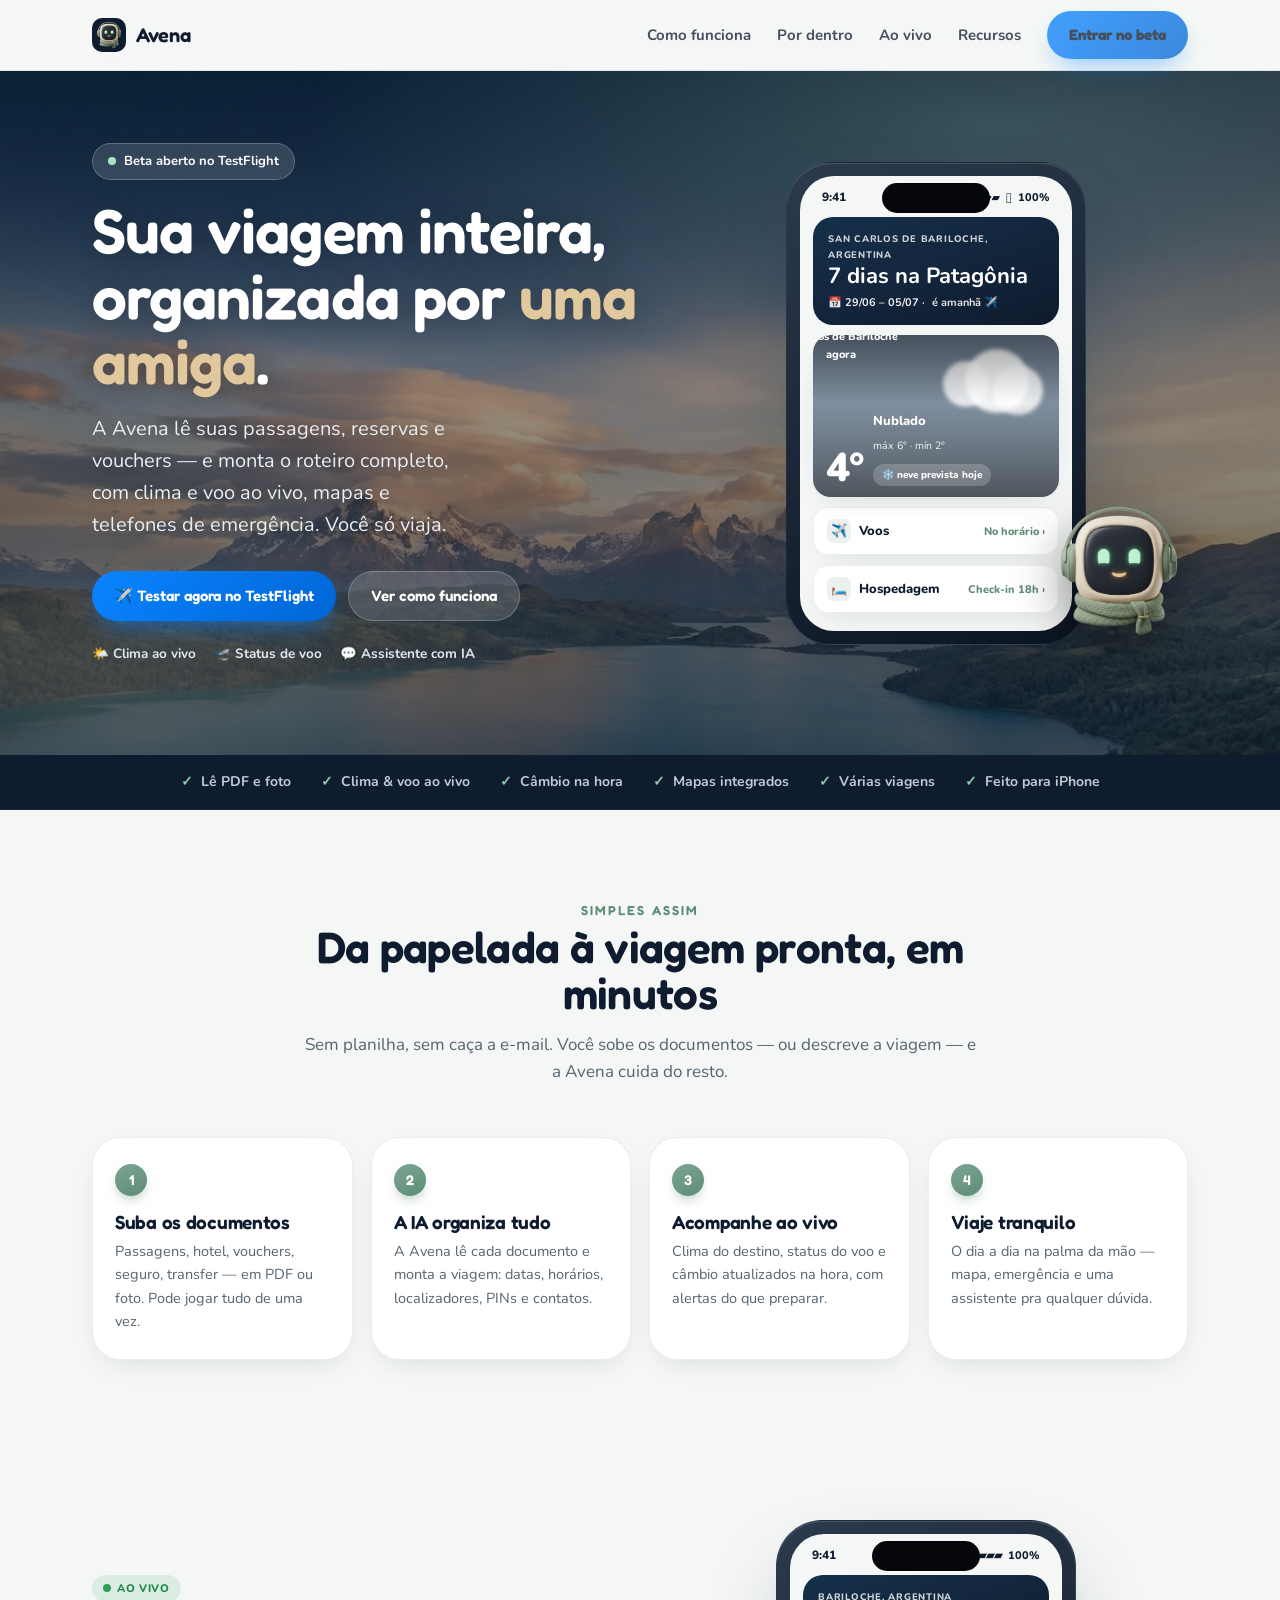
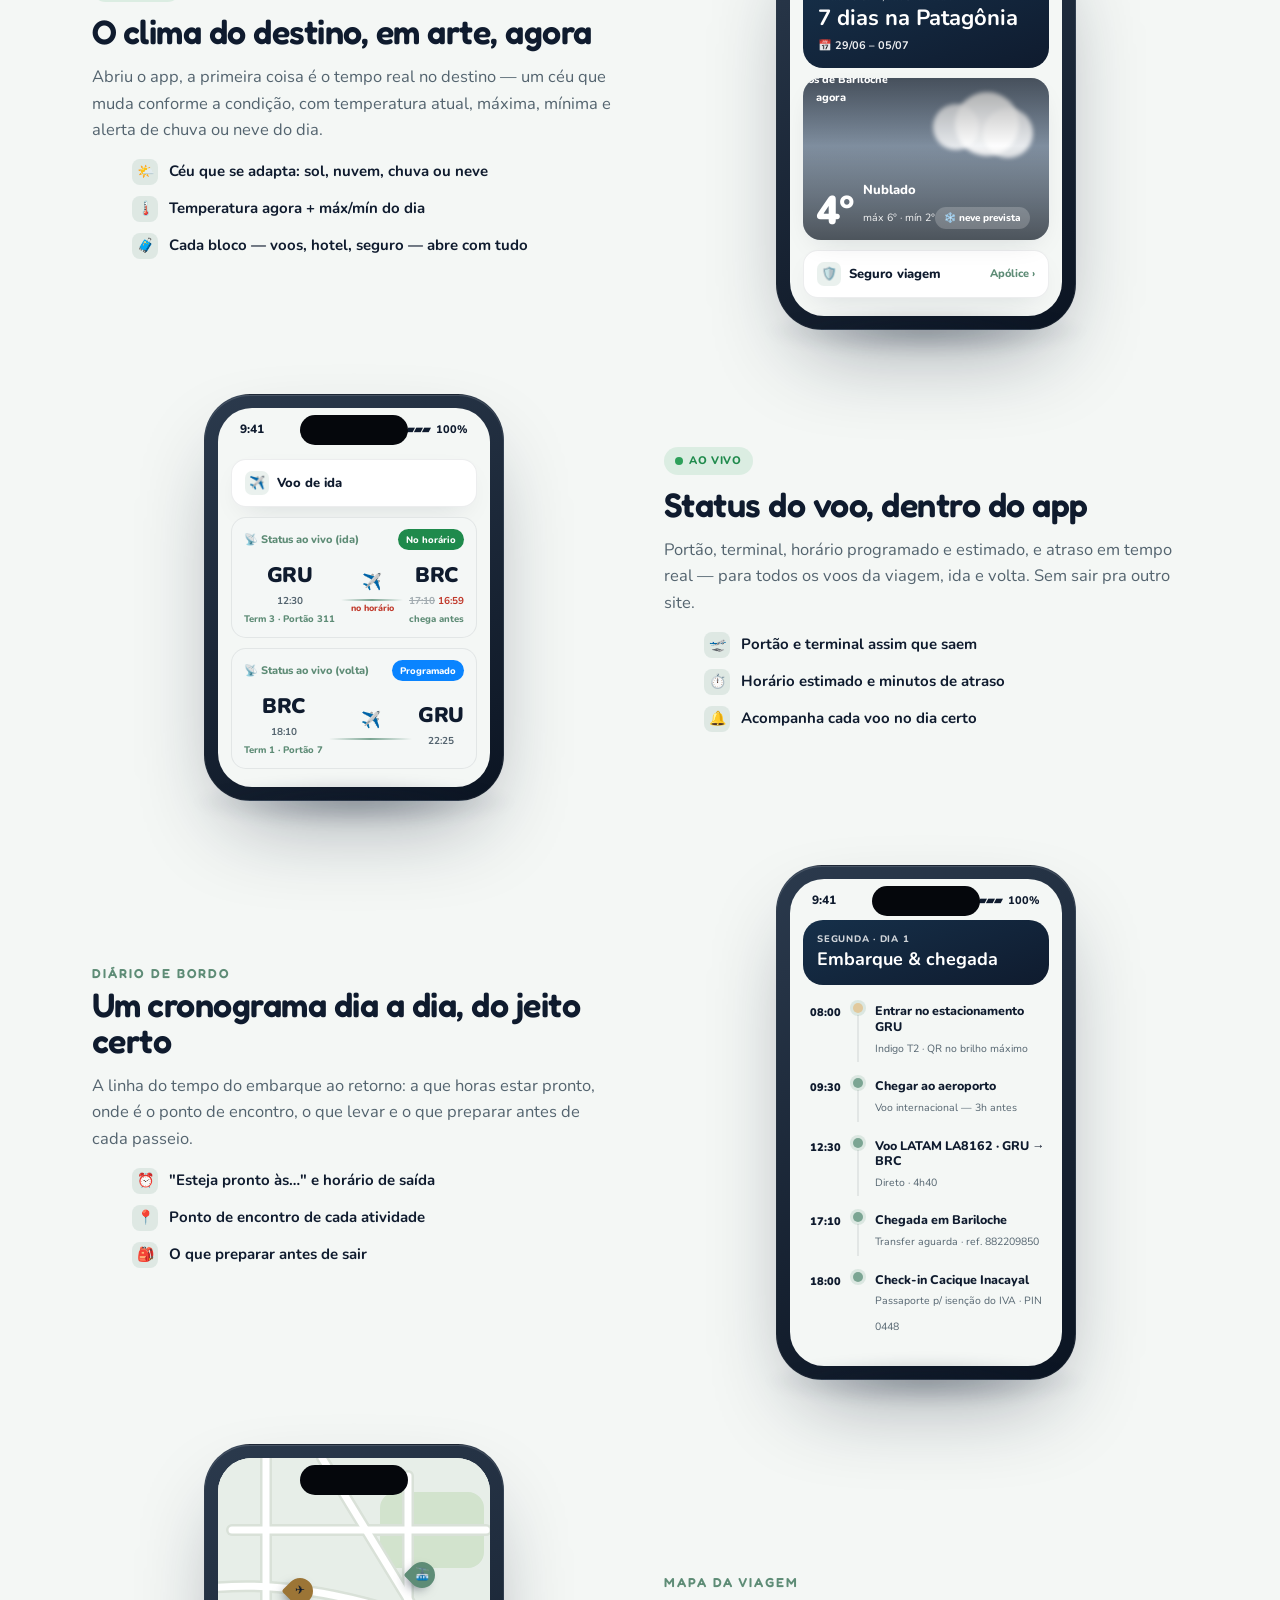
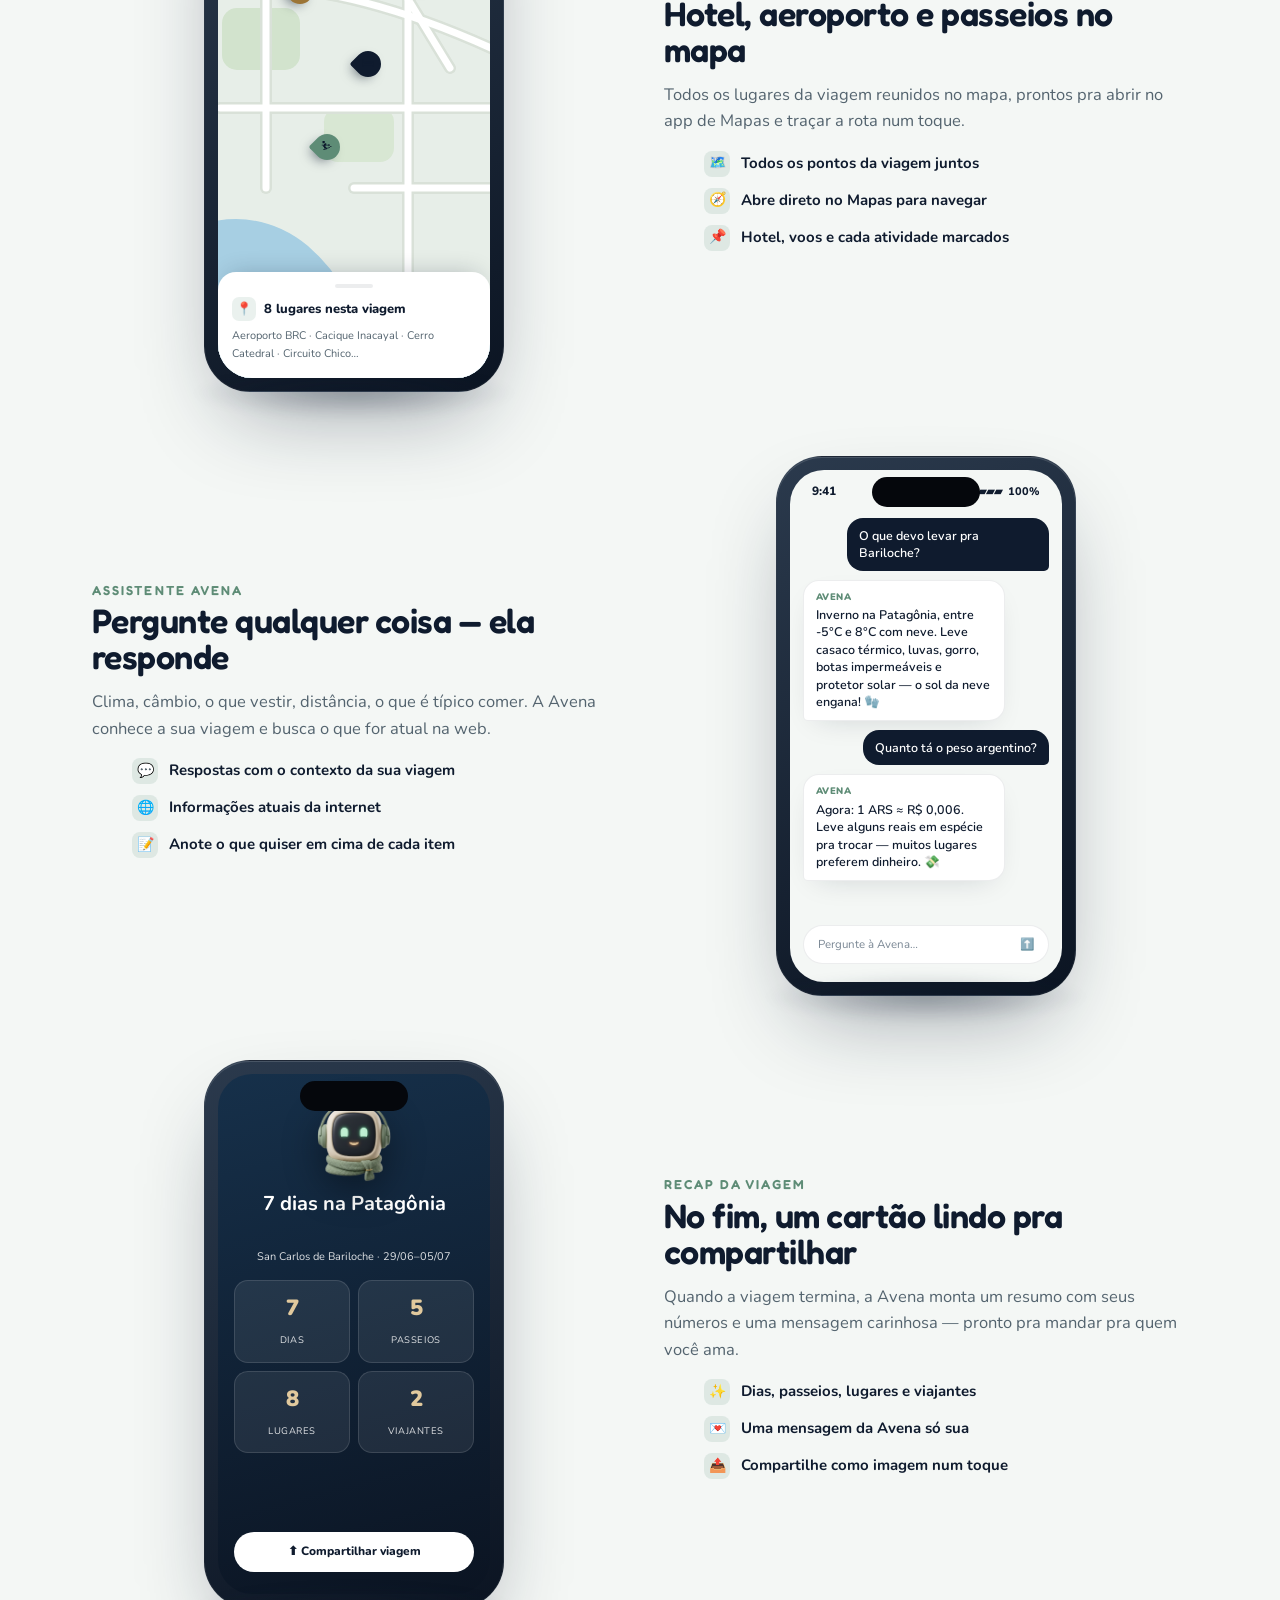
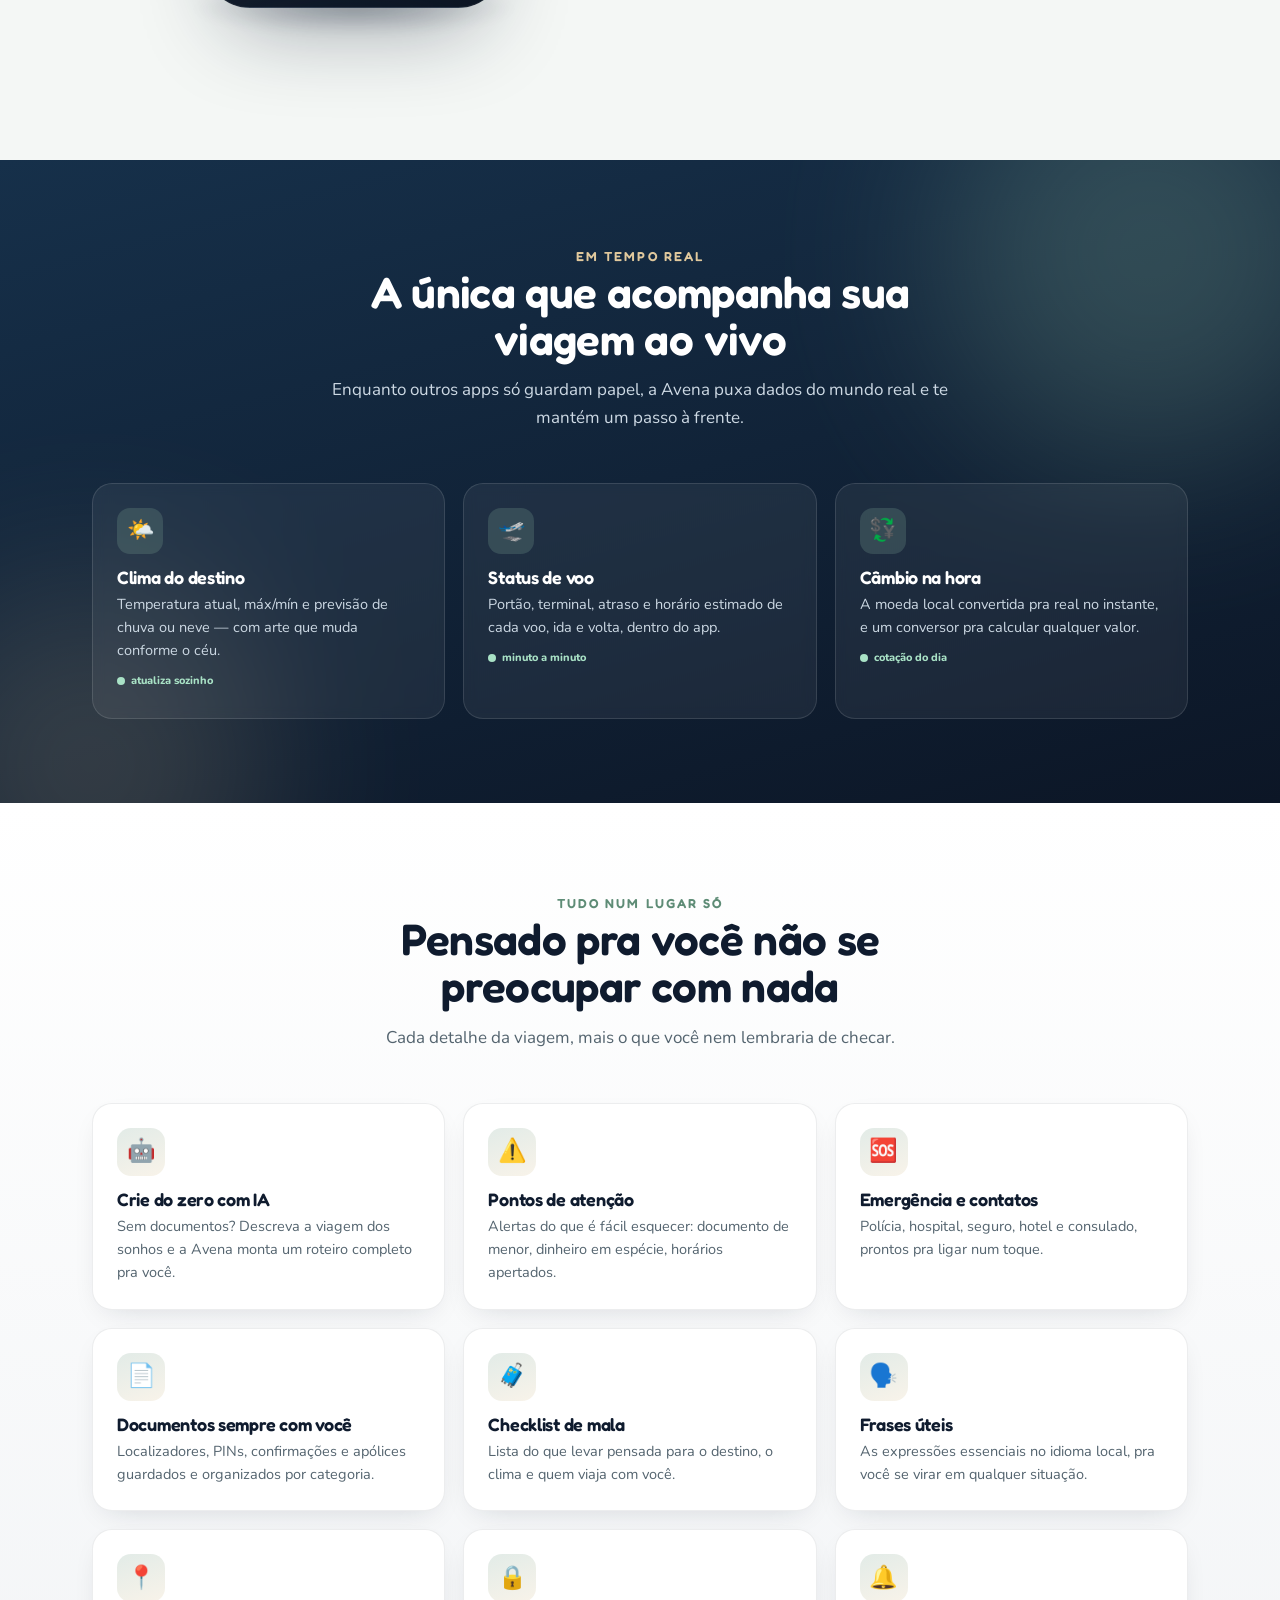
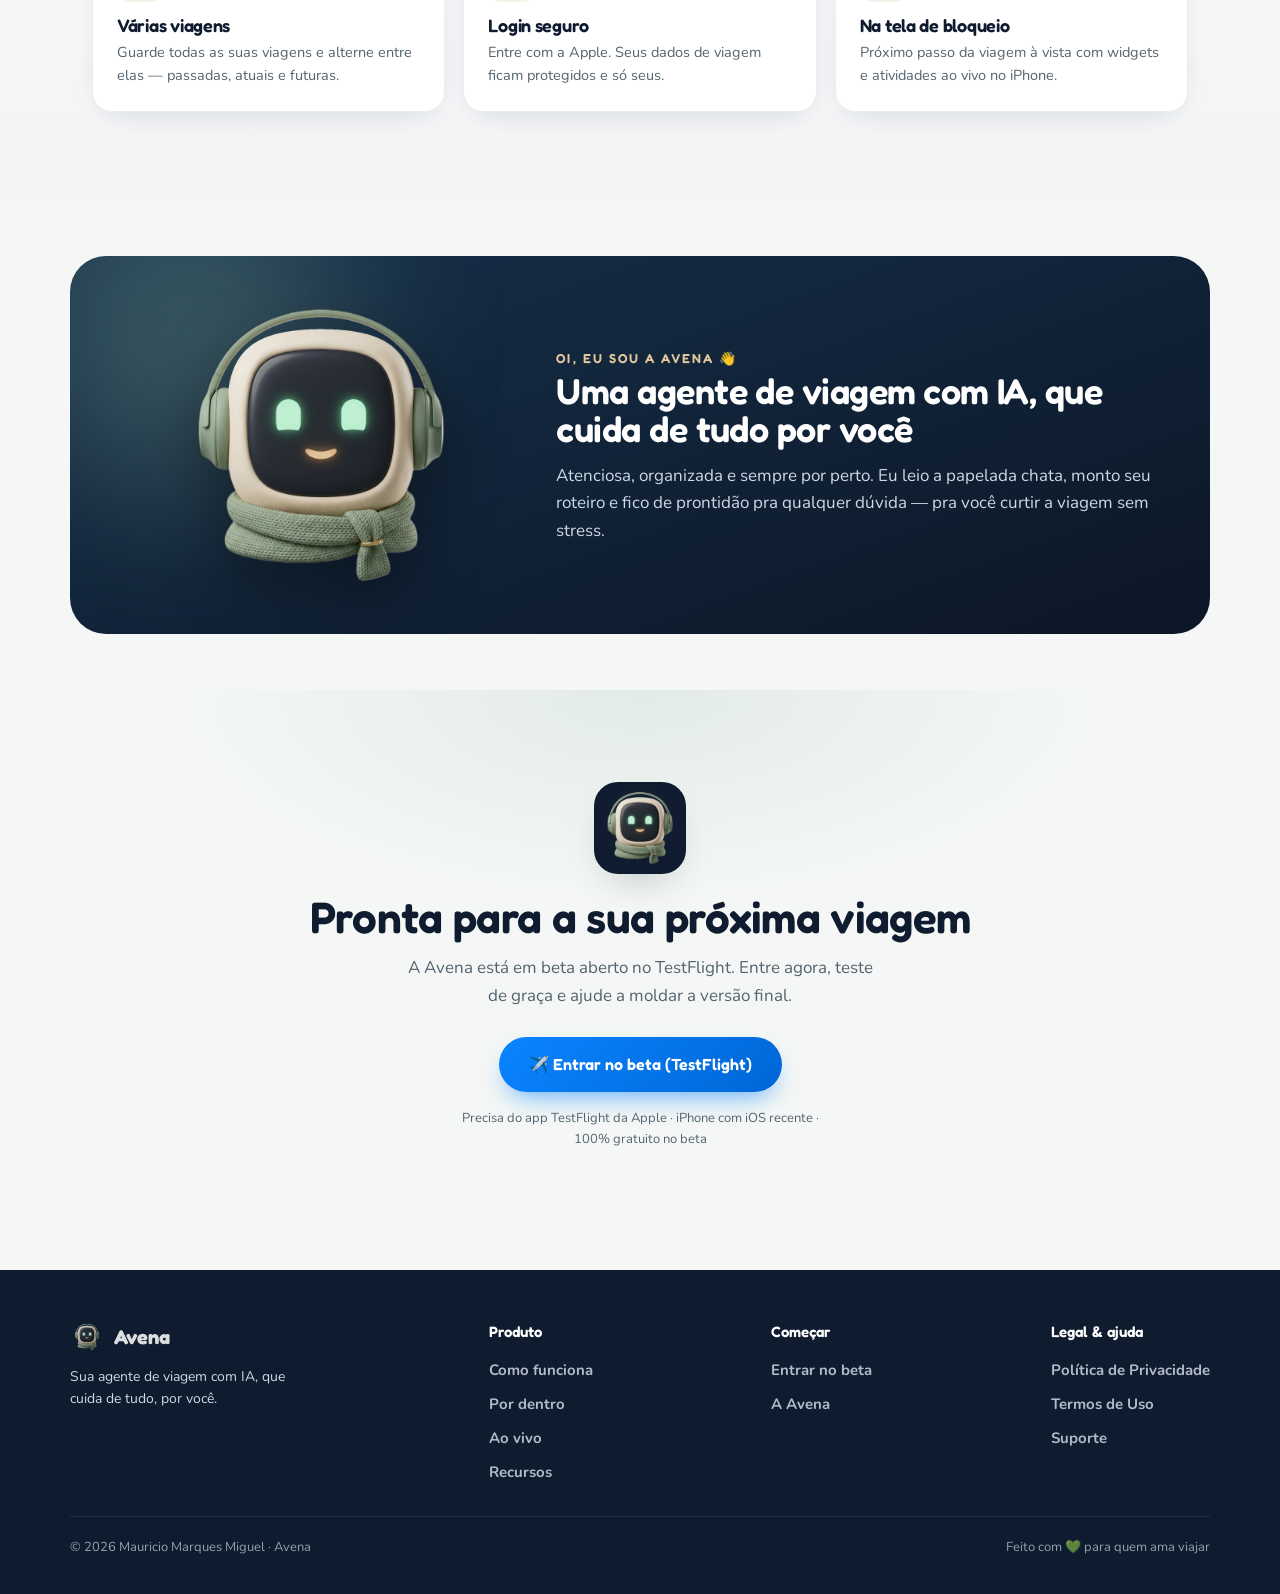
==== commit 4bbdf2c6: "Fix telas mockup: device com altura automatica (sem vao branco), card de clima com rotulos sempre de" ====
--- a/index.html
+++ b/index.html
@@ -62,7 +62,6 @@
               <div class="loc">San Carlos de Bariloche, Argentina</div>
               <h4>7 dias na Patagônia</h4>
               <div class="dt">📅 29/06 – 05/07 · <b style="opacity:.95">é amanhã ✈️</b></div>
-              <img class="rb" src="assets/appicon.png" alt="">
             </div>
             <div class="wx">
               <div class="sky"></div>
@@ -134,7 +133,7 @@
         <div class="device"><div class="notch"></div><div class="screen">
           <div class="sbar"><span>9:41</span><span class="rgt">▰▰▰ &nbsp;100%</span></div>
           <div class="scr-body">
-            <div class="s-title-card"><div class="loc">Bariloche, Argentina</div><h4>7 dias na Patagônia</h4><div class="dt">📅 29/06 – 05/07</div><img class="rb" src="assets/appicon.png" alt=""></div>
+            <div class="s-title-card"><div class="loc">Bariloche, Argentina</div><h4>7 dias na Patagônia</h4><div class="dt">📅 29/06 – 05/07</div></div>
             <div class="wx">
               <div class="sky"></div><div class="cloud c1"></div><div class="cloud c2"></div><div class="cloud c3"></div><div class="scrim"></div>
               <div class="top"><span class="pin">📍 San Carlos de Bariloche</span><span>agora</span></div>
@@ -228,13 +227,28 @@
       <div class="device-wrap reveal d1">
         <div class="device"><div class="notch"></div><div class="screen">
           <div class="mapscr">
-            <div class="mp"></div><div class="water"></div>
-            <div class="road" style="width:60%; top:38%; left:18%; transform:rotate(-12deg)"></div>
-            <div class="road" style="width:46%; top:60%; left:8%; transform:rotate(8deg)"></div>
-            <div class="pin sand" style="left:32%; top:34%"><div class="pp"><i>✈</i></div></div>
-            <div class="pin" style="left:58%; top:46%"><div class="pp"><i>🛏</i></div></div>
-            <div class="pin sage" style="left:46%; top:64%"><div class="pp"><i>⛷</i></div></div>
-            <div class="pin sage" style="left:72%; top:30%"><div class="pp"><i>🚠</i></div></div>
+            <svg viewBox="0 0 300 520" preserveAspectRatio="xMidYMid slice" aria-hidden="true">
+              <rect width="300" height="520" fill="#e7eee8"/>
+              <rect x="176" y="34" width="104" height="76" rx="16" fill="#d2e3cd"/>
+              <rect x="18" y="150" width="78" height="62" rx="15" fill="#d2e3cd"/>
+              <rect x="120" y="250" width="70" height="54" rx="14" fill="#d8e7d3"/>
+              <path d="M-20 520 L-20 372 Q50 344 104 388 Q168 444 150 520 Z" fill="#a7cfe3"/>
+              <path d="M150 520 Q168 466 214 466 Q266 466 300 498 L300 520 Z" fill="#a7cfe3"/>
+              <g stroke="#d9e1d8" stroke-width="12" stroke-linecap="round" fill="none">
+                <path d="M28 72 H282"/><path d="M16 250 H286"/><path d="M150 330 H300"/>
+                <path d="M62 -10 V330"/><path d="M204 18 V520"/>
+                <path d="M-10 132 Q120 112 300 196"/><path d="M118 0 L246 210"/>
+              </g>
+              <g stroke="#ffffff" stroke-width="7" stroke-linecap="round" fill="none">
+                <path d="M28 72 H282"/><path d="M16 250 H286"/><path d="M150 330 H300"/>
+                <path d="M62 -10 V330"/><path d="M204 18 V520"/>
+                <path d="M-10 132 Q120 112 300 196"/><path d="M118 0 L246 210"/>
+              </g>
+            </svg>
+            <div class="pin sand" style="left:30%; top:28%"><div class="pp"><i>✈</i></div></div>
+            <div class="pin" style="left:55%; top:42%"><div class="pp"><i>🛏</i></div></div>
+            <div class="pin sage" style="left:40%; top:58%"><div class="pp"><i>⛷</i></div></div>
+            <div class="pin sage" style="left:75%; top:25%"><div class="pp"><i>🚠</i></div></div>
             <div class="map-sheet">
               <div class="grab"></div>
               <div class="ch" style="display:flex;align-items:center;gap:8px;font-weight:800;font-size:13px"><span style="width:24px;height:24px;border-radius:7px;background:rgba(123,165,147,.16);display:flex;align-items:center;justify-content:center">📍</span> 8 lugares nesta viagem</div>
--- a/assets/site.css
+++ b/assets/site.css
@@ -114,14 +114,14 @@
 .device-wrap{position:relative; display:flex; justify-content:center}
 .device-wrap::after{content:""; position:absolute; left:50%; transform:translateX(-50%); bottom:-26px; width:62%; height:50px;
   background:radial-gradient(ellipse at center, rgba(15,27,46,.22), transparent 70%); filter:blur(4px)}
-.device{position:relative; width:300px; max-width:78vw; aspect-ratio:300/620; border-radius:46px; padding:13px;
+.device{position:relative; width:300px; max-width:78vw; border-radius:46px; padding:13px;
   background:linear-gradient(155deg,#2b3a4d,#0b1422); box-shadow:var(--shadow-lg), inset 0 1px 0 rgba(255,255,255,.14); border:1px solid rgba(255,255,255,.06)}
 .device .notch{position:absolute; top:20px; left:50%; transform:translateX(-50%); width:108px; height:30px; background:#05070c; border-radius:18px; z-index:6}
-.screen{position:relative; width:100%; height:100%; border-radius:34px; overflow:hidden; background:var(--paper);
+.screen{position:relative; width:100%; border-radius:34px; overflow:hidden; background:var(--paper);
   font-family:"Nunito",-apple-system,sans-serif; color:var(--navy)}
-.screen .sbar{position:relative; z-index:5; display:flex; justify-content:space-between; align-items:center; padding:12px 20px 4px; font-size:12px; font-weight:800; color:var(--navy)}
+.screen .sbar{position:relative; z-index:5; display:flex; justify-content:space-between; align-items:center; padding:12px 22px 4px; font-size:12px; font-weight:800; color:var(--navy)}
 .screen .sbar .rgt{display:flex; gap:5px; align-items:center; font-size:11px}
-.scr-body{padding:6px 13px 16px; height:calc(100% - 34px); overflow:hidden}
+.scr-body{padding:6px 13px 18px}
 
 /* generic app cards inside screen */
 .s-title-card{background:linear-gradient(160deg,#16304a,#0f1b2e); color:#fff; border-radius:20px; padding:14px 15px; position:relative; overflow:hidden}
@@ -131,19 +131,20 @@
 .s-title-card .rb{position:absolute; right:8px; top:8px; width:42px; height:42px; border-radius:50%; object-fit:cover}
 
 /* weather hero card */
-.wx{position:relative; height:150px; border-radius:18px; overflow:hidden; margin-top:10px; color:#fff; box-shadow:var(--shadow-soft)}
-.wx .sky{position:absolute; inset:0; background:linear-gradient(180deg,#5E6E80,#95A4B4)}
+.wx{position:relative; height:162px; border-radius:18px; overflow:hidden; margin-top:10px; color:#fff; box-shadow:var(--shadow-soft);
+  display:flex; flex-direction:column; justify-content:space-between; padding:11px 13px}
+.wx .sky{position:absolute; inset:0; z-index:0; background:linear-gradient(180deg,#6B7A8C,#9aa9b8)}
 .wx.sunny .sky{background:linear-gradient(180deg,#3E86D6,#8FC2F0)}
-.wx .sun{position:absolute; right:30px; top:24px; width:58px; height:58px; border-radius:50%;
+.wx .sun{position:absolute; right:30px; top:24px; z-index:1; width:58px; height:58px; border-radius:50%;
   background:radial-gradient(circle,#fff,#FFE08A); box-shadow:0 0 34px rgba(255,224,138,.7)}
-.wx .cloud{position:absolute; border-radius:50%; background:rgba(255,255,255,.92); filter:blur(1px)}
-.wx .c1{width:78px;height:78px; right:26px; top:6px}
-.wx .c2{width:54px;height:54px; right:74px; top:20px; background:rgba(255,255,255,.8)}
-.wx .c3{width:60px;height:60px; right:10px; top:30px; background:rgba(255,255,255,.82)}
-.wx .scrim{position:absolute; inset:0; background:linear-gradient(180deg,rgba(0,0,0,.28),transparent 40%,rgba(0,0,0,.42))}
-.wx .top{position:absolute; left:13px; right:13px; top:11px; z-index:2; display:flex; justify-content:space-between; font-size:11px; font-weight:800}
-.wx .top .pin{display:inline-flex; align-items:center; gap:4px}
-.wx .bot{position:absolute; left:13px; right:13px; bottom:12px; z-index:2; display:flex; align-items:flex-end; gap:9px}
+.wx .cloud{position:absolute; z-index:1; border-radius:50%; background:rgba(255,255,255,.9); filter:blur(2px)}
+.wx .c1{width:64px;height:64px; right:30px; top:14px}
+.wx .c2{width:46px;height:46px; right:70px; top:26px; background:rgba(255,255,255,.8)}
+.wx .c3{width:50px;height:50px; right:16px; top:30px; background:rgba(255,255,255,.82)}
+.wx .scrim{position:absolute; inset:0; z-index:2; background:linear-gradient(180deg,rgba(0,0,0,.34),transparent 42%,rgba(0,0,0,.5))}
+.wx .top{position:relative; z-index:3; display:flex; justify-content:space-between; align-items:center; gap:8px; font-size:11px; font-weight:800}
+.wx .top .pin{display:inline-flex; align-items:center; gap:4px; min-width:0; white-space:nowrap; overflow:hidden; text-overflow:ellipsis}
+.wx .bot{position:relative; z-index:3; display:flex; align-items:flex-end; gap:9px}
 .wx .temp{font-size:40px; font-weight:900; line-height:.9; letter-spacing:-.02em}
 .wx .cond b{font-size:13px; font-weight:800; display:block}
 .wx .cond small{font-size:10.5px; opacity:.92}
@@ -184,13 +185,8 @@
 .tl .ev.hot .ax .d{background:var(--sand)}
 
 /* map screen */
-.mapscr{position:relative; height:100%; overflow:hidden; background:#dfe7e2}
-.mapscr .mp{position:absolute; inset:0; background:
-  radial-gradient(circle at 28% 32%, #d3e2d8, transparent 42%),
-  radial-gradient(circle at 72% 60%, #e3ddcf, transparent 40%),
-  linear-gradient(135deg,#e7efe9,#d4e0e6)}
-.mapscr .water{position:absolute; left:-12%; bottom:-8%; width:84%; height:48%; background:linear-gradient(160deg,#9ec7df,#7fb0d0); border-radius:46% 54% 50% 50%/60% 40% 60% 40%; opacity:.85; filter:blur(.4px)}
-.mapscr .road{position:absolute; background:rgba(255,255,255,.75); height:5px; border-radius:9px}
+.mapscr{position:relative; height:520px; overflow:hidden; background:#e7eee8}
+.mapscr svg{position:absolute; inset:0; width:100%; height:100%; display:block}
 .pin{position:absolute; transform:translate(-50%,-100%); z-index:2}
 .pin .pp{width:26px;height:26px;border-radius:50% 50% 50% 2px; background:var(--navy); transform:rotate(45deg); display:flex; align-items:center; justify-content:center; box-shadow:0 6px 12px -4px rgba(15,27,46,.6)}
 .pin .pp i{transform:rotate(-45deg); font-style:normal; font-size:12px}
@@ -199,7 +195,7 @@
 .map-sheet .grab{width:38px;height:4px;border-radius:2px;background:var(--line);margin:0 auto 9px}
 
 /* chat screen */
-.chat{display:flex; flex-direction:column; gap:9px; padding-top:6px; height:100%}
+.chat{display:flex; flex-direction:column; gap:9px; padding-top:6px; min-height:452px}
 .bub{max-width:82%; padding:9px 12px; border-radius:16px; font-size:12.5px; font-weight:600; line-height:1.4}
 .bub.me{align-self:flex-end; background:var(--navy); color:#fff; border-bottom-right-radius:5px}
 .bub.av{align-self:flex-start; background:#fff; border:1px solid var(--line); color:var(--navy); border-bottom-left-radius:5px; box-shadow:var(--shadow-soft)}
@@ -207,7 +203,7 @@
 .chat .barfake{margin-top:auto; display:flex; align-items:center; gap:8px; background:#fff; border:1px solid var(--line); border-radius:999px; padding:9px 14px; font-size:11.5px; color:var(--muted)}
 
 /* recap screen */
-.recap{height:100%; background:linear-gradient(165deg,#16304a,#0b1422); color:#fff; padding:18px 16px; display:flex; flex-direction:column; align-items:center; text-align:center}
+.recap{height:520px; background:linear-gradient(165deg,#16304a,#0b1422); color:#fff; padding:22px 16px; display:flex; flex-direction:column; align-items:center; text-align:center}
 .recap img.r{width:74px; margin-top:4px; filter:drop-shadow(0 12px 18px rgba(0,0,0,.4))}
 .recap h4{color:#fff; font-size:20px; margin-top:6px}
 .recap .sub{font-size:11px; opacity:.85; margin-top:2px}
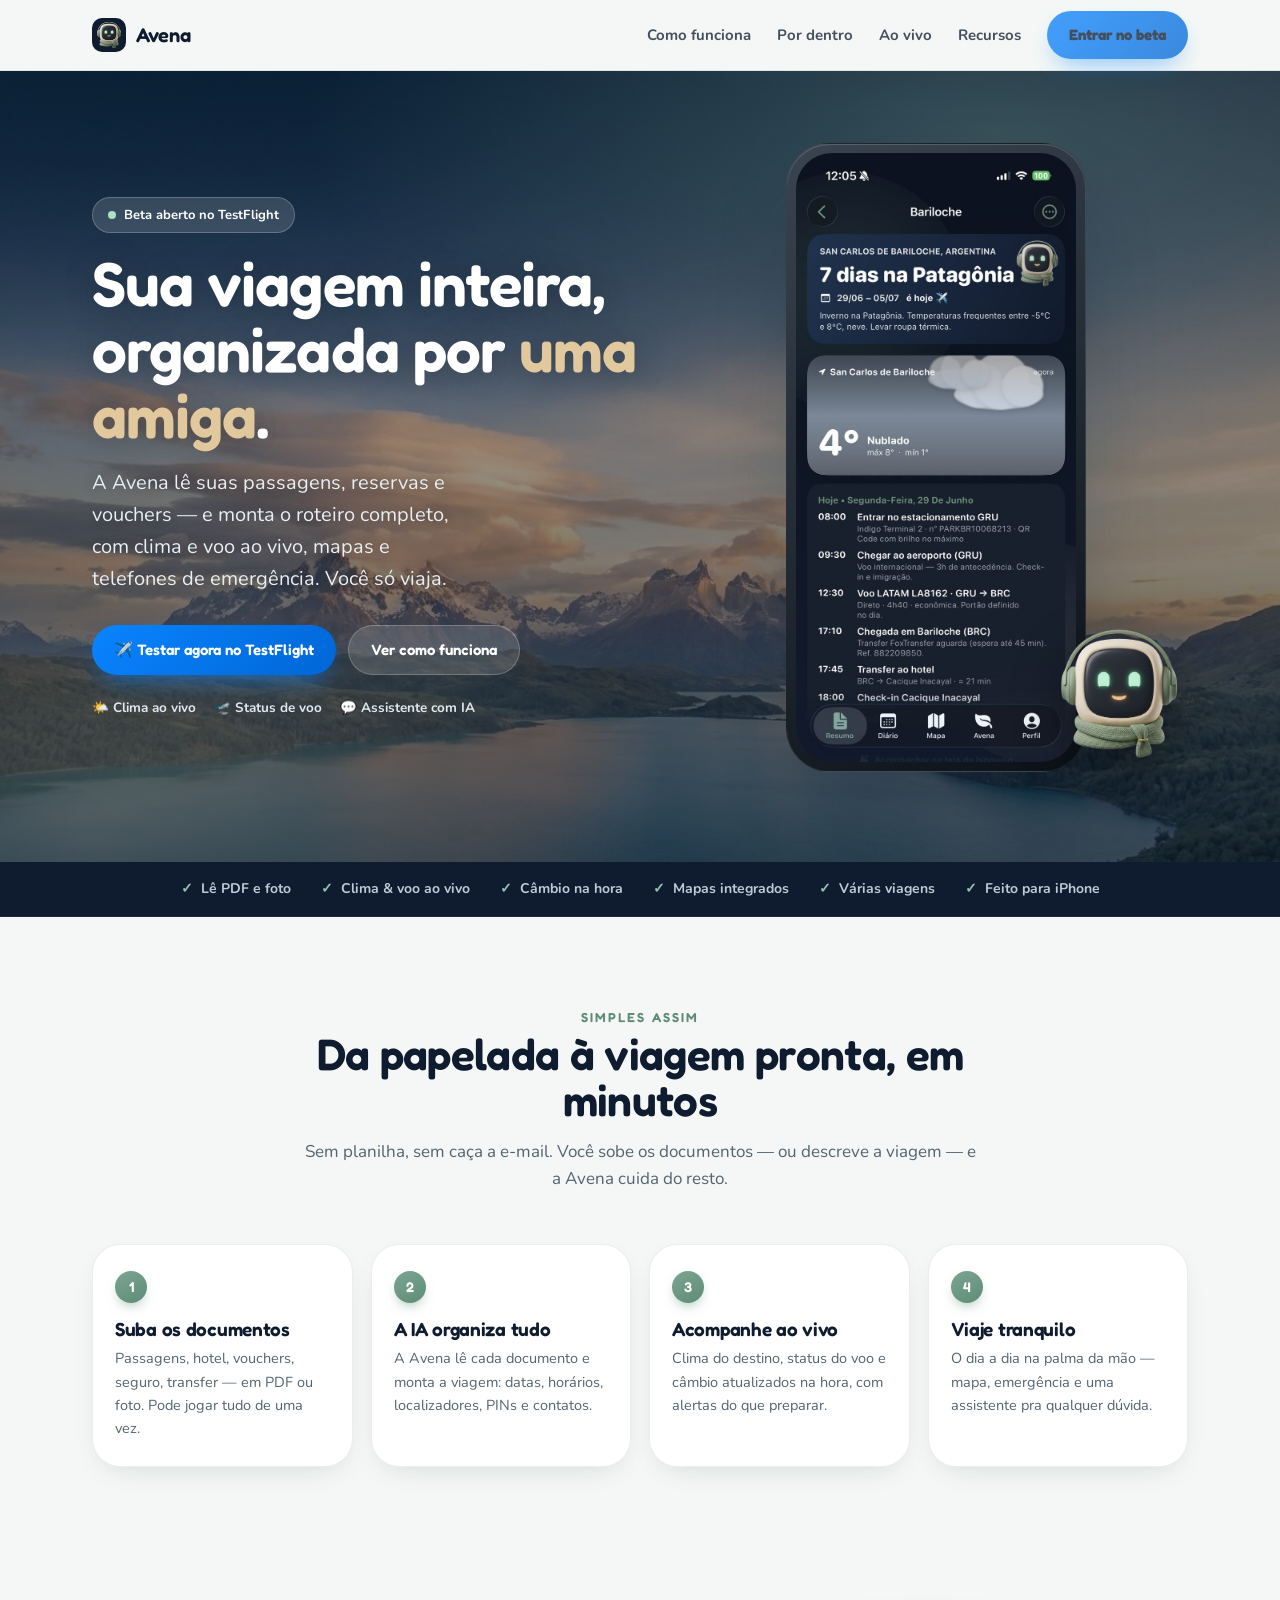
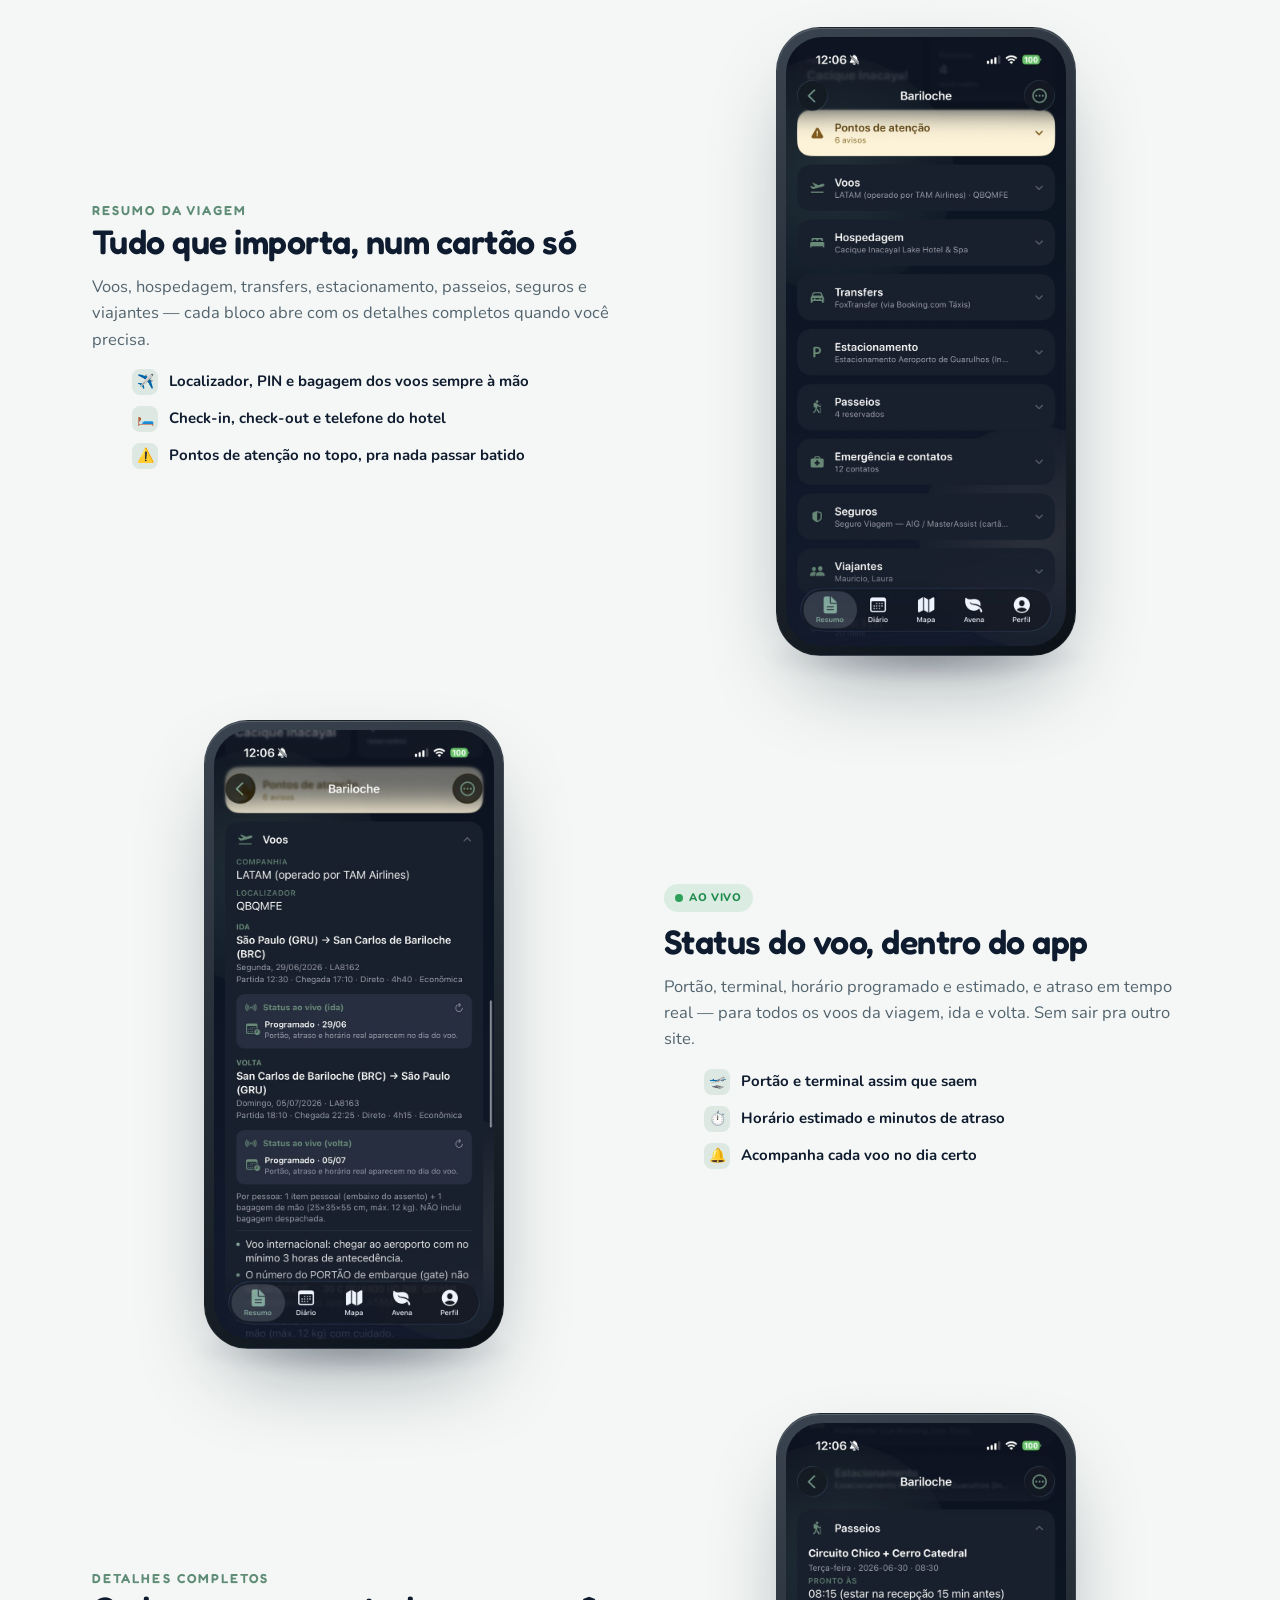
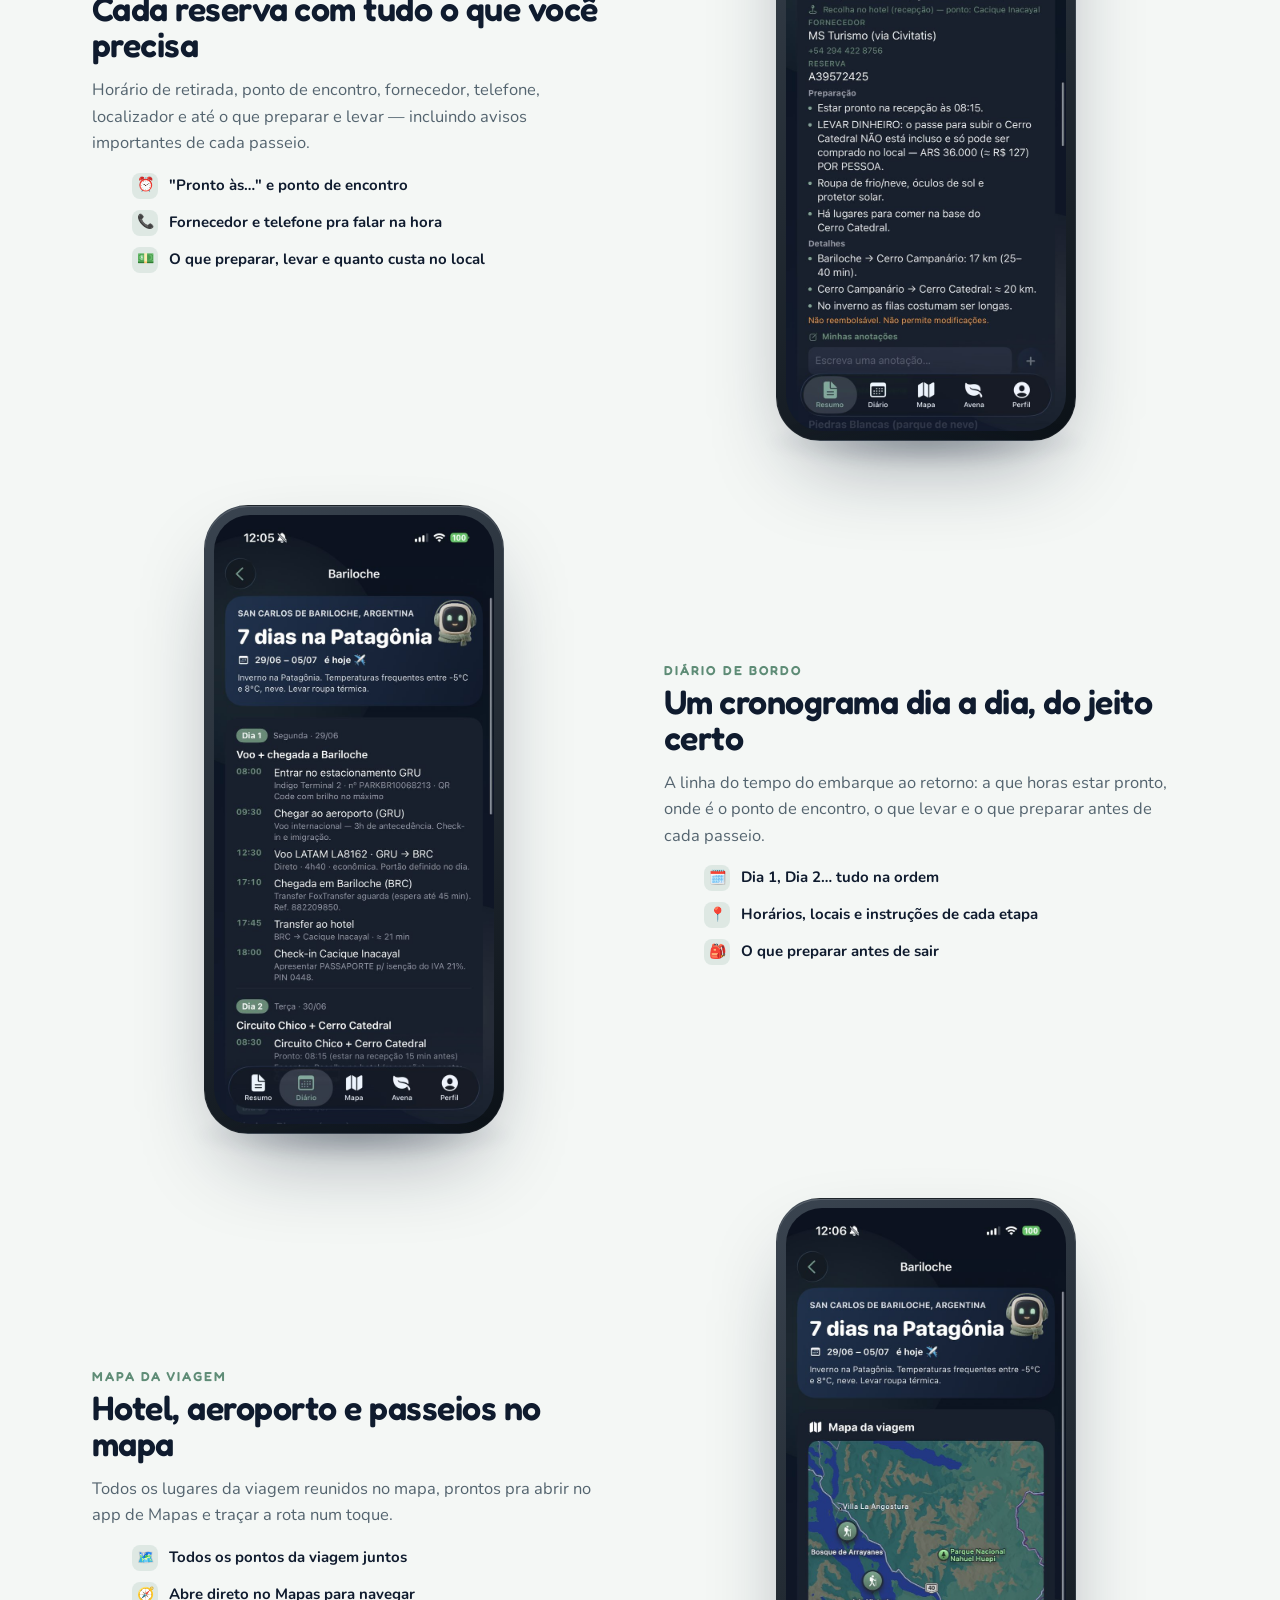
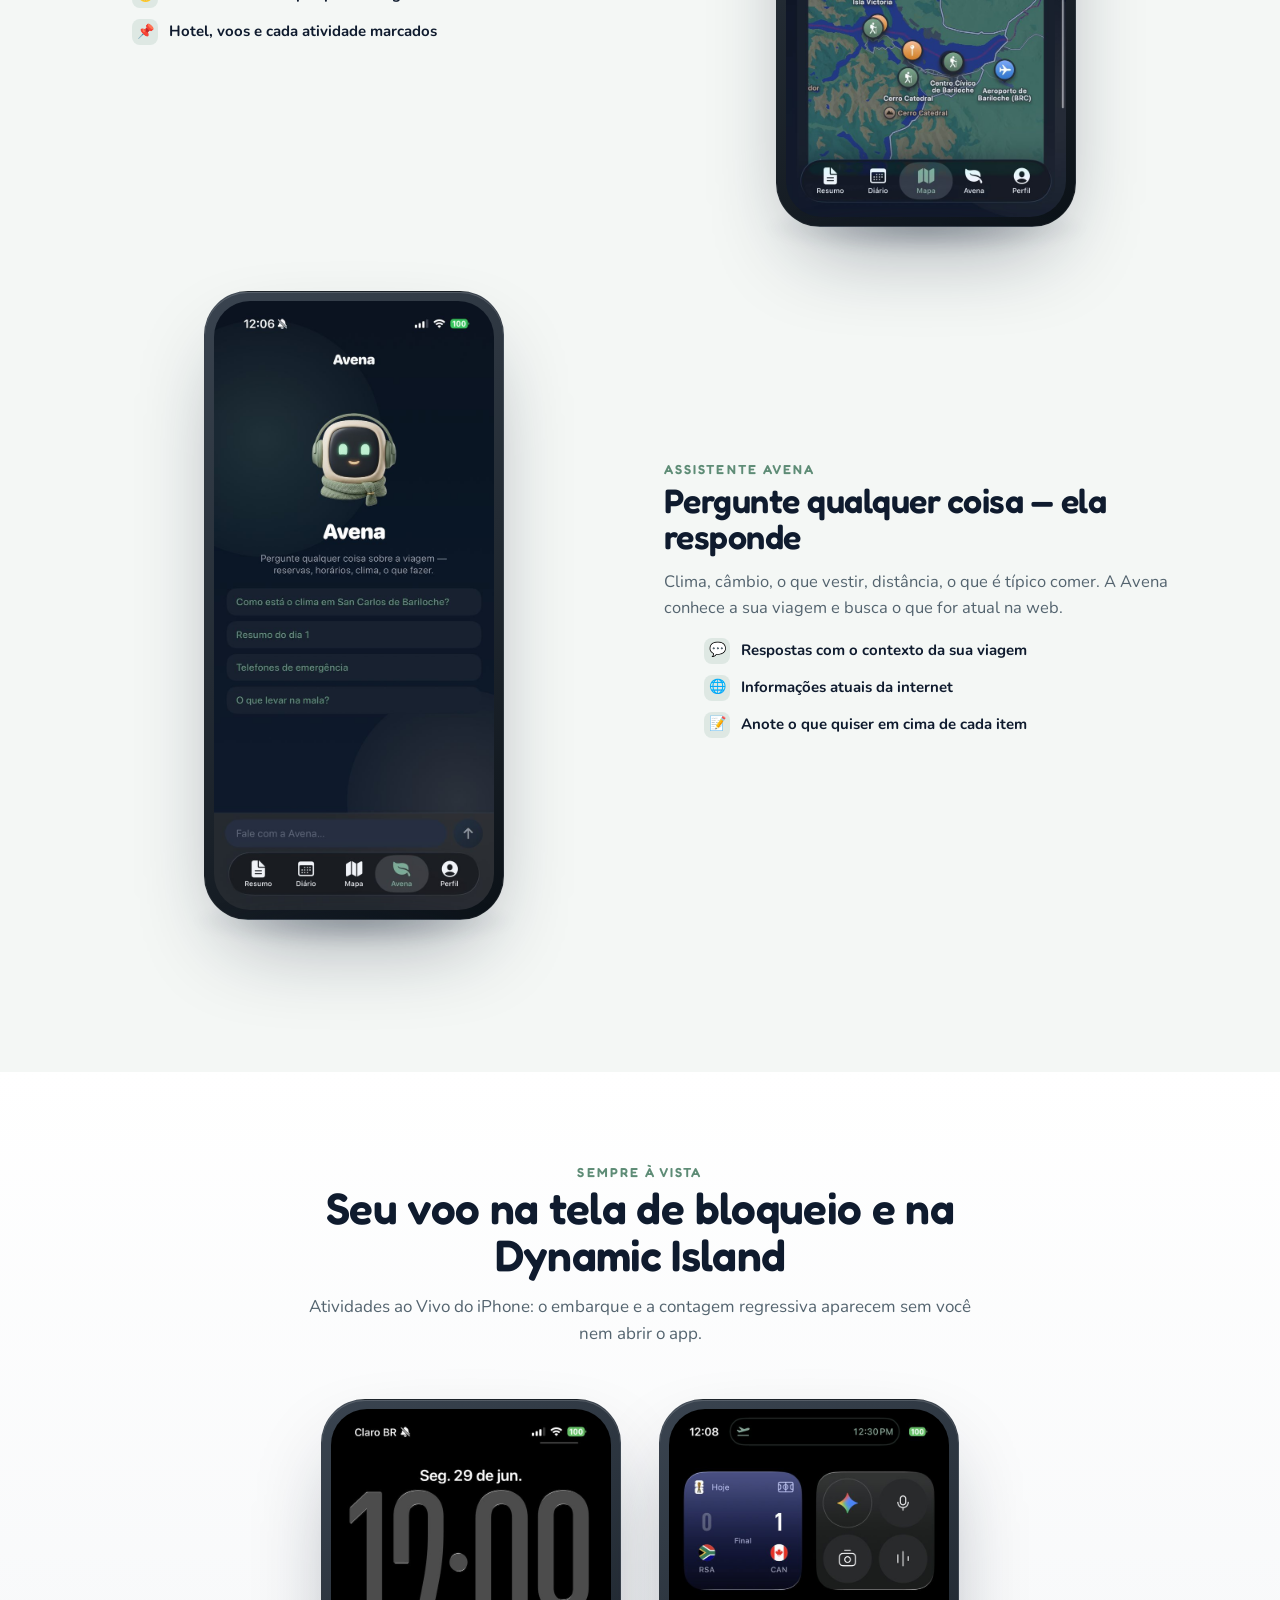
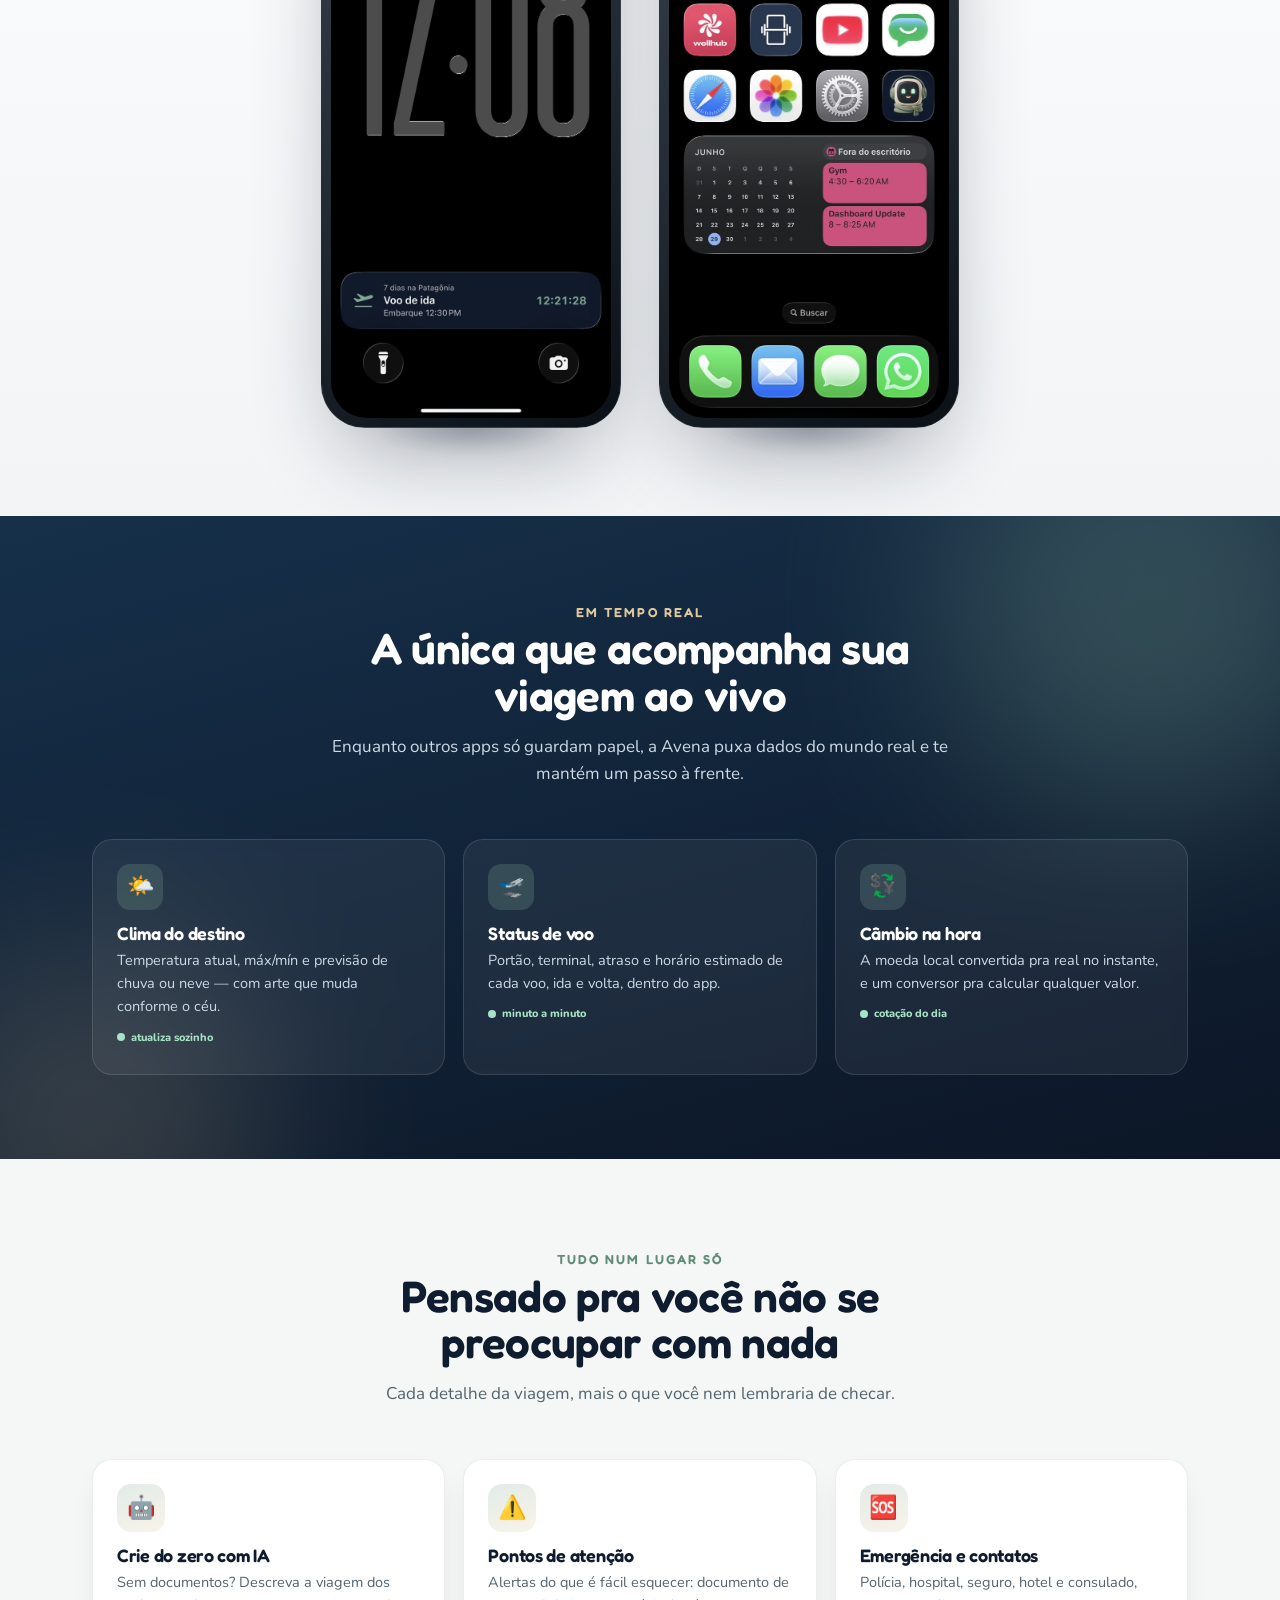
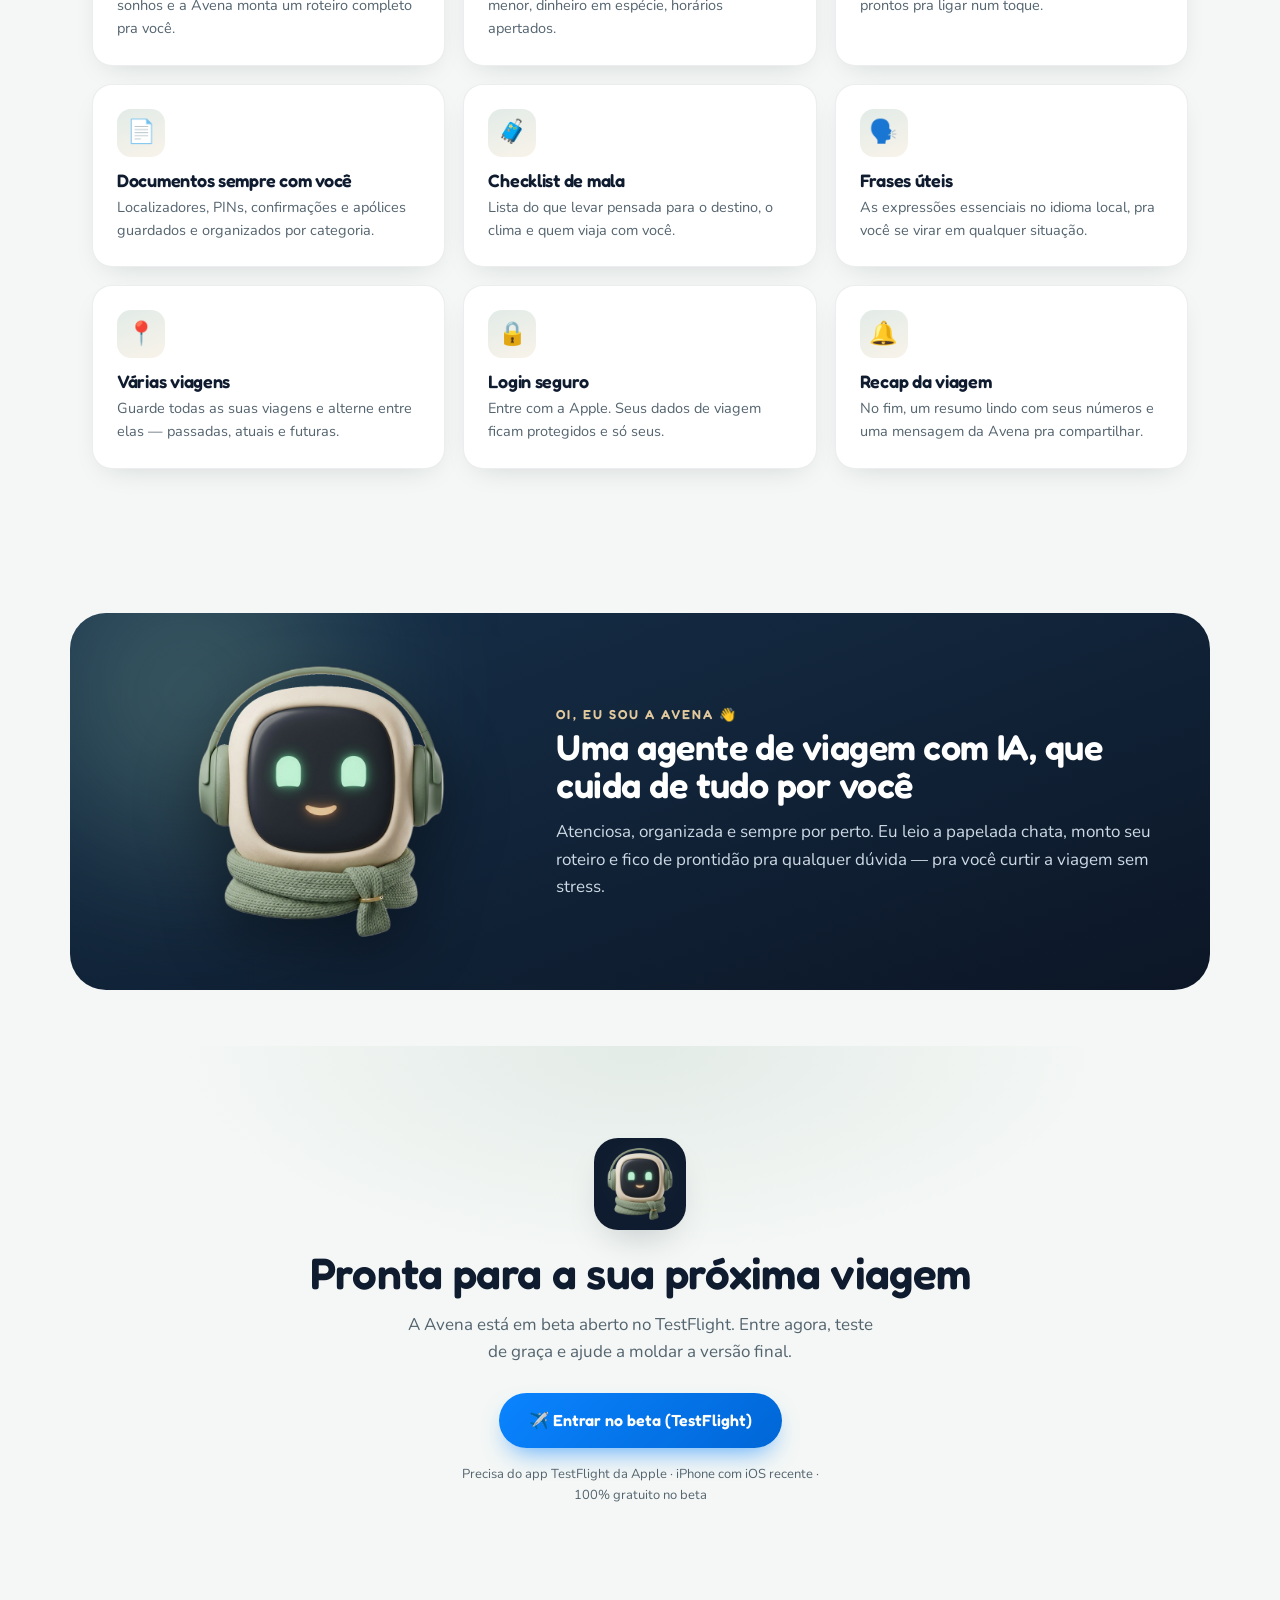
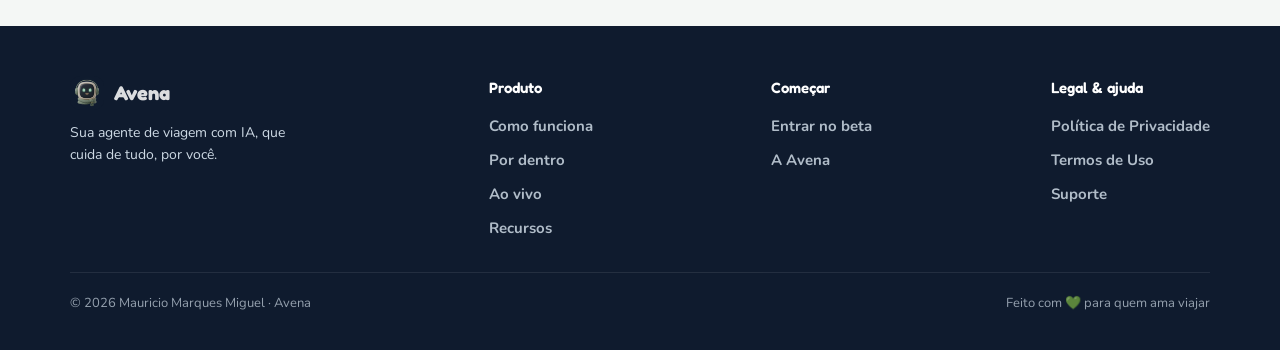
==== commit 54caa232: "Telas reais: usa prints do app dentro de moldura de iPhone limpa (fim das telas em CSS quebradas); +" ====
--- a/index.html
+++ b/index.html
@@ -15,7 +15,7 @@
 <link rel="preconnect" href="https://fonts.googleapis.com">
 <link rel="preconnect" href="https://fonts.gstatic.com" crossorigin>
 <link href="https://fonts.googleapis.com/css2?family=Fredoka:wght@400;500;600;700&family=Nunito:wght@400;600;700;800;900&display=swap" rel="stylesheet">
-<link rel="stylesheet" href="assets/site.css">
+<link rel="stylesheet" href="assets/site.css?v=4">
 </head>
 <body>
 
@@ -49,36 +49,9 @@
         <span>💬 Assistente com IA</span>
       </div>
     </div>
-
     <div class="hero-art">
       <div class="glow"></div>
-      <!-- iPhone: tela Resumo com clima ao vivo -->
-      <div class="device">
-        <div class="notch"></div>
-        <div class="screen">
-          <div class="sbar"><span>9:41</span><span class="rgt">▰▰▰ &nbsp;􀙇 &nbsp;100%</span></div>
-          <div class="scr-body">
-            <div class="s-title-card">
-              <div class="loc">San Carlos de Bariloche, Argentina</div>
-              <h4>7 dias na Patagônia</h4>
-              <div class="dt">📅 29/06 – 05/07 · <b style="opacity:.95">é amanhã ✈️</b></div>
-            </div>
-            <div class="wx">
-              <div class="sky"></div>
-              <div class="cloud c1"></div><div class="cloud c2"></div><div class="cloud c3"></div>
-              <div class="scrim"></div>
-              <div class="top"><span class="pin">📍 San Carlos de Bariloche</span><span>agora</span></div>
-              <div class="bot">
-                <span class="temp">4°</span>
-                <span class="cond"><b>Nublado</b><small>máx 6° · mín 2°</small>
-                  <span class="chip">❄️ neve prevista hoje</span></span>
-              </div>
-            </div>
-            <div class="s-card"><div class="ch"><span class="e">✈️</span> Voos <span class="cv">No horário ›</span></div></div>
-            <div class="s-card"><div class="ch"><span class="e">🛏️</span> Hospedagem <span class="cv">Check-in 18h ›</span></div></div>
-          </div>
-        </div>
-      </div>
+      <div class="device"><img class="shot" src="assets/app-resumo.jpg" alt="Tela inicial da Avena com o clima ao vivo do destino"></div>
       <img class="hero-robot-badge" src="assets/robot.png" alt="Mascote Avena">
     </div>
   </div>
@@ -113,36 +86,23 @@
   </div>
 </section>
 
-<!-- ===== SHOWCASES (telas) ===== -->
+<!-- ===== SHOWCASES (telas reais) ===== -->
 <section class="sec" id="telas" style="padding-top:8px">
   <div class="wrap">
 
-    <!-- 1: Resumo + clima ao vivo -->
+    <!-- 1: Resumo / cartões -->
     <div class="show reveal">
       <div class="show-text">
-        <span class="tag-live"><span class="dot"></span> ao vivo</span>
-        <h3>O clima do destino, em arte, agora</h3>
-        <p class="lead-p">Abriu o app, a primeira coisa é o tempo real no destino — um céu que muda conforme a condição, com temperatura atual, máxima, mínima e alerta de chuva ou neve do dia.</p>
-        <ul class="feat-list">
-          <li><span class="ic">🌤️</span> Céu que se adapta: sol, nuvem, chuva ou neve</li>
-          <li><span class="ic">🌡️</span> Temperatura agora + máx/mín do dia</li>
-          <li><span class="ic">🧳</span> Cada bloco — voos, hotel, seguro — abre com tudo</li>
-        </ul>
-      </div>
-      <div class="device-wrap reveal d1">
-        <div class="device"><div class="notch"></div><div class="screen">
-          <div class="sbar"><span>9:41</span><span class="rgt">▰▰▰ &nbsp;100%</span></div>
-          <div class="scr-body">
-            <div class="s-title-card"><div class="loc">Bariloche, Argentina</div><h4>7 dias na Patagônia</h4><div class="dt">📅 29/06 – 05/07</div></div>
-            <div class="wx">
-              <div class="sky"></div><div class="cloud c1"></div><div class="cloud c2"></div><div class="cloud c3"></div><div class="scrim"></div>
-              <div class="top"><span class="pin">📍 San Carlos de Bariloche</span><span>agora</span></div>
-              <div class="bot"><span class="temp">4°</span><span class="cond"><b>Nublado</b><small>máx 6° · mín 2°</small><span class="chip">❄️ neve prevista</span></span></div>
-            </div>
-            <div class="s-card"><div class="ch"><span class="e">🛡️</span> Seguro viagem <span class="cv">Apólice ›</span></div></div>
-          </div>
-        </div></div>
-      </div>
+        <span class="eyebrow">Resumo da viagem</span>
+        <h3>Tudo que importa, num cartão só</h3>
+        <p class="lead-p">Voos, hospedagem, transfers, estacionamento, passeios, seguros e viajantes — cada bloco abre com os detalhes completos quando você precisa.</p>
+        <ul class="feat-list">
+          <li><span class="ic">✈️</span> Localizador, PIN e bagagem dos voos sempre à mão</li>
+          <li><span class="ic">🛏️</span> Check-in, check-out e telefone do hotel</li>
+          <li><span class="ic">⚠️</span> Pontos de atenção no topo, pra nada passar batido</li>
+        </ul>
+      </div>
+      <div class="device-wrap reveal d1"><div class="device"><img class="shot" src="assets/app-cards.jpg" alt="Resumo da viagem com cartões de voos, hospedagem, transfers e mais"></div></div>
     </div>
 
     <!-- 2: Voo ao vivo -->
@@ -157,63 +117,41 @@
           <li><span class="ic">🔔</span> Acompanha cada voo no dia certo</li>
         </ul>
       </div>
-      <div class="device-wrap reveal d1">
-        <div class="device"><div class="notch"></div><div class="screen">
-          <div class="sbar"><span>9:41</span><span class="rgt">▰▰▰ &nbsp;100%</span></div>
-          <div class="scr-body">
-            <div class="s-card"><div class="ch"><span class="e">✈️</span> Voo de ida</div></div>
-            <div class="fl">
-              <div class="fh">📡 Status ao vivo (ida) <span class="badge">No horário</span></div>
-              <div class="route">
-                <div class="ap"><div class="code">GRU</div><div class="tm">12:30</div><div class="gt">Term 3 · Portão 311</div></div>
-                <div class="pathline">✈️<div class="ln"></div><div class="dl">no horário</div></div>
-                <div class="ap"><div class="code">BRC</div><div class="tm"><s>17:10</s><span class="est">16:59</span></div><div class="gt">chega antes</div></div>
-              </div>
-            </div>
-            <div class="fl">
-              <div class="fh">📡 Status ao vivo (volta) <span class="badge" style="background:#0a84ff">Programado</span></div>
-              <div class="route">
-                <div class="ap"><div class="code">BRC</div><div class="tm">18:10</div><div class="gt">Term 1 · Portão 7</div></div>
-                <div class="pathline">✈️<div class="ln"></div></div>
-                <div class="ap"><div class="code">GRU</div><div class="tm">22:25</div></div>
-              </div>
-            </div>
-          </div>
-        </div></div>
-      </div>
-    </div>
-
-    <!-- 3: Cronograma -->
+      <div class="device-wrap reveal d1"><div class="device"><img class="shot" src="assets/app-voos.jpg" alt="Detalhe dos voos com status ao vivo da ida e da volta"></div></div>
+    </div>
+
+    <!-- 3: Detalhe de cada reserva -->
     <div class="show reveal">
+      <div class="show-text">
+        <span class="eyebrow">Detalhes completos</span>
+        <h3>Cada reserva com tudo o que você precisa</h3>
+        <p class="lead-p">Horário de retirada, ponto de encontro, fornecedor, telefone, localizador e até o que preparar e levar — incluindo avisos importantes de cada passeio.</p>
+        <ul class="feat-list">
+          <li><span class="ic">⏰</span> "Pronto às…" e ponto de encontro</li>
+          <li><span class="ic">📞</span> Fornecedor e telefone pra falar na hora</li>
+          <li><span class="ic">💵</span> O que preparar, levar e quanto custa no local</li>
+        </ul>
+      </div>
+      <div class="device-wrap reveal d1"><div class="device"><img class="shot" src="assets/app-passeio.jpg" alt="Detalhe de um passeio com preparação, fornecedor e instruções"></div></div>
+    </div>
+
+    <!-- 4: Diário dia a dia -->
+    <div class="show rev reveal">
       <div class="show-text">
         <span class="eyebrow">Diário de bordo</span>
         <h3>Um cronograma dia a dia, do jeito certo</h3>
         <p class="lead-p">A linha do tempo do embarque ao retorno: a que horas estar pronto, onde é o ponto de encontro, o que levar e o que preparar antes de cada passeio.</p>
         <ul class="feat-list">
-          <li><span class="ic">⏰</span> "Esteja pronto às…" e horário de saída</li>
-          <li><span class="ic">📍</span> Ponto de encontro de cada atividade</li>
+          <li><span class="ic">🗓️</span> Dia 1, Dia 2… tudo na ordem</li>
+          <li><span class="ic">📍</span> Horários, locais e instruções de cada etapa</li>
           <li><span class="ic">🎒</span> O que preparar antes de sair</li>
         </ul>
       </div>
-      <div class="device-wrap reveal d1">
-        <div class="device"><div class="notch"></div><div class="screen">
-          <div class="sbar"><span>9:41</span><span class="rgt">▰▰▰ &nbsp;100%</span></div>
-          <div class="scr-body">
-            <div class="s-title-card" style="padding:11px 14px"><div class="loc">Segunda · Dia 1</div><h4 style="font-size:18px">Embarque & chegada</h4></div>
-            <div class="tl">
-              <div class="ev hot"><div class="tm">08:00</div><div class="ax"><div class="d"></div><div class="l"></div></div><div class="ct"><b>Entrar no estacionamento GRU</b><small>Indigo T2 · QR no brilho máximo</small></div></div>
-              <div class="ev"><div class="tm">09:30</div><div class="ax"><div class="d"></div><div class="l"></div></div><div class="ct"><b>Chegar ao aeroporto</b><small>Voo internacional — 3h antes</small></div></div>
-              <div class="ev"><div class="tm">12:30</div><div class="ax"><div class="d"></div><div class="l"></div></div><div class="ct"><b>Voo LATAM LA8162 · GRU → BRC</b><small>Direto · 4h40</small></div></div>
-              <div class="ev"><div class="tm">17:10</div><div class="ax"><div class="d"></div><div class="l"></div></div><div class="ct"><b>Chegada em Bariloche</b><small>Transfer aguarda · ref. 882209850</small></div></div>
-              <div class="ev"><div class="tm">18:00</div><div class="ax"><div class="d"></div></div><div class="ct"><b>Check-in Cacique Inacayal</b><small>Passaporte p/ isenção do IVA · PIN 0448</small></div></div>
-            </div>
-          </div>
-        </div></div>
-      </div>
-    </div>
-
-    <!-- 4: Mapa -->
-    <div class="show rev reveal">
+      <div class="device-wrap reveal d1"><div class="device"><img class="shot" src="assets/app-diario.jpg" alt="Diário da viagem com o cronograma dia a dia"></div></div>
+    </div>
+
+    <!-- 5: Mapa -->
+    <div class="show reveal">
       <div class="show-text">
         <span class="eyebrow">Mapa da viagem</span>
         <h3>Hotel, aeroporto e passeios no mapa</h3>
@@ -224,43 +162,11 @@
           <li><span class="ic">📌</span> Hotel, voos e cada atividade marcados</li>
         </ul>
       </div>
-      <div class="device-wrap reveal d1">
-        <div class="device"><div class="notch"></div><div class="screen">
-          <div class="mapscr">
-            <svg viewBox="0 0 300 520" preserveAspectRatio="xMidYMid slice" aria-hidden="true">
-              <rect width="300" height="520" fill="#e7eee8"/>
-              <rect x="176" y="34" width="104" height="76" rx="16" fill="#d2e3cd"/>
-              <rect x="18" y="150" width="78" height="62" rx="15" fill="#d2e3cd"/>
-              <rect x="120" y="250" width="70" height="54" rx="14" fill="#d8e7d3"/>
-              <path d="M-20 520 L-20 372 Q50 344 104 388 Q168 444 150 520 Z" fill="#a7cfe3"/>
-              <path d="M150 520 Q168 466 214 466 Q266 466 300 498 L300 520 Z" fill="#a7cfe3"/>
-              <g stroke="#d9e1d8" stroke-width="12" stroke-linecap="round" fill="none">
-                <path d="M28 72 H282"/><path d="M16 250 H286"/><path d="M150 330 H300"/>
-                <path d="M62 -10 V330"/><path d="M204 18 V520"/>
-                <path d="M-10 132 Q120 112 300 196"/><path d="M118 0 L246 210"/>
-              </g>
-              <g stroke="#ffffff" stroke-width="7" stroke-linecap="round" fill="none">
-                <path d="M28 72 H282"/><path d="M16 250 H286"/><path d="M150 330 H300"/>
-                <path d="M62 -10 V330"/><path d="M204 18 V520"/>
-                <path d="M-10 132 Q120 112 300 196"/><path d="M118 0 L246 210"/>
-              </g>
-            </svg>
-            <div class="pin sand" style="left:30%; top:28%"><div class="pp"><i>✈</i></div></div>
-            <div class="pin" style="left:55%; top:42%"><div class="pp"><i>🛏</i></div></div>
-            <div class="pin sage" style="left:40%; top:58%"><div class="pp"><i>⛷</i></div></div>
-            <div class="pin sage" style="left:75%; top:25%"><div class="pp"><i>🚠</i></div></div>
-            <div class="map-sheet">
-              <div class="grab"></div>
-              <div class="ch" style="display:flex;align-items:center;gap:8px;font-weight:800;font-size:13px"><span style="width:24px;height:24px;border-radius:7px;background:rgba(123,165,147,.16);display:flex;align-items:center;justify-content:center">📍</span> 8 lugares nesta viagem</div>
-              <div style="font-size:11px;color:var(--ink-2);margin-top:6px">Aeroporto BRC · Cacique Inacayal · Cerro Catedral · Circuito Chico…</div>
-            </div>
-          </div>
-        </div></div>
-      </div>
-    </div>
-
-    <!-- 5: Assistente -->
-    <div class="show reveal">
+      <div class="device-wrap reveal d1"><div class="device"><img class="shot" src="assets/app-mapa.jpg" alt="Mapa da viagem com todos os locais marcados"></div></div>
+    </div>
+
+    <!-- 6: Assistente -->
+    <div class="show rev reveal">
       <div class="show-text">
         <span class="eyebrow">Assistente Avena</span>
         <h3>Pergunte qualquer coisa — ela responde</h3>
@@ -271,50 +177,23 @@
           <li><span class="ic">📝</span> Anote o que quiser em cima de cada item</li>
         </ul>
       </div>
-      <div class="device-wrap reveal d1">
-        <div class="device"><div class="notch"></div><div class="screen">
-          <div class="sbar"><span>9:41</span><span class="rgt">▰▰▰ &nbsp;100%</span></div>
-          <div class="scr-body"><div class="chat">
-            <div class="bub me">O que devo levar pra Bariloche?</div>
-            <div class="bub av"><div class="who">Avena</div>Inverno na Patagônia, entre -5°C e 8°C com neve. Leve casaco térmico, luvas, gorro, botas impermeáveis e protetor solar — o sol da neve engana! 🧤</div>
-            <div class="bub me">Quanto tá o peso argentino?</div>
-            <div class="bub av"><div class="who">Avena</div>Agora: 1 ARS ≈ R$ 0,006. Leve alguns reais em espécie pra trocar — muitos lugares preferem dinheiro. 💸</div>
-            <div class="barfake">Pergunte à Avena…&nbsp; <span style="margin-left:auto">⬆️</span></div>
-          </div></div>
-        </div></div>
-      </div>
-    </div>
-
-    <!-- 6: Recap -->
-    <div class="show rev reveal">
-      <div class="show-text">
-        <span class="eyebrow">Recap da viagem</span>
-        <h3>No fim, um cartão lindo pra compartilhar</h3>
-        <p class="lead-p">Quando a viagem termina, a Avena monta um resumo com seus números e uma mensagem carinhosa — pronto pra mandar pra quem você ama.</p>
-        <ul class="feat-list">
-          <li><span class="ic">✨</span> Dias, passeios, lugares e viajantes</li>
-          <li><span class="ic">💌</span> Uma mensagem da Avena só sua</li>
-          <li><span class="ic">📤</span> Compartilhe como imagem num toque</li>
-        </ul>
-      </div>
-      <div class="device-wrap reveal d1">
-        <div class="device"><div class="notch"></div><div class="screen">
-          <div class="recap">
-            <img class="r" src="assets/robot.png" alt="">
-            <h4>7 dias na Patagônia</h4>
-            <div class="sub">San Carlos de Bariloche · 29/06–05/07</div>
-            <div class="tiles">
-              <div class="tile"><b>7</b><small>dias</small></div>
-              <div class="tile"><b>5</b><small>passeios</small></div>
-              <div class="tile"><b>8</b><small>lugares</small></div>
-              <div class="tile"><b>2</b><small>viajantes</small></div>
-            </div>
-            <div class="share">⬆︎ Compartilhar viagem</div>
-          </div>
-        </div></div>
-      </div>
-    </div>
-
+      <div class="device-wrap reveal d1"><div class="device"><img class="shot" src="assets/app-avena.jpg" alt="Conversa com a assistente Avena"></div></div>
+    </div>
+  </div>
+</section>
+
+<!-- ===== DYNAMIC ISLAND + LIVE ACTIVITY ===== -->
+<section class="sec" id="aovivo-iphone" style="background:linear-gradient(180deg,#fff,var(--mist))">
+  <div class="wrap">
+    <div class="sec-head reveal">
+      <span class="eyebrow">Sempre à vista</span>
+      <h2>Seu voo na tela de bloqueio e na Dynamic Island</h2>
+      <p>Atividades ao Vivo do iPhone: o embarque e a contagem regressiva aparecem sem você nem abrir o app.</p>
+    </div>
+    <div class="duo reveal">
+      <div class="device-wrap"><div class="device"><img class="shot" src="assets/app-lock.jpg" alt="Tela de bloqueio do iPhone com a Atividade ao Vivo do voo da Avena"></div></div>
+      <div class="device-wrap"><div class="device"><img class="shot" src="assets/app-island.jpg" alt="Dynamic Island do iPhone mostrando o voo da Avena"></div></div>
+    </div>
   </div>
 </section>
 
@@ -335,7 +214,7 @@
 </section>
 
 <!-- ===== FEATURE GRID ===== -->
-<section class="sec" id="recursos" style="background:linear-gradient(180deg,#fff,var(--mist))">
+<section class="sec" id="recursos">
   <div class="wrap">
     <div class="sec-head reveal">
       <span class="eyebrow">Tudo num lugar só</span>
@@ -351,7 +230,7 @@
       <div class="card reveal d2"><div class="ic">🗣️</div><h3>Frases úteis</h3><p>As expressões essenciais no idioma local, pra você se virar em qualquer situação.</p></div>
       <div class="card reveal"><div class="ic">📍</div><h3>Várias viagens</h3><p>Guarde todas as suas viagens e alterne entre elas — passadas, atuais e futuras.</p></div>
       <div class="card reveal d1"><div class="ic">🔒</div><h3>Login seguro</h3><p>Entre com a Apple. Seus dados de viagem ficam protegidos e só seus.</p></div>
-      <div class="card reveal d2"><div class="ic">🔔</div><h3>Na tela de bloqueio</h3><p>Próximo passo da viagem à vista com widgets e atividades ao vivo no iPhone.</p></div>
+      <div class="card reveal d2"><div class="ic">🔔</div><h3>Recap da viagem</h3><p>No fim, um resumo lindo com seus números e uma mensagem da Avena pra compartilhar.</p></div>
     </div>
   </div>
 </section>
--- a/assets/site.css
+++ b/assets/site.css
@@ -114,14 +114,11 @@
 .device-wrap{position:relative; display:flex; justify-content:center}
 .device-wrap::after{content:""; position:absolute; left:50%; transform:translateX(-50%); bottom:-26px; width:62%; height:50px;
   background:radial-gradient(ellipse at center, rgba(15,27,46,.22), transparent 70%); filter:blur(4px)}
-.device{position:relative; width:300px; max-width:78vw; border-radius:46px; padding:13px;
-  background:linear-gradient(155deg,#2b3a4d,#0b1422); box-shadow:var(--shadow-lg), inset 0 1px 0 rgba(255,255,255,.14); border:1px solid rgba(255,255,255,.06)}
-.device .notch{position:absolute; top:20px; left:50%; transform:translateX(-50%); width:108px; height:30px; background:#05070c; border-radius:18px; z-index:6}
-.screen{position:relative; width:100%; border-radius:34px; overflow:hidden; background:var(--paper);
-  font-family:"Nunito",-apple-system,sans-serif; color:var(--navy)}
-.screen .sbar{position:relative; z-index:5; display:flex; justify-content:space-between; align-items:center; padding:12px 22px 4px; font-size:12px; font-weight:800; color:var(--navy)}
-.screen .sbar .rgt{display:flex; gap:5px; align-items:center; font-size:11px}
-.scr-body{padding:6px 13px 18px}
+.device{position:relative; width:300px; max-width:80vw; border-radius:44px; padding:9px;
+  background:linear-gradient(150deg,#3a4450,#0b1117); box-shadow:var(--shadow-lg), inset 0 1px 0 rgba(255,255,255,.16); border:1px solid rgba(255,255,255,.05)}
+.device .shot{display:block; width:100%; aspect-ratio:1206/2622; object-fit:cover; border-radius:36px; background:#0b1422}
+.duo{display:flex; gap:38px; justify-content:center; align-items:flex-start; flex-wrap:wrap; margin-top:8px}
+.duo .device-wrap{flex:0 0 auto}
 
 /* generic app cards inside screen */
 .s-title-card{background:linear-gradient(160deg,#16304a,#0f1b2e); color:#fff; border-radius:20px; padding:14px 15px; position:relative; overflow:hidden}
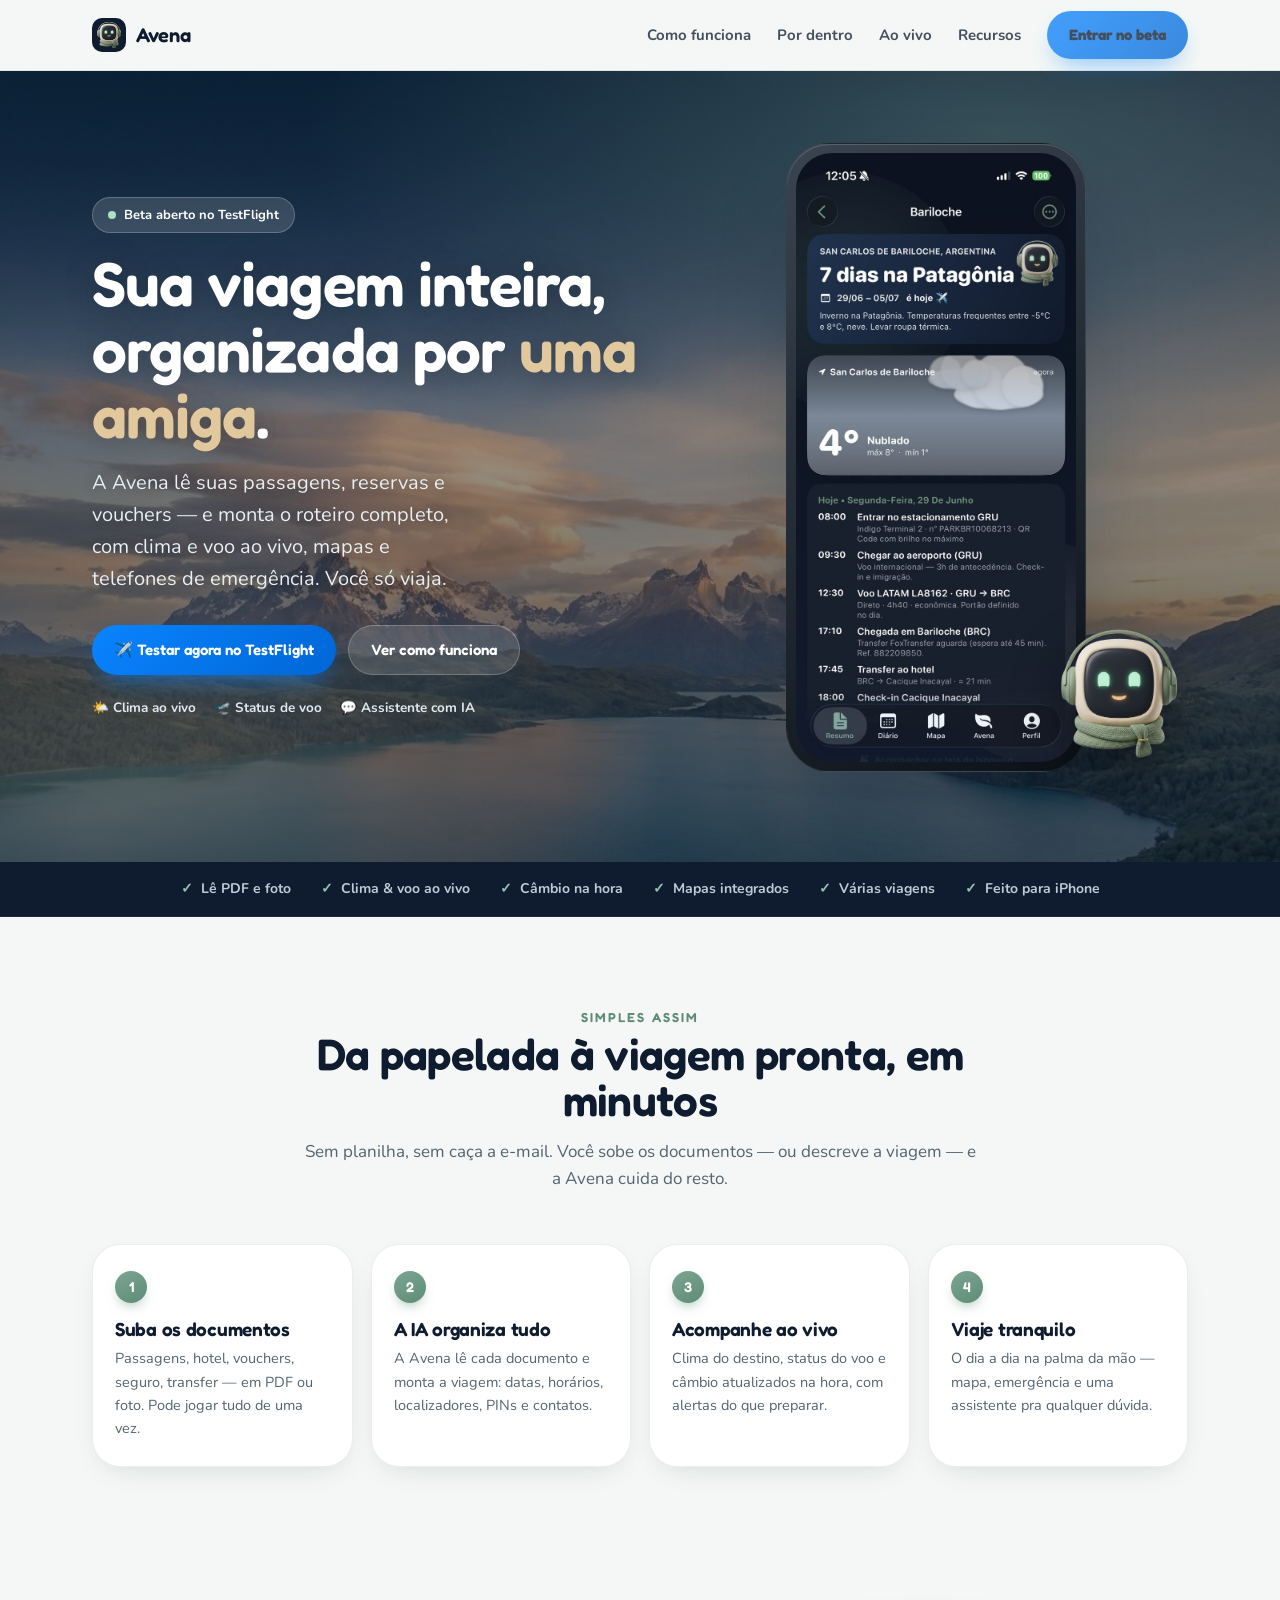
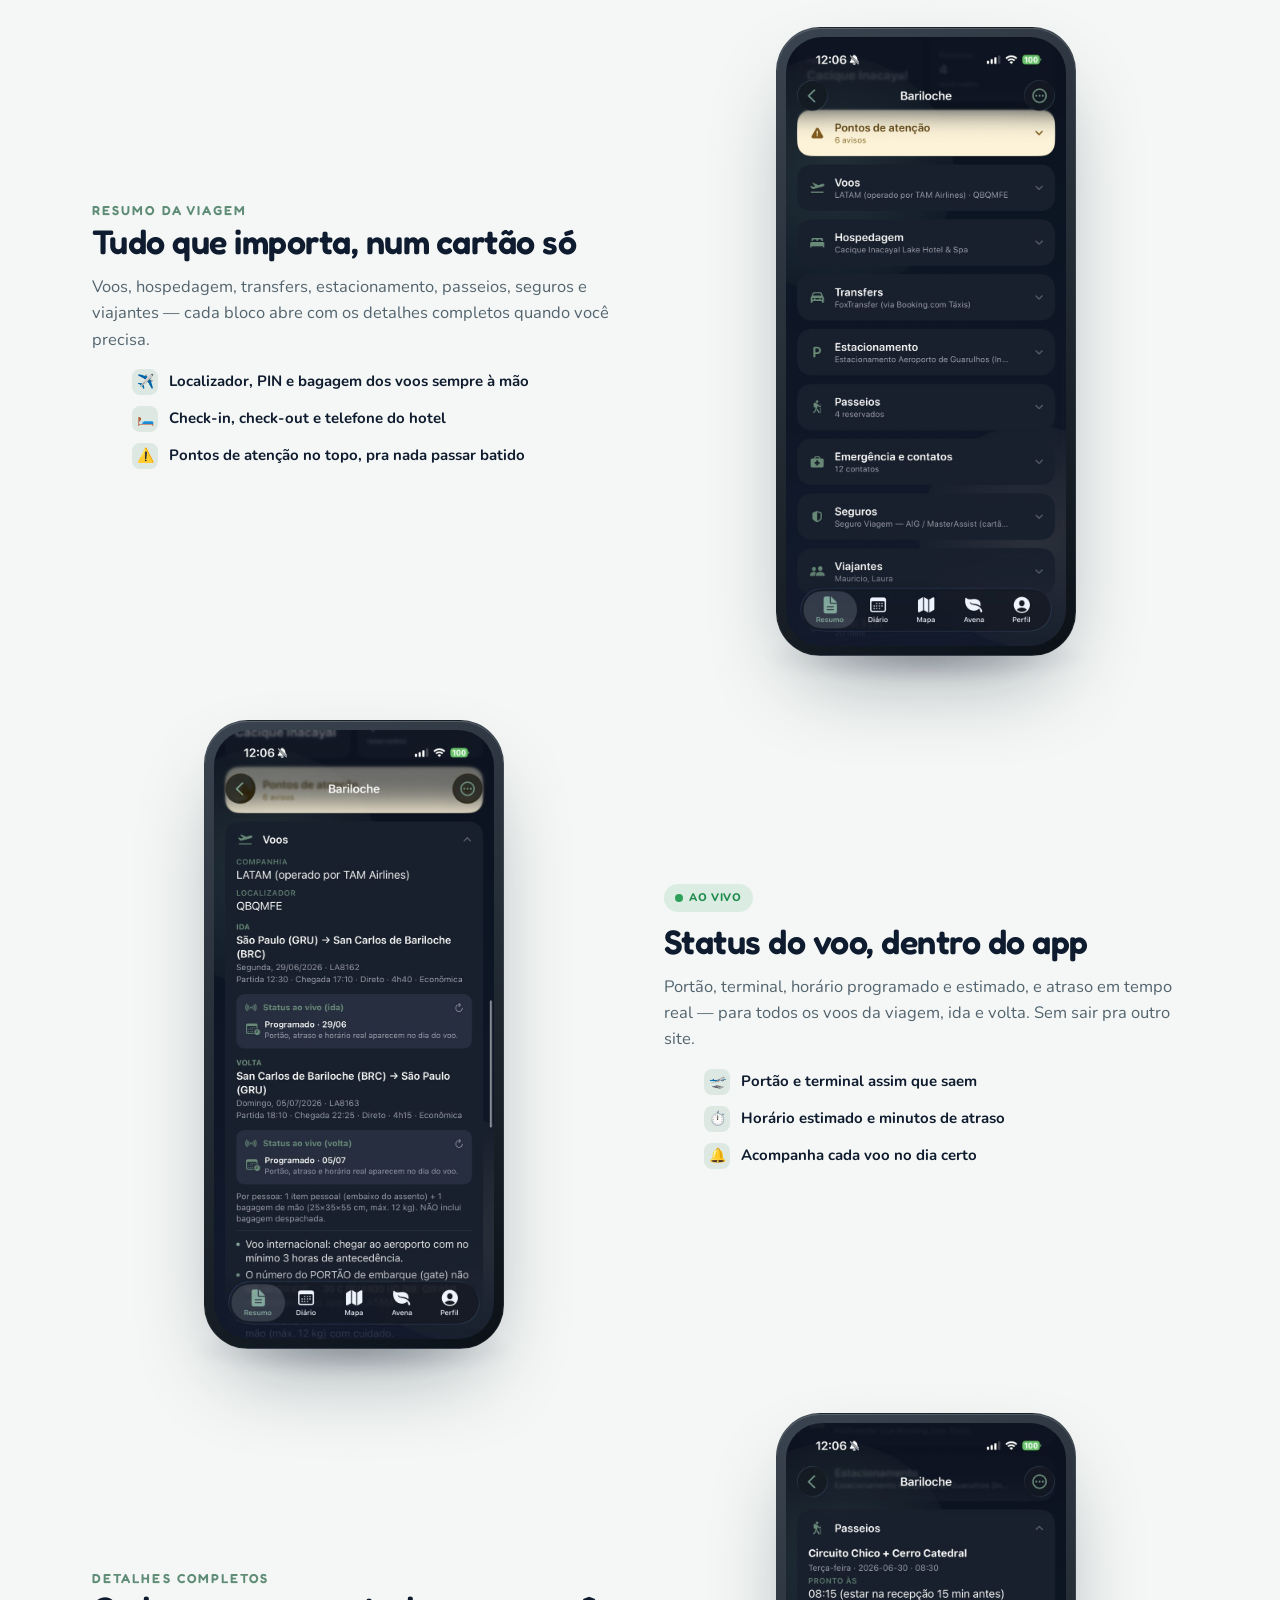
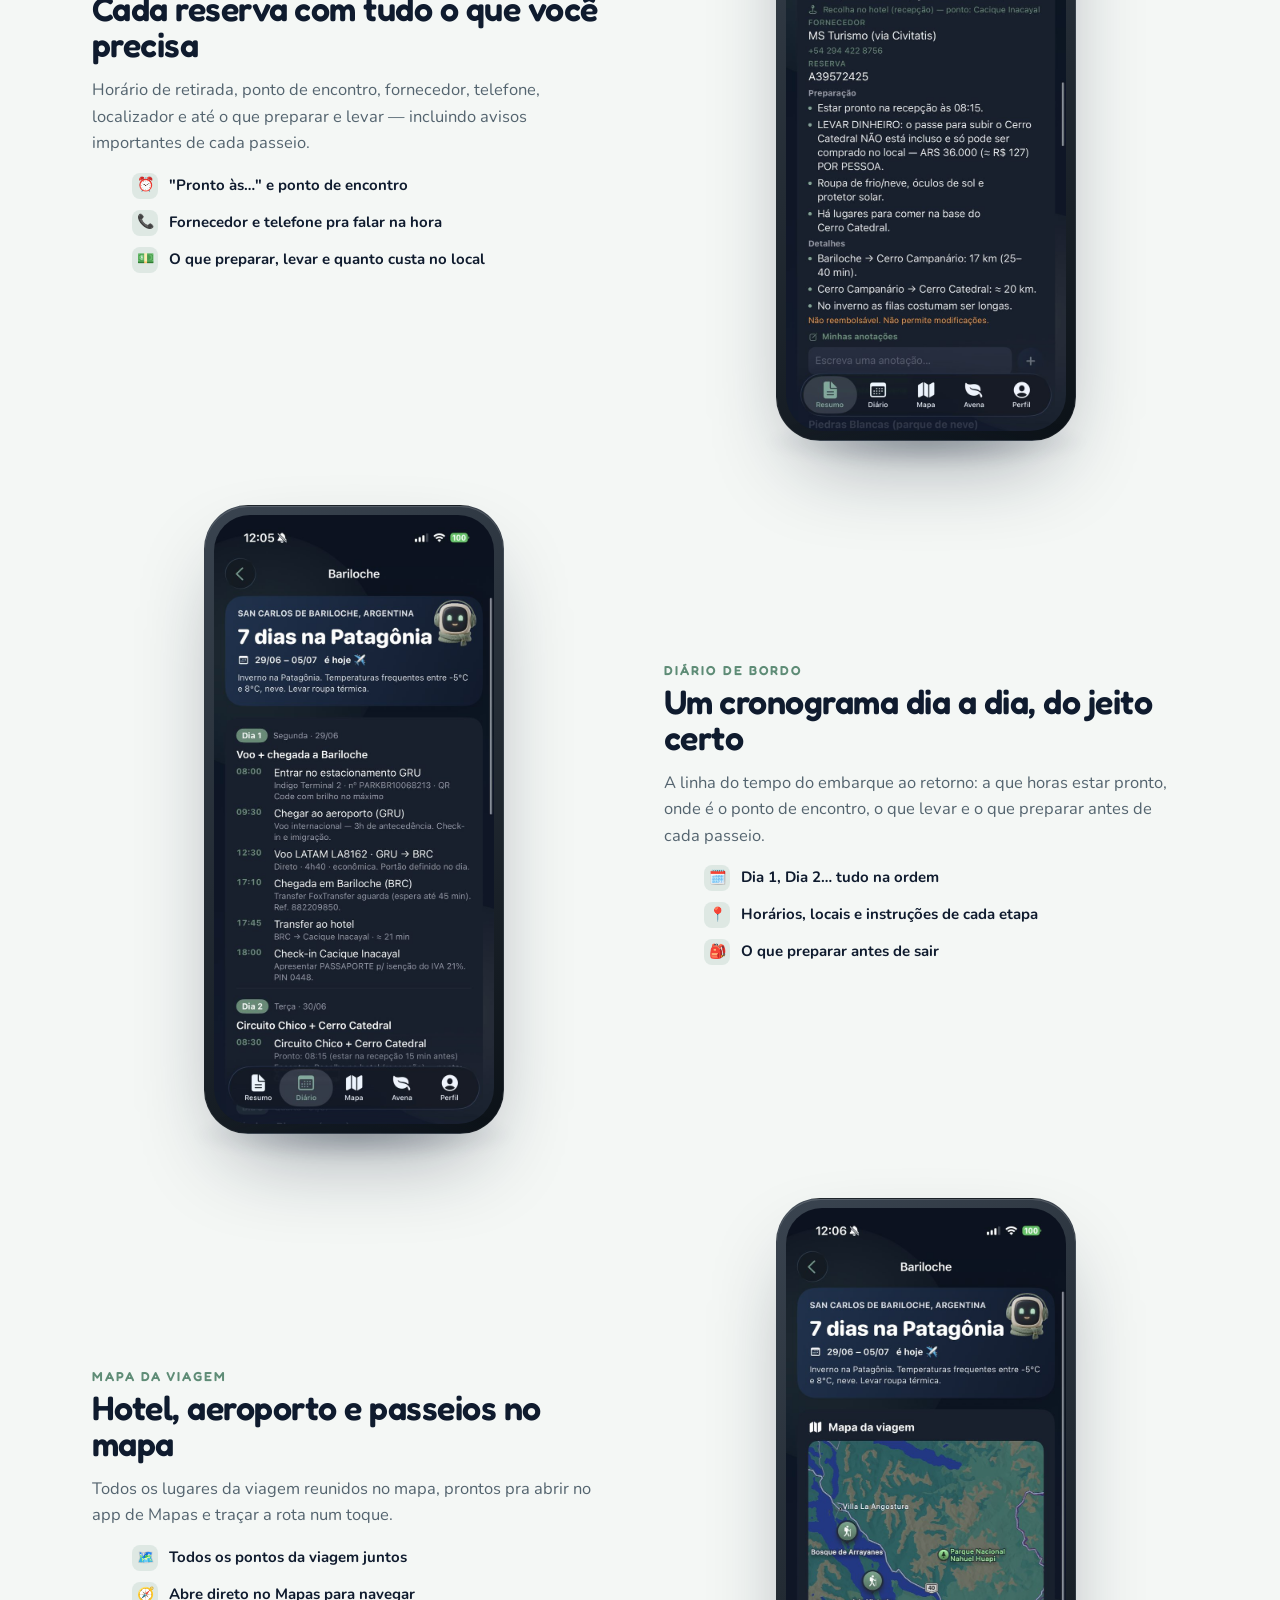
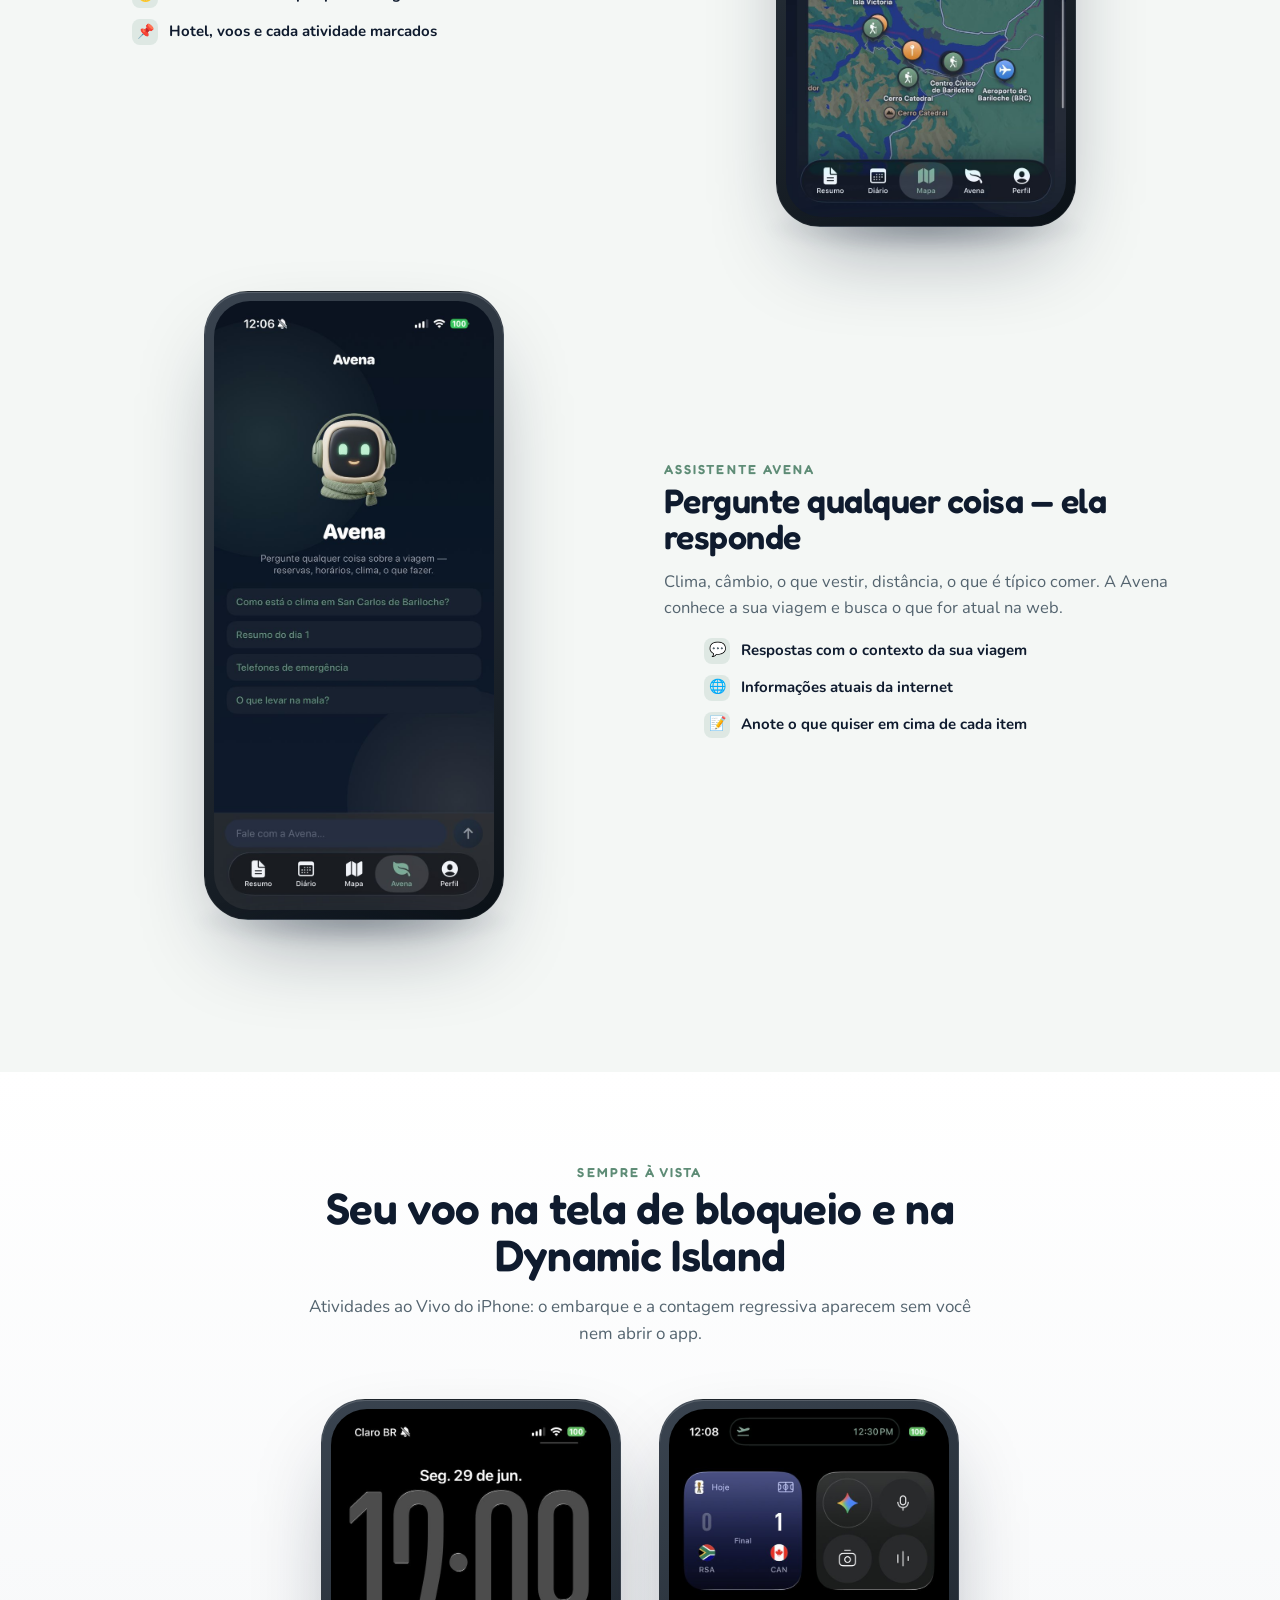
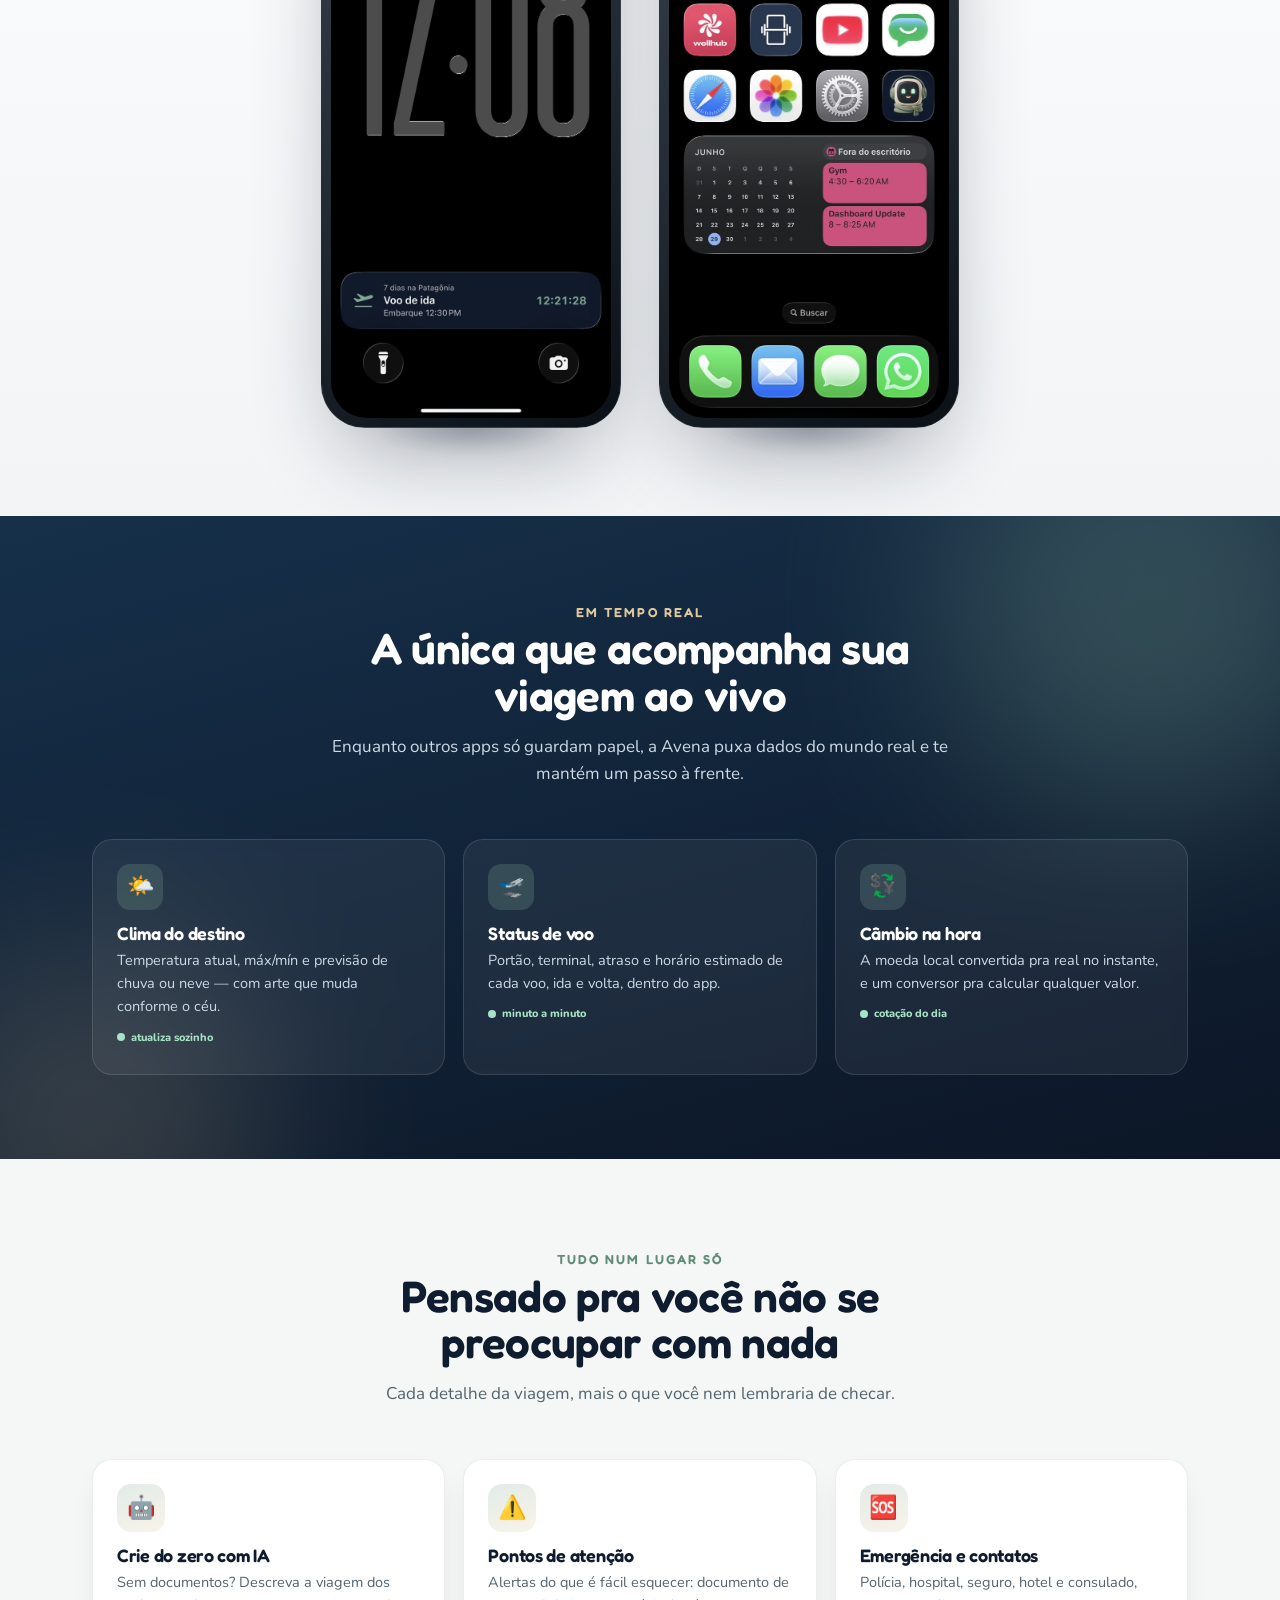
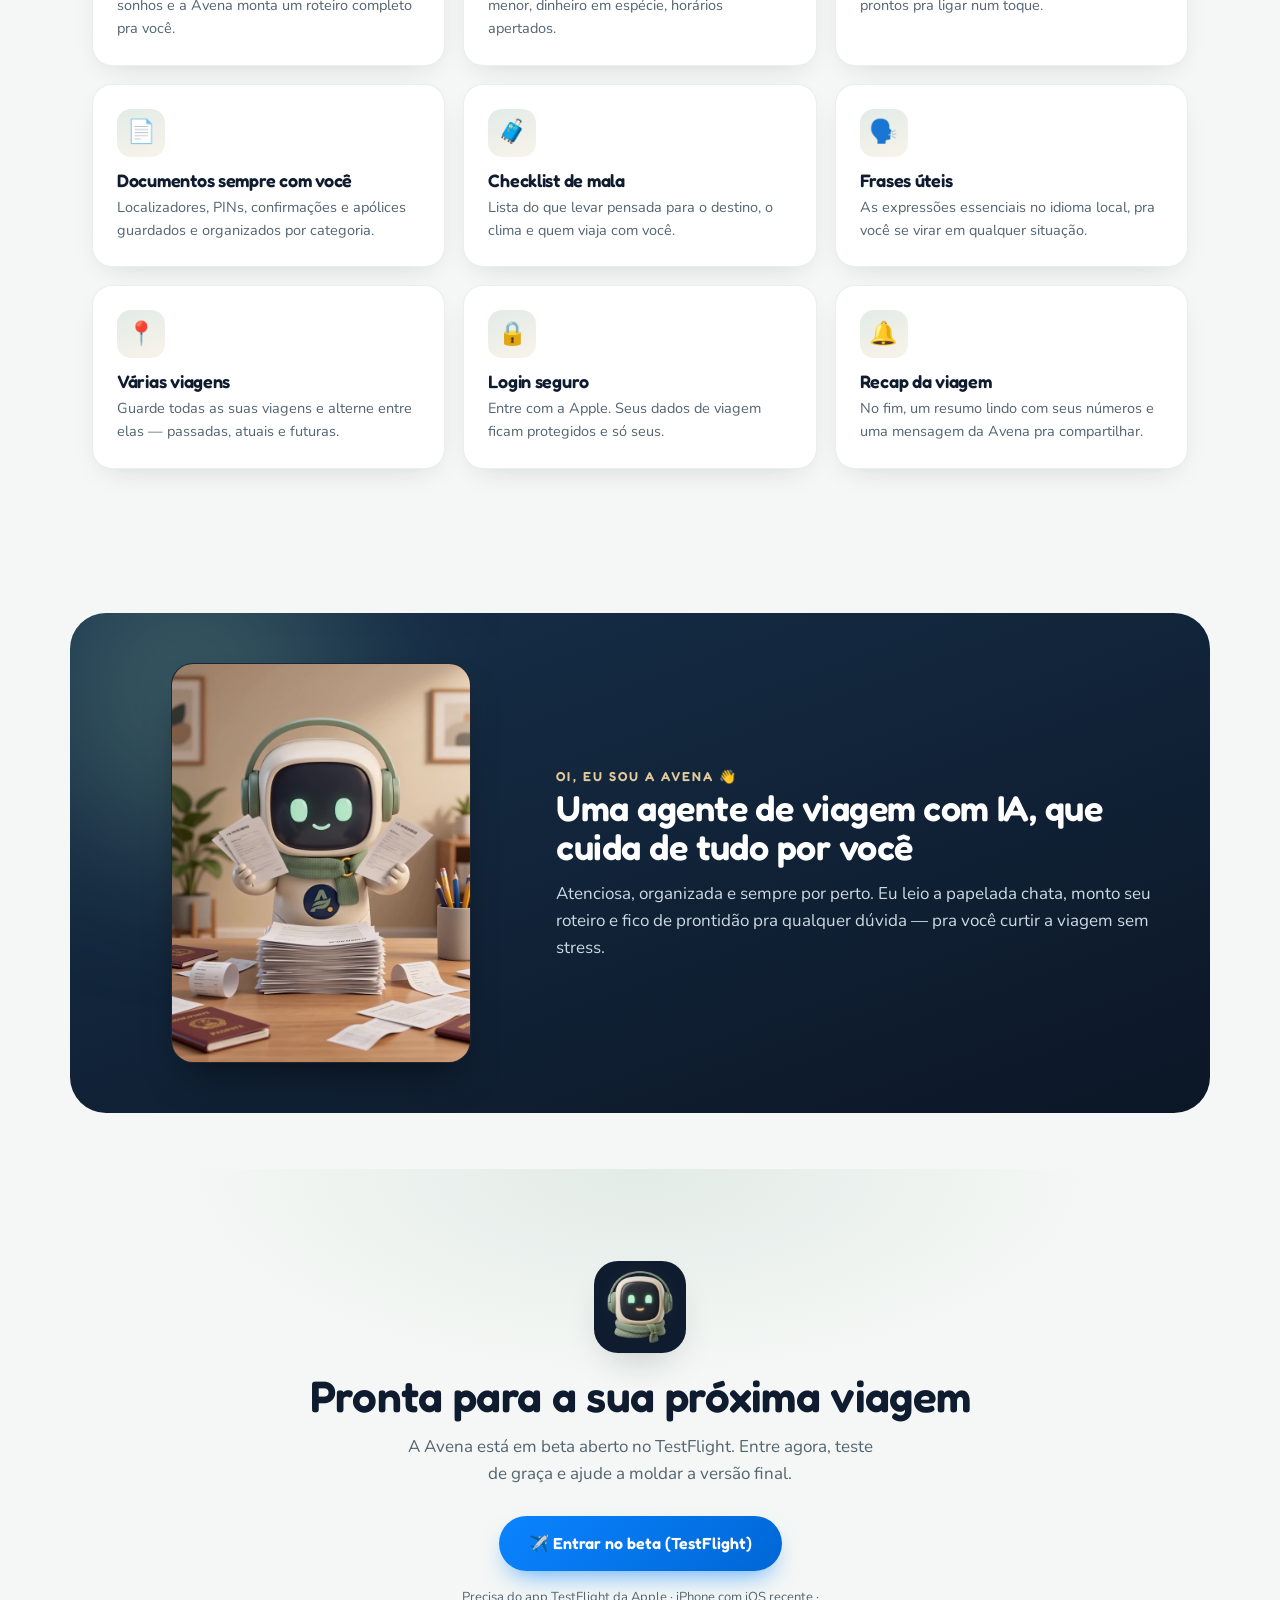
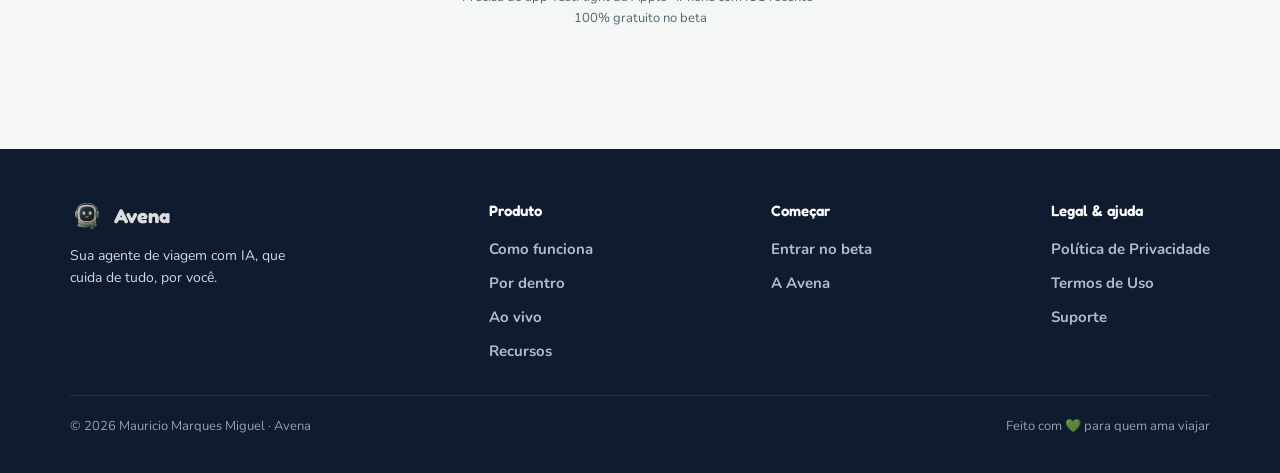
==== commit dfca8537: "[preview] video da Avena na mesa na faixa #avena (loop, sem som)" ====
--- a/index.html
+++ b/index.html
@@ -15,7 +15,7 @@
 <link rel="preconnect" href="https://fonts.googleapis.com">
 <link rel="preconnect" href="https://fonts.gstatic.com" crossorigin>
 <link href="https://fonts.googleapis.com/css2?family=Fredoka:wght@400;500;600;700&family=Nunito:wght@400;600;700;800;900&display=swap" rel="stylesheet">
-<link rel="stylesheet" href="assets/site.css?v=4">
+<link rel="stylesheet" href="assets/site.css?v=5">
 </head>
 <body>
 
@@ -238,7 +238,7 @@
 <!-- ===== AVENA PERSONALITY ===== -->
 <section class="sec sec-tight" id="avena">
   <div class="band reveal">
-    <img src="assets/robot.png" alt="A mascote Avena acenando">
+    <video class="avena-vid" src="assets/avena-mesa.mp4" poster="assets/avena-mesa-poster.jpg" autoplay muted loop playsinline></video>
     <div>
       <span class="eyebrow" style="color:var(--sand)">Oi, eu sou a Avena 👋</span>
       <h2>Uma agente de viagem com IA, que cuida de tudo por você</h2>
--- a/assets/site.css
+++ b/assets/site.css
@@ -244,6 +244,8 @@
 .band p{color:#cdd9e4; margin-top:14px; font-size:17px; position:relative; z-index:1}
 @media(max-width:820px){ .band{grid-template-columns:1fr; text-align:center; padding:38px 24px} }
 
+.band .avena-vid{width:min(82%,300px); margin:0 auto; display:block; border-radius:22px; aspect-ratio:1248/1664; object-fit:cover; background:#0b1422; border:1px solid rgba(255,255,255,.08); box-shadow:0 22px 38px -16px rgba(0,0,0,.55); position:relative; z-index:1}
+
 /* cta */
 .cta{text-align:center; padding:92px 22px; position:relative; overflow:hidden}
 .cta::before{content:"";position:absolute; inset:0; z-index:-1; background:radial-gradient(60% 60% at 50% 0%, rgba(123,165,147,.14), transparent 60%)}
